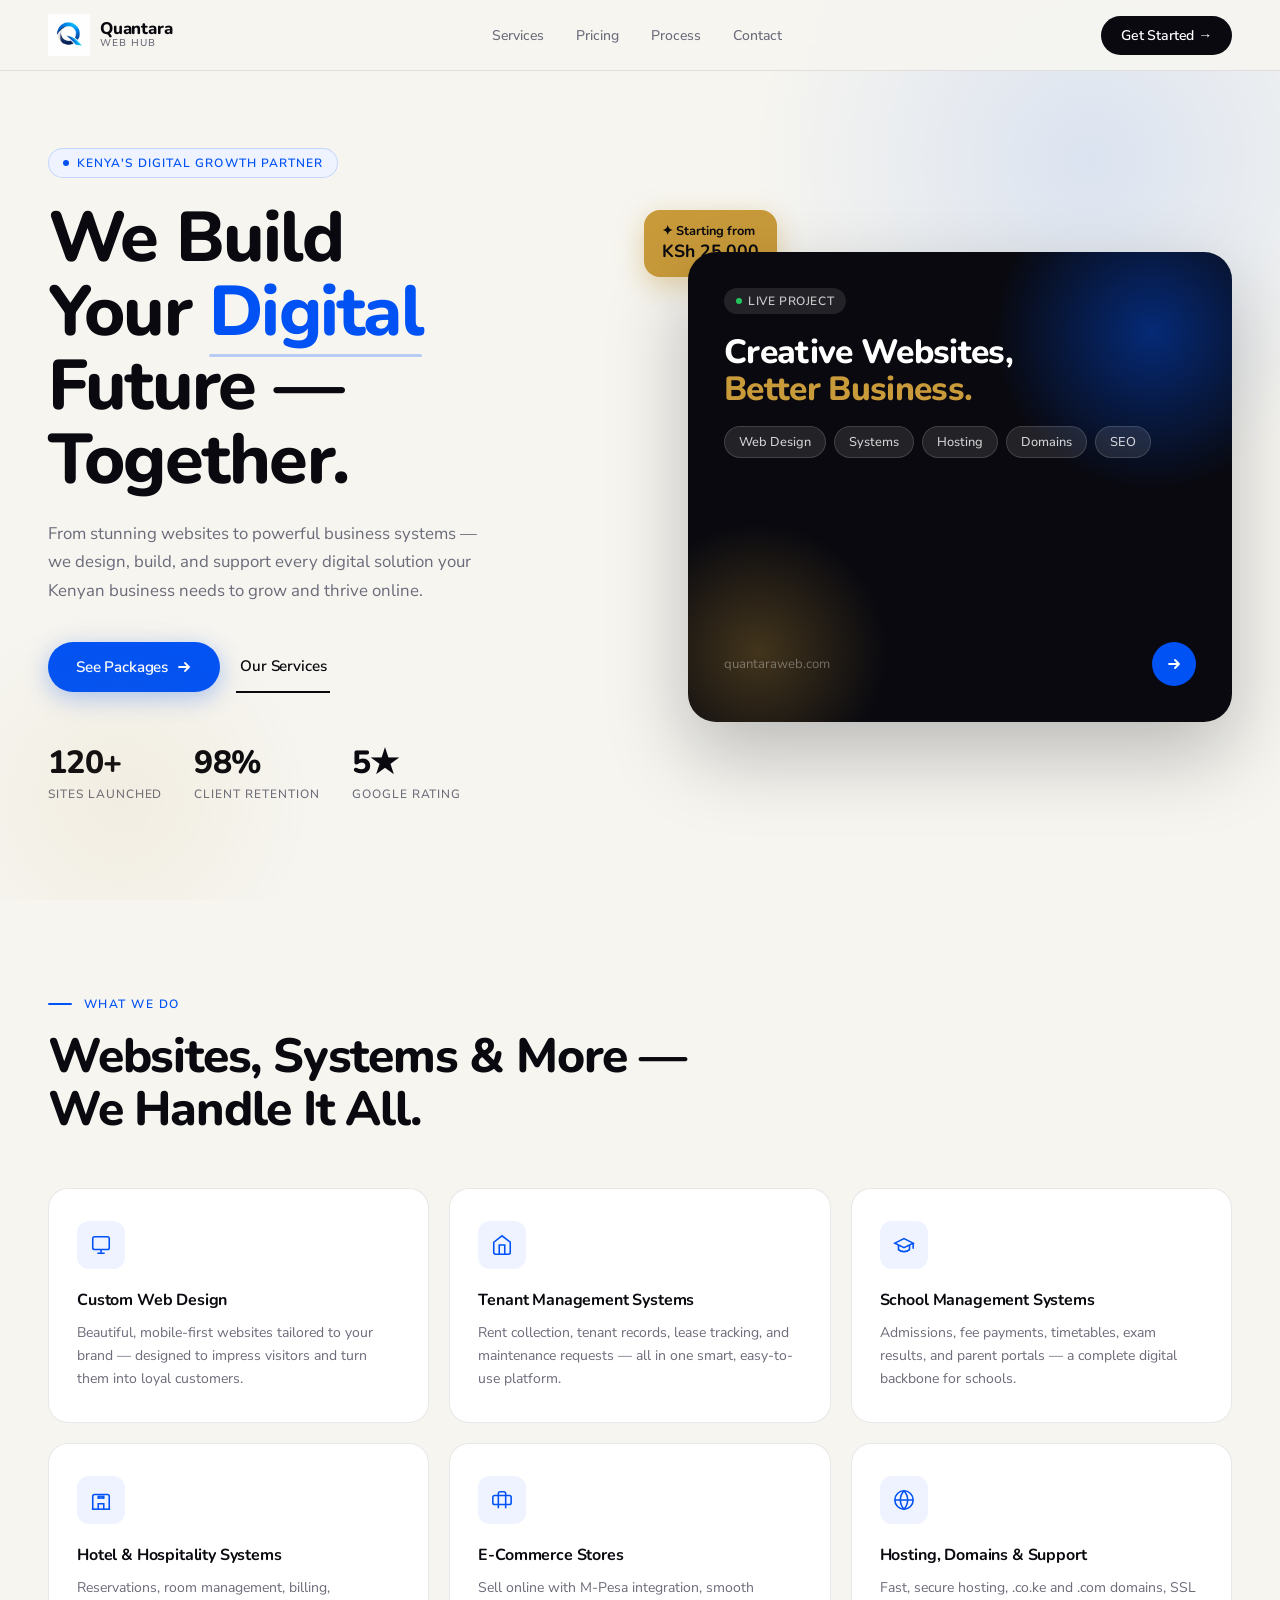
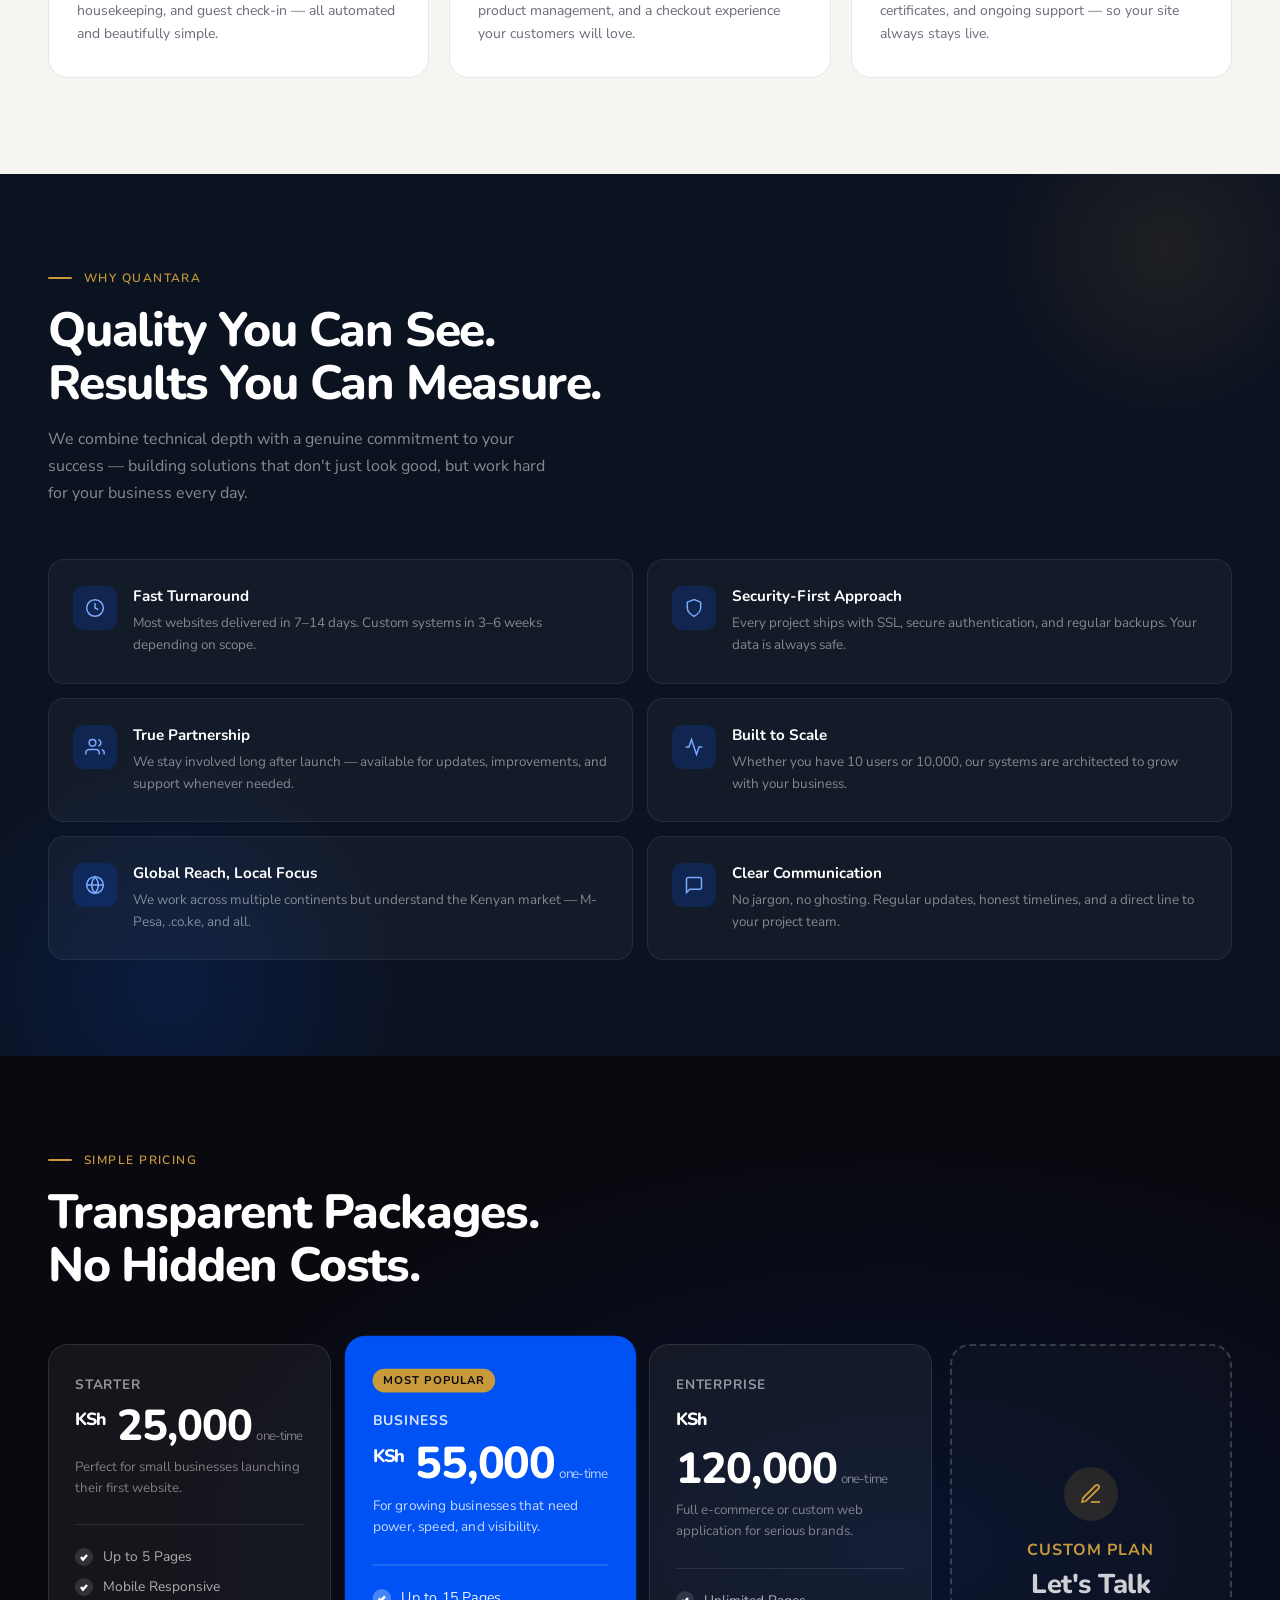
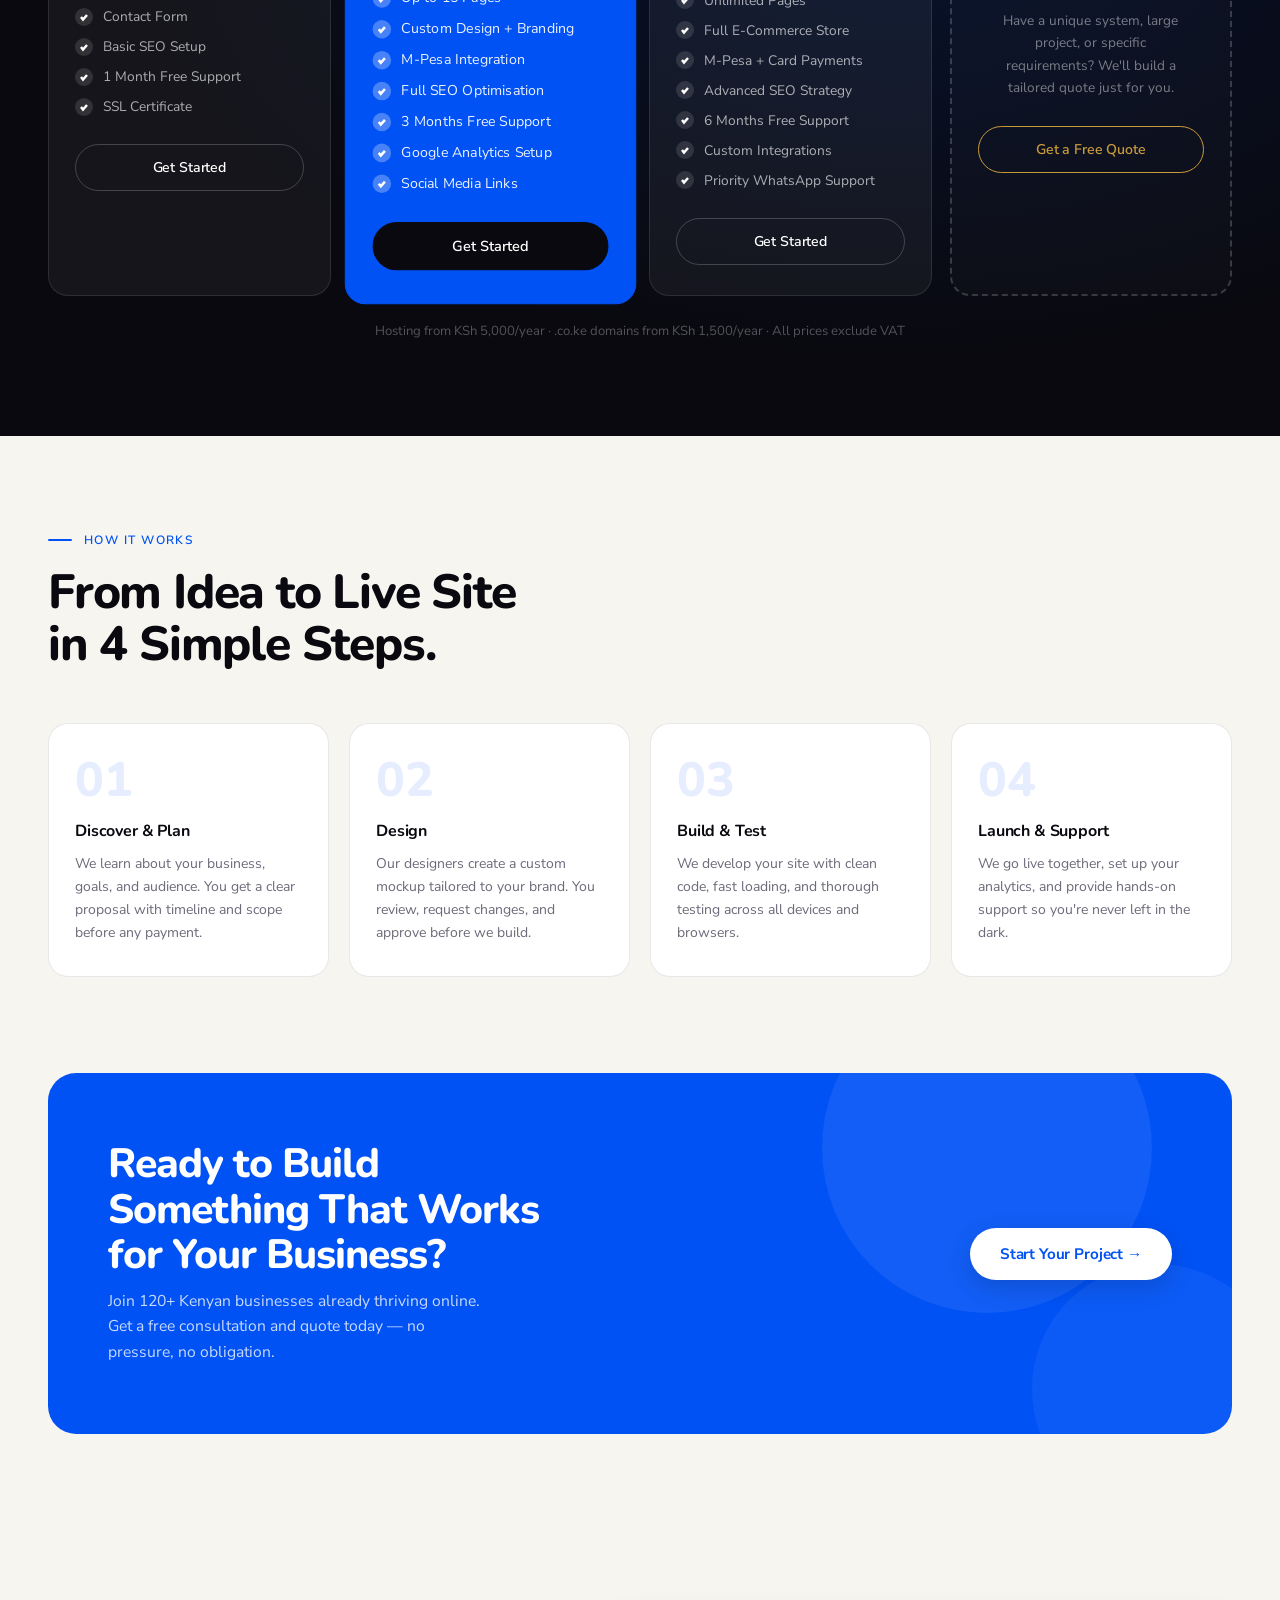
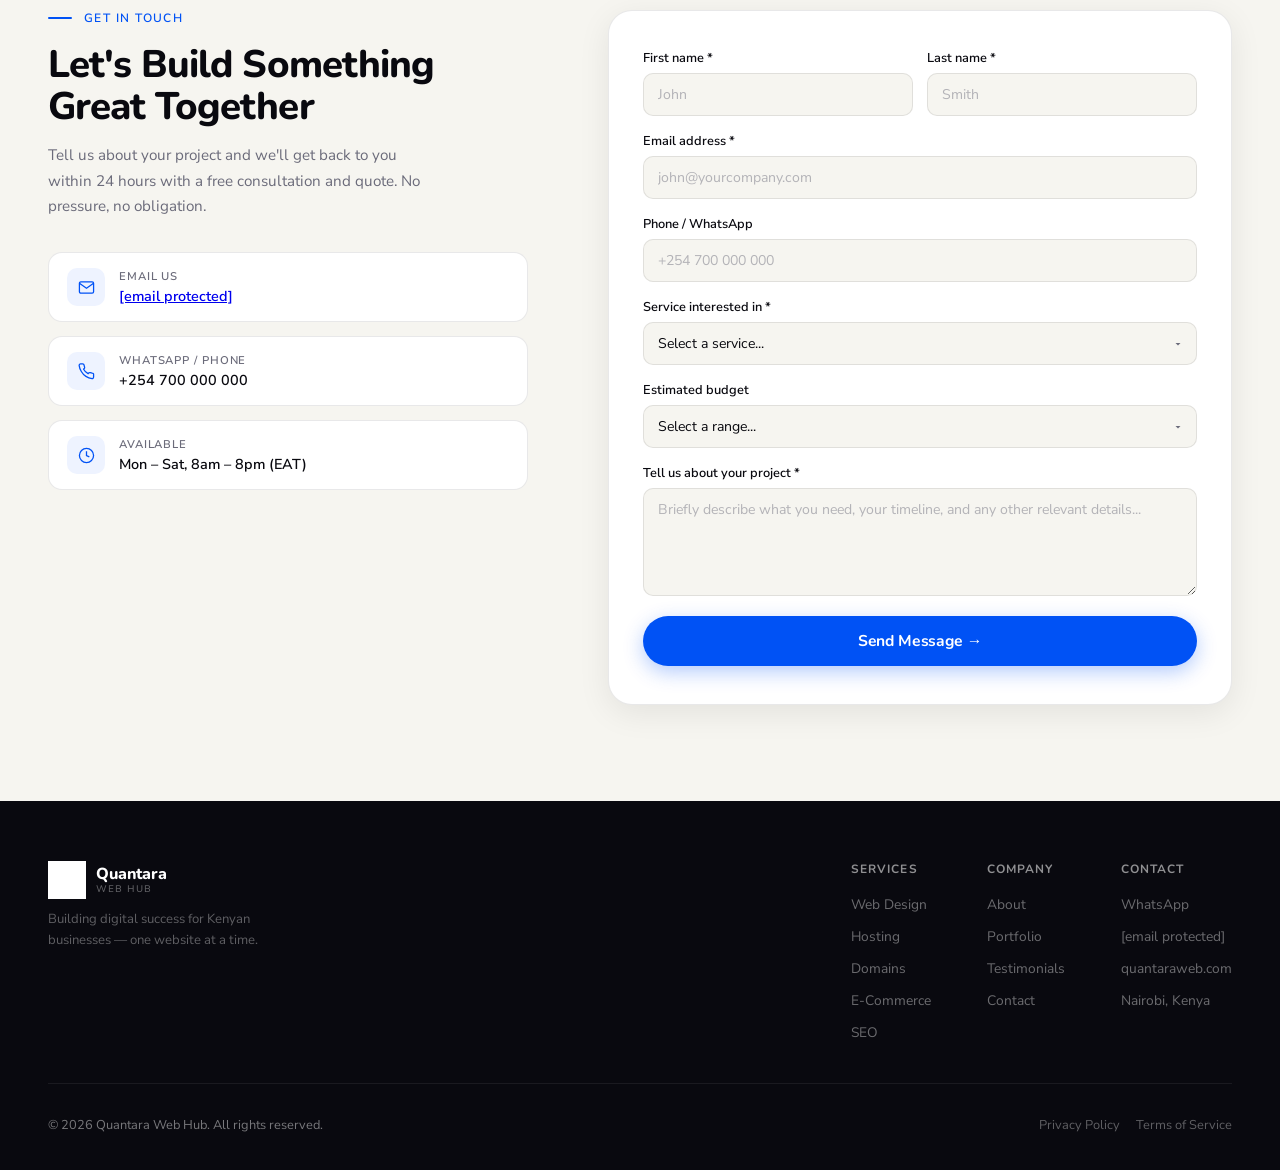
==== index.html @ 7a04f4b0 "Add files via upload" ====
<!DOCTYPE html>
<html lang="en">
<head>
<meta charset="UTF-8">
<meta name="viewport" content="width=device-width, initial-scale=1.0">
<title>Quantara Web Hub — Kenya's Digital Growth Partner</title>
<link rel="preconnect" href="https://fonts.googleapis.com">
<link rel="preconnect" href="https://fonts.gstatic.com" crossorigin>
<link href="https://fonts.googleapis.com/css2?family=Nunito:wght@400;500;600;700;800;900&family=Nunito+Sans:wght@300;400;500;600&display=swap" rel="stylesheet">
<style>
  :root {
    --ink: #09090F;
    --paper: #F6F5F0;
    --electric: #0052F5;
    --electric-dim: #0041C4;
    --electric-light: #EEF3FF;
    --gold: #C89A3A;
    --gold-light: #FDF5E6;
    --muted: #6B6B7A;
    --muted-light: #9898A6;
    --card-bg: #FFFFFF;
    --border: rgba(10,10,15,0.09);
    --border-strong: rgba(10,10,15,0.15);
    --radius: 20px;
    --radius-sm: 12px;
    --shadow-sm: 0 2px 12px rgba(0,0,0,0.06);
    --shadow-md: 0 8px 32px rgba(0,0,0,0.08);
    --shadow-lg: 0 20px 60px rgba(0,0,0,0.1);
  }

  *, *::before, *::after { box-sizing: border-box; margin: 0; padding: 0; }
  html { scroll-behavior: smooth; }
  body {
    font-family: 'Nunito Sans', sans-serif;
    background: var(--paper);
    color: var(--ink);
    overflow-x: hidden;
    -webkit-font-smoothing: antialiased;
  }

  /* ── NAV ── */
  nav {
    position: fixed; top: 0; left: 0; right: 0; z-index: 200;
    display: flex; align-items: center; justify-content: space-between;
    padding: 14px 48px;
    background: rgba(246,245,240,0.92);
    backdrop-filter: blur(18px);
    -webkit-backdrop-filter: blur(18px);
    border-bottom: 1px solid var(--border);
    transition: padding 0.3s ease;
  }

  .logo {
    display: flex; align-items: center; gap: 10px;
    text-decoration: none;
    flex-shrink: 0;
  }
  .logo-img {
    height: 42px; width: auto; object-fit: contain;
    display: block;
  }
  .logo-wordmark {
    display: flex; flex-direction: column; line-height: 1;
  }
  .logo-name {
    font-family: 'Nunito', sans-serif;
    font-size: 1.05rem; font-weight: 800;
    color: var(--ink); letter-spacing: -0.01em;
  }
  .logo-tagline-small {
    font-size: 0.62rem; font-weight: 500;
    color: var(--muted); letter-spacing: 0.1em;
    text-transform: uppercase; margin-top: 1px;
  }

  nav ul { list-style: none; display: flex; gap: 32px; }
  nav ul a {
    text-decoration: none; font-size: 0.875rem; font-weight: 500;
    color: var(--muted); transition: color 0.2s;
    white-space: nowrap;
  }
  nav ul a:hover { color: var(--ink); }

  .nav-right { display: flex; align-items: center; gap: 12px; }

  .nav-cta {
    background: var(--ink); color: #fff;
    padding: 10px 20px; border-radius: 100px;
    font-size: 0.875rem; font-weight: 600;
    text-decoration: none; transition: background 0.2s, transform 0.15s;
    white-space: nowrap; letter-spacing: -0.01em;
  }
  .nav-cta:hover { background: var(--electric); transform: translateY(-1px); }

  /* Hamburger */
  .hamburger {
    display: none; flex-direction: column; gap: 5px; cursor: pointer;
    padding: 4px; background: none; border: none; z-index: 201;
  }
  .hamburger span {
    display: block; width: 24px; height: 2px;
    background: var(--ink); border-radius: 2px;
    transition: all 0.3s ease;
  }
  .hamburger.open span:nth-child(1) { transform: rotate(45deg) translate(5px, 5px); }
  .hamburger.open span:nth-child(2) { opacity: 0; transform: scaleX(0); }
  .hamburger.open span:nth-child(3) { transform: rotate(-45deg) translate(5px, -5px); }

  /* Mobile menu */
  .mobile-menu {
    display: none; position: fixed; top: 0; left: 0; right: 0; bottom: 0;
    background: var(--paper); z-index: 199; padding: 100px 28px 40px;
    flex-direction: column; gap: 8px;
    overflow-y: auto;
  }
  .mobile-menu.open { display: flex; }
  .mobile-menu a {
    text-decoration: none; font-size: 1.3rem; font-weight: 600;
    color: var(--ink); padding: 14px 0; border-bottom: 1px solid var(--border);
    transition: color 0.2s;
  }
  .mobile-menu a:hover { color: var(--electric); }
  .mobile-menu .mobile-cta {
    margin-top: 24px;
    background: var(--electric); color: #fff;
    padding: 16px 24px; border-radius: 14px;
    text-align: center; font-size: 1rem; font-weight: 700;
    border: none;
  }

  /* ── HERO ── */
  .hero {
    min-height: 100vh;
    display: grid;
    grid-template-columns: 1fr 1fr;
    align-items: center;
    padding: 110px 48px 60px;
    gap: 48px;
    position: relative;
    overflow: hidden;
  }
  .hero::before {
    content: '';
    position: absolute; top: -180px; right: -150px;
    width: 680px; height: 680px;
    background: radial-gradient(circle, rgba(0,82,245,0.11) 0%, transparent 70%);
    pointer-events: none;
  }
  .hero::after {
    content: '';
    position: absolute; bottom: -100px; left: -80px;
    width: 400px; height: 400px;
    background: radial-gradient(circle, rgba(200,154,58,0.08) 0%, transparent 70%);
    pointer-events: none;
  }

  .hero-eyebrow {
    display: inline-flex; align-items: center; gap: 8px;
    background: var(--electric-light);
    border: 1px solid rgba(0,82,245,0.18);
    padding: 6px 14px; border-radius: 100px;
    font-size: 0.75rem; font-weight: 600; letter-spacing: 0.09em;
    color: var(--electric); text-transform: uppercase;
    margin-bottom: 24px;
    animation: fadeUp 0.6s ease both;
  }
  .eyebrow-dot { width: 6px; height: 6px; background: var(--electric); border-radius: 50%; animation: pulse 2s infinite; }

  .hero h1 {
    font-family: 'Nunito', sans-serif;
    font-size: clamp(2.8rem, 5.5vw, 5rem);
    font-weight: 800;
    line-height: 1.05;
    letter-spacing: -0.025em;
    color: var(--ink);
    animation: fadeUp 0.6s 0.1s ease both;
  }
  .hero h1 em {
    font-style: normal; color: var(--electric);
    position: relative;
  }
  .hero h1 em::after {
    content: '';
    position: absolute; bottom: 3px; left: 0; right: 0;
    height: 3px; background: var(--electric);
    border-radius: 2px; opacity: 0.25;
  }

  .hero-sub {
    margin-top: 22px;
    font-size: 1.05rem; color: var(--muted);
    line-height: 1.7; max-width: 430px;
    animation: fadeUp 0.6s 0.2s ease both;
    font-weight: 400;
  }

  .hero-actions {
    margin-top: 36px;
    display: flex; align-items: center; gap: 16px; flex-wrap: wrap;
    animation: fadeUp 0.6s 0.3s ease both;
  }

  .btn-primary {
    display: inline-flex; align-items: center; gap: 8px;
    background: var(--electric); color: #fff;
    padding: 15px 28px; border-radius: 100px;
    font-size: 0.95rem; font-weight: 600; letter-spacing: -0.01em;
    text-decoration: none; transition: all 0.2s;
    box-shadow: 0 6px 24px rgba(0,82,245,0.3);
  }
  .btn-primary:hover { background: var(--electric-dim); transform: translateY(-2px); box-shadow: 0 12px 36px rgba(0,82,245,0.38); }
  .btn-primary svg { transition: transform 0.2s; }
  .btn-primary:hover svg { transform: translateX(3px); }

  .btn-ghost {
    display: inline-flex; align-items: center; gap: 8px;
    color: var(--ink); font-size: 0.95rem; font-weight: 600;
    text-decoration: none; padding: 15px 4px;
    border-bottom: 2px solid var(--ink);
    transition: color 0.2s, border-color 0.2s;
    letter-spacing: -0.01em;
  }
  .btn-ghost:hover { color: var(--electric); border-color: var(--electric); }

  .hero-stats {
    margin-top: 48px;
    display: flex; gap: 32px; flex-wrap: wrap;
    animation: fadeUp 0.6s 0.4s ease both;
  }
  .stat-item { }
  .stat-num {
    font-family: 'Nunito', sans-serif;
    font-size: 2rem; font-weight: 800;
    color: var(--ink); letter-spacing: -0.02em;
  }
  .stat-label { font-size: 0.75rem; color: var(--muted); margin-top: 2px; text-transform: uppercase; letter-spacing: 0.08em; font-weight: 500; }

  /* Hero visual panel */
  .hero-visual {
    animation: fadeIn 0.8s 0.2s ease both;
    position: relative;
  }
  .hero-card {
    background: var(--ink);
    border-radius: 28px;
    padding: 36px;
    color: #fff;
    position: relative;
    overflow: hidden;
    min-height: 470px;
    display: flex; flex-direction: column; justify-content: space-between;
    box-shadow: 0 32px 80px rgba(9,9,15,0.25);
  }
  .hero-card::before {
    content: '';
    position: absolute; top: -80px; right: -80px;
    width: 320px; height: 320px;
    background: radial-gradient(circle, rgba(0,82,245,0.45) 0%, transparent 70%);
  }
  .hero-card::after {
    content: '';
    position: absolute; bottom: -60px; left: -60px;
    width: 260px; height: 260px;
    background: radial-gradient(circle, rgba(200,154,58,0.3) 0%, transparent 70%);
  }

  .card-tag {
    display: inline-flex; align-items: center; gap: 6px;
    background: rgba(255,255,255,0.1);
    padding: 5px 12px; border-radius: 100px;
    font-size: 0.75rem; font-weight: 600; letter-spacing: 0.05em;
    color: rgba(255,255,255,0.75); text-transform: uppercase;
    position: relative; z-index: 1;
  }
  .card-live { width: 6px; height: 6px; background: #22C55E; border-radius: 50%; animation: pulse 1.5s infinite; }

  .card-headline {
    font-family: 'Nunito', sans-serif;
    font-size: 2.1rem; font-weight: 800;
    line-height: 1.1; letter-spacing: -0.02em;
    position: relative; z-index: 1;
    margin-top: 20px;
  }
  .card-headline span { color: var(--gold); }

  .service-pills {
    display: flex; flex-wrap: wrap; gap: 8px;
    position: relative; z-index: 1; margin-top: 18px;
  }
  .pill {
    background: rgba(255,255,255,0.1);
    border: 1px solid rgba(255,255,255,0.14);
    padding: 6px 14px; border-radius: 100px;
    font-size: 0.8rem; color: rgba(255,255,255,0.8); font-weight: 500;
  }

  .card-bottom {
    position: relative; z-index: 1;
    display: flex; align-items: center; justify-content: space-between;
  }
  .card-url { font-size: 0.82rem; color: rgba(255,255,255,0.35); font-weight: 400; }
  .card-arrow {
    width: 44px; height: 44px;
    background: var(--electric);
    border-radius: 50%; display: grid; place-items: center;
    cursor: pointer; transition: transform 0.2s;
  }
  .card-arrow:hover { transform: scale(1.1); }

  /* Floating badge */
  .floating-badge {
    position: absolute; top: -18px; left: -20px;
    background: var(--gold); color: var(--ink);
    padding: 13px 18px; border-radius: 16px;
    font-family: 'Nunito', sans-serif;
    font-weight: 700; font-size: 0.8rem; line-height: 1.35;
    box-shadow: 0 8px 28px rgba(200,154,58,0.4);
    animation: float 3s ease-in-out infinite;
  }

  /* ── SECTIONS ── */
  .section { padding: 96px 48px; }
  .section-label {
    display: flex; align-items: center; gap: 12px;
    font-size: 0.75rem; font-weight: 600; letter-spacing: 0.12em;
    text-transform: uppercase; color: var(--electric);
    margin-bottom: 18px;
  }
  .section-label::before {
    content: ''; display: block;
    width: 24px; height: 2px; background: var(--electric); border-radius: 1px;
  }
  .section-title {
    font-family: 'Nunito', sans-serif;
    font-size: clamp(1.9rem, 3.8vw, 3rem);
    font-weight: 800; letter-spacing: -0.025em; color: var(--ink); line-height: 1.1;
  }
  .section-sub {
    margin-top: 16px; font-size: 1rem; color: var(--muted); max-width: 500px; line-height: 1.65;
  }

  /* ── SERVICES ── */
  .services-grid {
    display: grid;
    grid-template-columns: repeat(3, 1fr);
    gap: 20px; margin-top: 52px;
  }
  .service-card {
    background: var(--card-bg);
    border: 1px solid var(--border);
    border-radius: var(--radius);
    padding: 32px 28px;
    transition: transform 0.25s, border-color 0.25s, box-shadow 0.25s;
  }
  .service-card:hover { transform: translateY(-4px); border-color: rgba(0,82,245,0.3); box-shadow: var(--shadow-md); }
  .service-icon {
    width: 48px; height: 48px;
    background: var(--electric-light);
    border-radius: 12px; display: grid; place-items: center;
    margin-bottom: 20px;
  }
  .service-icon svg { width: 22px; height: 22px; stroke: var(--electric); fill: none; stroke-width: 1.7; }
  .service-card h3 { font-family: 'Nunito', sans-serif; font-size: 1rem; font-weight: 700; margin-bottom: 10px; letter-spacing: -0.01em; }
  .service-card p { font-size: 0.875rem; color: var(--muted); line-height: 1.65; }

  /* ── WHY QUANTARA ── */
  .why-section {
    padding: 96px 48px;
    background: #0B1220;
    color: #fff;
    position: relative; overflow: hidden;
  }
  .why-section::before {
    content: ''; position: absolute;
    bottom: -180px; left: -80px;
    width: 500px; height: 500px;
    background: radial-gradient(circle, rgba(0,82,245,0.15) 0%, transparent 70%);
    pointer-events: none;
  }
  .why-section::after {
    content: ''; position: absolute;
    top: -100px; right: -60px;
    width: 350px; height: 350px;
    background: radial-gradient(circle, rgba(200,154,58,0.1) 0%, transparent 70%);
    pointer-events: none;
  }
  .why-section .section-label { color: var(--gold); }
  .why-section .section-label::before { background: var(--gold); }
  .why-section .section-title { color: #fff; max-width: 560px; }
  .why-sub { font-size: 1rem; color: rgba(255,255,255,0.5); line-height: 1.7; max-width: 520px; margin-top: 16px; }
  .why-grid {
    display: grid; grid-template-columns: 1fr 1fr;
    gap: 14px; margin-top: 52px; position: relative; z-index: 1;
  }
  .why-card {
    background: rgba(255,255,255,0.04);
    border: 1px solid rgba(255,255,255,0.07);
    border-radius: 16px; padding: 26px 24px;
    display: flex; gap: 16px; align-items: flex-start;
    transition: background 0.25s, border-color 0.25s, transform 0.25s;
  }
  .why-card:hover { background: rgba(0,82,245,0.1); border-color: rgba(0,82,245,0.3); transform: translateY(-3px); }
  .why-icon {
    width: 44px; height: 44px; flex-shrink: 0;
    background: rgba(0,82,245,0.2); border-radius: 11px; display: grid; place-items: center;
  }
  .why-icon svg { width: 20px; height: 20px; stroke: #7aabff; fill: none; stroke-width: 1.8; }
  .why-card h4 { font-family: 'Nunito', sans-serif; font-size: 0.95rem; font-weight: 700; color: #fff; margin-bottom: 6px; }
  .why-card p { font-size: 0.84rem; color: rgba(255,255,255,0.48); line-height: 1.65; }

  /* ── PRICING ── */
  .pricing-section {
    padding: 96px 48px;
    background: var(--ink);
    position: relative; overflow: hidden;
  }
  .pricing-section::before {
    content: ''; position: absolute; top: 0; left: 0; right: 0; bottom: 0;
    background: radial-gradient(ellipse at 70% 50%, rgba(0,82,245,0.12) 0%, transparent 60%);
    pointer-events: none;
  }
  .pricing-section .section-label { color: var(--gold); }
  .pricing-section .section-label::before { background: var(--gold); }
  .pricing-section .section-title { color: #fff; }

  .pricing-grid {
    display: grid;
    grid-template-columns: repeat(4, 1fr);
    gap: 18px; margin-top: 52px; position: relative; z-index: 1;
  }
  .price-card {
    background: rgba(255,255,255,0.05);
    border: 1px solid rgba(255,255,255,0.1);
    border-radius: 20px; padding: 30px 26px;
    transition: transform 0.25s, border-color 0.25s;
    position: relative;
  }
  .price-card:hover { transform: translateY(-4px); border-color: rgba(0,82,245,0.5); }
  .price-card.featured {
    background: var(--electric);
    border-color: var(--electric);
    transform: scale(1.03);
  }
  .price-card.featured:hover { transform: scale(1.03) translateY(-4px); }
  .price-badge {
    display: inline-block;
    background: var(--gold); color: var(--ink);
    font-size: 0.68rem; font-weight: 700; letter-spacing: 0.08em;
    text-transform: uppercase; padding: 4px 10px; border-radius: 100px;
    margin-bottom: 18px;
  }
  .price-plan {
    font-family: 'Nunito', sans-serif;
    font-size: 0.85rem; font-weight: 700; letter-spacing: 0.06em;
    text-transform: uppercase; margin-bottom: 10px;
    color: rgba(255,255,255,0.55);
  }
  .price-card.featured .price-plan { color: rgba(255,255,255,0.85); }
  .price-amount {
    font-family: 'Nunito', sans-serif;
    font-size: 2.7rem; font-weight: 800;
    letter-spacing: -0.02em; color: #fff; line-height: 1;
  }
  .price-currency { font-size: 1.1rem; vertical-align: super; line-height: 1; }
  .price-period { font-size: 0.82rem; color: rgba(255,255,255,0.45); margin-left: 4px; font-weight: 400; }
  .price-card.featured .price-period { color: rgba(255,255,255,0.7); }
  .price-desc { font-size: 0.83rem; color: rgba(255,255,255,0.45); margin: 10px 0 26px; line-height: 1.55; }
  .price-card.featured .price-desc { color: rgba(255,255,255,0.78); }
  .price-divider { border: none; border-top: 1px solid rgba(255,255,255,0.1); margin-bottom: 22px; }
  .price-card.featured .price-divider { border-color: rgba(255,255,255,0.25); }
  .price-features { list-style: none; display: flex; flex-direction: column; gap: 11px; margin-bottom: 28px; }
  .price-features li { display: flex; align-items: center; gap: 10px; font-size: 0.86rem; color: rgba(255,255,255,0.65); }
  .price-card.featured .price-features li { color: rgba(255,255,255,0.92); }
  .check {
    width: 18px; height: 18px; border-radius: 50%;
    background: rgba(255,255,255,0.12); display: grid; place-items: center; flex-shrink: 0;
  }
  .price-card.featured .check { background: rgba(255,255,255,0.28); }
  .check svg { width: 10px; height: 10px; stroke: #fff; fill: none; stroke-width: 2.5; }
  .price-btn {
    display: block; text-align: center;
    padding: 13px 22px; border-radius: 100px;
    font-size: 0.88rem; font-weight: 600; letter-spacing: -0.01em;
    text-decoration: none; transition: all 0.2s;
    border: 1.5px solid rgba(255,255,255,0.2); color: #fff;
  }
  .price-btn:hover { background: rgba(255,255,255,0.1); }
  .price-card.featured .price-btn { background: var(--ink); border-color: var(--ink); color: #fff; }
  .price-card.featured .price-btn:hover { background: rgba(9,9,15,0.8); }

  /* Custom card */
  .price-card.custom {
    border: 2px dashed rgba(255,255,255,0.18);
    display: flex; flex-direction: column; justify-content: center; align-items: center;
    text-align: center; min-height: 300px;
    background: rgba(255,255,255,0.02);
  }
  .price-card.custom:hover { border-color: var(--gold); background: rgba(200,154,58,0.06); }
  .custom-icon {
    width: 54px; height: 54px; background: rgba(200,154,58,0.15);
    border-radius: 50%; display: grid; place-items: center; margin: 0 auto 18px;
  }
  .custom-icon svg { width: 24px; height: 24px; stroke: var(--gold); fill: none; stroke-width: 1.8; }
  .price-card.custom .price-plan { color: var(--gold); font-size: 1rem; margin-bottom: 10px; }
  .price-card.custom .price-amount { font-size: 1.7rem; color: rgba(255,255,255,0.8); }
  .price-card.custom p { font-size: 0.85rem; color: rgba(255,255,255,0.45); margin: 12px 0 26px; line-height: 1.65; max-width: 190px; }
  .price-card.custom .price-btn { border-color: var(--gold); color: var(--gold); width: 100%; }
  .price-card.custom .price-btn:hover { background: var(--gold); color: var(--ink); }

  .pricing-note {
    text-align: center; margin-top: 26px; font-size: 0.82rem;
    color: rgba(255,255,255,0.3); position: relative; z-index: 1;
  }

  /* ── PROCESS ── */
  .process-section { padding: 96px 48px; }
  .process-steps {
    display: grid; grid-template-columns: repeat(4, 1fr);
    gap: 20px; margin-top: 52px;
  }
  .step {
    padding: 32px 26px;
    border: 1px solid var(--border);
    border-radius: var(--radius);
    position: relative; background: var(--card-bg);
    transition: transform 0.2s, box-shadow 0.2s;
  }
  .step:hover { transform: translateY(-4px); box-shadow: var(--shadow-md); }
  .step-num {
    font-family: 'Nunito', sans-serif;
    font-size: 3rem; font-weight: 800;
    color: rgba(0,82,245,0.1); line-height: 1; margin-bottom: 16px;
    letter-spacing: -0.01em;
  }
  .step h3 { font-family: 'Nunito', sans-serif; font-size: 1rem; font-weight: 700; letter-spacing: -0.01em; margin-bottom: 10px; }
  .step p { font-size: 0.875rem; color: var(--muted); line-height: 1.65; }

  /* ── CTA BAND ── */
  .cta-band {
    margin: 0 48px 80px;
    background: var(--electric);
    border-radius: 28px; padding: 68px 60px;
    display: flex; align-items: center; justify-content: space-between; gap: 40px;
    position: relative; overflow: hidden;
  }
  .cta-band::before {
    content: ''; position: absolute;
    top: -90px; right: 80px;
    width: 330px; height: 330px;
    background: rgba(255,255,255,0.07); border-radius: 50%;
  }
  .cta-band::after {
    content: ''; position: absolute;
    bottom: -80px; right: -50px;
    width: 250px; height: 250px;
    background: rgba(255,255,255,0.05); border-radius: 50%;
  }
  .cta-left { position: relative; z-index: 1; }
  .cta-band h2 {
    font-family: 'Nunito', sans-serif;
    font-size: clamp(1.9rem, 3.2vw, 2.6rem);
    font-weight: 800; letter-spacing: -0.025em;
    color: #fff; line-height: 1.1; max-width: 460px;
  }
  .cta-band p { font-size: 0.98rem; color: rgba(255,255,255,0.78); margin-top: 12px; max-width: 380px; line-height: 1.65; }
  .cta-right { position: relative; z-index: 1; flex-shrink: 0; }
  .btn-white {
    display: inline-flex; align-items: center; gap: 8px;
    background: #fff; color: var(--electric);
    padding: 16px 30px; border-radius: 100px;
    font-size: 0.95rem; font-weight: 700; letter-spacing: -0.01em;
    text-decoration: none; white-space: nowrap;
    transition: all 0.2s; box-shadow: 0 8px 24px rgba(0,0,0,0.15);
  }
  .btn-white:hover { transform: translateY(-2px); box-shadow: 0 14px 36px rgba(0,0,0,0.22); }

  /* ── CONTACT ── */
  .contact-section {
    padding: 96px 48px;
    background: var(--paper);
    display: grid; grid-template-columns: 1fr 1.3fr;
    gap: 80px; align-items: start;
  }
  .contact-left .section-title { font-size: clamp(1.8rem, 3vw, 2.5rem); }
  .contact-left p { font-size: 0.95rem; color: var(--muted); line-height: 1.7; margin-top: 14px; max-width: 380px; }
  .contact-info { display: flex; flex-direction: column; gap: 14px; margin-top: 32px; }
  .contact-item {
    display: flex; align-items: center; gap: 14px;
    padding: 15px 18px;
    background: var(--card-bg); border: 1px solid var(--border);
    border-radius: 14px; transition: border-color 0.2s, transform 0.2s;
  }
  .contact-item:hover { border-color: rgba(0,82,245,0.25); transform: translateX(4px); }
  .contact-item-icon {
    width: 38px; height: 38px; flex-shrink: 0;
    background: var(--electric-light); border-radius: 10px; display: grid; place-items: center;
  }
  .contact-item-icon svg { width: 17px; height: 17px; stroke: var(--electric); fill: none; stroke-width: 1.8; }
  .contact-item-label { font-size: 0.7rem; font-weight: 600; letter-spacing: 0.08em; text-transform: uppercase; color: var(--muted); }
  .contact-item-value { font-size: 0.9rem; font-weight: 600; color: var(--ink); margin-top: 2px; }

  .contact-form {
    background: var(--card-bg);
    border: 1px solid var(--border);
    border-radius: 24px; padding: 38px 34px;
    box-shadow: var(--shadow-md);
  }
  .form-row { display: grid; grid-template-columns: 1fr 1fr; gap: 14px; }
  .form-group { display: flex; flex-direction: column; gap: 6px; margin-bottom: 16px; }
  .form-group label { font-size: 0.8rem; font-weight: 600; color: var(--ink); }
  .form-group input,
  .form-group select,
  .form-group textarea {
    padding: 11px 14px;
    border: 1.5px solid var(--border);
    border-radius: 10px;
    font-family: 'Nunito Sans', sans-serif;
    font-size: 0.88rem; color: var(--ink);
    background: var(--paper); outline: none;
    transition: border-color 0.2s, box-shadow 0.2s;
    -webkit-appearance: none; appearance: none;
  }
  .form-group input::placeholder, .form-group textarea::placeholder { color: rgba(107,107,122,0.48); }
  .form-group input:focus, .form-group select:focus, .form-group textarea:focus {
    border-color: var(--electric);
    box-shadow: 0 0 0 3px rgba(0,82,245,0.1);
    background: #fff;
  }
  .form-group select { cursor: pointer; background-image: url("data:image/svg+xml,%3Csvg xmlns='http://www.w3.org/2000/svg' width='12' height='12' viewBox='0 0 24 24'%3E%3Cpath fill='%236B6B7A' d='M7 10l5 5 5-5z'/%3E%3C/svg%3E"); background-repeat: no-repeat; background-position: right 12px center; padding-right: 34px; }
  .form-group textarea { resize: vertical; min-height: 108px; }
  .form-submit {
    width: 100%; padding: 14px 22px;
    background: var(--electric); color: #fff; border: none; border-radius: 100px;
    font-family: 'Nunito', sans-serif;
    font-size: 0.98rem; font-weight: 700; letter-spacing: -0.01em;
    cursor: pointer; transition: all 0.2s;
    box-shadow: 0 6px 20px rgba(0,82,245,0.3); margin-top: 4px;
  }
  .form-submit:hover { background: var(--electric-dim); transform: translateY(-2px); box-shadow: 0 10px 28px rgba(0,82,245,0.4); }

  /* ── FOOTER ── */
  footer { background: var(--ink); color: rgba(255,255,255,0.45); padding: 60px 48px 36px; }
  .footer-top {
    display: flex; justify-content: space-between; align-items: flex-start;
    padding-bottom: 40px; border-bottom: 1px solid rgba(255,255,255,0.07);
    margin-bottom: 32px;
  }
  .footer-logo { color: #fff; }
  .footer-brand { display: flex; align-items: center; gap: 10px; text-decoration: none; }
  .footer-brand-text { display: flex; flex-direction: column; line-height: 1; }
  .footer-brand-name { font-family: 'Nunito', sans-serif; font-size: 1rem; font-weight: 800; color: #fff; letter-spacing: -0.01em; }
  .footer-brand-sub { font-size: 0.6rem; font-weight: 500; color: rgba(255,255,255,0.35); letter-spacing: 0.1em; text-transform: uppercase; margin-top: 2px; }
  .footer-tagline { font-size: 0.82rem; color: rgba(255,255,255,0.35); margin-top: 10px; max-width: 220px; line-height: 1.55; }
  .footer-links { display: flex; gap: 56px; }
  .footer-col h4 {
    font-family: 'Nunito', sans-serif; font-size: 0.75rem; font-weight: 700;
    letter-spacing: 0.09em; text-transform: uppercase;
    color: rgba(255,255,255,0.55); margin-bottom: 16px;
  }
  .footer-col ul { list-style: none; display: flex; flex-direction: column; gap: 10px; }
  .footer-col a { text-decoration: none; font-size: 0.86rem; color: rgba(255,255,255,0.4); transition: color 0.2s; }
  .footer-col a:hover { color: #fff; }
  .footer-bottom {
    display: flex; justify-content: space-between; align-items: center;
    font-size: 0.8rem;
  }
  .footer-bottom a { color: rgba(255,255,255,0.35); text-decoration: none; }

  /* ── ANIMATIONS ── */
  @keyframes fadeUp {
    from { opacity: 0; transform: translateY(22px); }
    to   { opacity: 1; transform: translateY(0); }
  }
  @keyframes fadeIn {
    from { opacity: 0; } to { opacity: 1; }
  }
  @keyframes float {
    0%, 100% { transform: translateY(0); }
    50%       { transform: translateY(-8px); }
  }
  @keyframes pulse {
    0%, 100% { opacity: 1; }
    50%       { opacity: 0.4; }
  }

  /* ══════════════════════════════════════
     RESPONSIVE BREAKPOINTS
  ══════════════════════════════════════ */

  /* Tablet (≤ 1024px) */
  @media (max-width: 1024px) {
    nav { padding: 14px 28px; }
    .hero { padding: 100px 28px 56px; gap: 32px; }
    .hero h1 { font-size: clamp(2.4rem, 5vw, 3.8rem); }
    .services-grid { grid-template-columns: repeat(2, 1fr); }
    .pricing-grid { grid-template-columns: repeat(2, 1fr); }
    .price-card.featured { transform: none; }
    .process-steps { grid-template-columns: 1fr 1fr; }
    .section { padding: 72px 28px; }
    .why-section { padding: 72px 28px; }
    .pricing-section { padding: 72px 28px; }
    .process-section { padding: 72px 28px; }
    .contact-section { padding: 72px 28px; gap: 48px; }
    .cta-band { margin: 0 28px 60px; padding: 52px 40px; }
    footer { padding: 52px 28px 32px; }
  }

  /* Mobile (≤ 768px) */
  @media (max-width: 768px) {
    nav { padding: 12px 20px; }
    nav ul { display: none; }
    .nav-cta { display: none; }
    .hamburger { display: flex; }

    .hero {
      grid-template-columns: 1fr;
      padding: 90px 20px 52px;
      min-height: auto;
      gap: 0;
    }
    .hero::before, .hero::after { display: none; }
    .hero-visual { display: none; }
    .hero h1 { font-size: clamp(2.2rem, 8vw, 3.2rem); }
    .hero-sub { max-width: 100%; font-size: 0.97rem; }
    .hero-actions { gap: 12px; }
    .btn-primary { padding: 13px 22px; font-size: 0.9rem; }
    .hero-stats { gap: 24px; }
    .stat-num { font-size: 1.7rem; }

    .section { padding: 60px 20px; }
    .services-grid { grid-template-columns: 1fr; gap: 14px; }

    .why-section { padding: 60px 20px; }
    .why-grid { grid-template-columns: 1fr; gap: 12px; }

    .pricing-section { padding: 60px 20px; }
    .pricing-grid { grid-template-columns: 1fr; gap: 14px; }
    .price-card.custom { min-height: 180px; }

    .process-section { padding: 60px 20px; }
    .process-steps { grid-template-columns: 1fr; gap: 14px; }

    .cta-band {
      margin: 0 20px 56px;
      padding: 40px 28px;
      flex-direction: column; align-items: flex-start;
    }
    .cta-band h2 { font-size: clamp(1.7rem, 6vw, 2.2rem); }
    .btn-white { width: 100%; justify-content: center; }

    .contact-section { padding: 60px 20px; grid-template-columns: 1fr; gap: 40px; }
    .form-row { grid-template-columns: 1fr; }

    footer { padding: 48px 20px 28px; }
    .footer-top { flex-direction: column; gap: 36px; }
    .footer-links { flex-direction: column; gap: 28px; }
    .footer-bottom { flex-direction: column; gap: 10px; text-align: center; }
  }

  /* Small phones (≤ 390px) */
  @media (max-width: 390px) {
    .hero h1 { font-size: 2rem; }
    .hero-eyebrow { font-size: 0.68rem; }
    .hero-actions { flex-direction: column; align-items: flex-start; }
    .btn-primary { width: 100%; justify-content: center; }
    .btn-ghost { align-self: flex-start; }
    .hero-stats { flex-wrap: wrap; gap: 16px; }
    .section-title { font-size: 1.75rem; }
  }
</style>
</head>
<body>

<!-- NAV -->
<nav>
  <a href="#" class="logo">
    <img src="[data-uri]" alt="Quantara Web Hub" class="logo-img">
    <div class="logo-wordmark">
      <span class="logo-name">Quantara</span>
      <span class="logo-tagline-small">Web Hub</span>
    </div>
  </a>
  <ul>
    <li><a href="#services">Services</a></li>
    <li><a href="#pricing">Pricing</a></li>
    <li><a href="#process">Process</a></li>
    <li><a href="#contact">Contact</a></li>
  </ul>
  <div class="nav-right">
    <a href="#contact" class="nav-cta">Get Started →</a>
    <button class="hamburger" id="hamburger" aria-label="Menu">
      <span></span><span></span><span></span>
    </button>
  </div>
</nav>

<!-- Mobile Menu -->
<div class="mobile-menu" id="mobileMenu">
  <a href="#services" onclick="closeMobile()">Services</a>
  <a href="#pricing" onclick="closeMobile()">Pricing</a>
  <a href="#process" onclick="closeMobile()">Process</a>
  <a href="#contact" onclick="closeMobile()">Contact</a>
  <a href="#contact" class="mobile-cta" onclick="closeMobile()">Get Started →</a>
</div>

<!-- HERO -->
<section class="hero">
  <div class="hero-left">
    <div class="hero-eyebrow">
      <span class="eyebrow-dot"></span>
      Kenya's Digital Growth Partner
    </div>
    <h1>
      We Build<br>
      Your <em>Digital</em><br>
      Future — Together.
    </h1>
    <p class="hero-sub">From stunning websites to powerful business systems — we design, build, and support every digital solution your Kenyan business needs to grow and thrive online.</p>
    <div class="hero-actions">
      <a href="#pricing" class="btn-primary">
        See Packages
        <svg width="16" height="16" viewBox="0 0 16 16" fill="none" stroke="white" stroke-width="1.8" stroke-linecap="round">
          <path d="M3 8h10M9 4l4 4-4 4"/>
        </svg>
      </a>
      <a href="#services" class="btn-ghost">Our Services</a>
    </div>
    <div class="hero-stats">
      <div class="stat-item">
        <div class="stat-num">120+</div>
        <div class="stat-label">Sites Launched</div>
      </div>
      <div class="stat-item">
        <div class="stat-num">98%</div>
        <div class="stat-label">Client Retention</div>
      </div>
      <div class="stat-item">
        <div class="stat-num">5★</div>
        <div class="stat-label">Google Rating</div>
      </div>
    </div>
  </div>

  <div class="hero-visual">
    <div style="position: relative; padding: 24px 0 0 24px;">
      <div class="floating-badge">
        ✦ Starting from<br>
        <span style="font-size: 1.1rem;">KSh 25,000</span>
      </div>
      <div class="hero-card">
        <div>
          <div class="card-tag">
            <span class="card-live"></span>
            Live Project
          </div>
          <div class="card-headline">
            Creative Websites,<br>
            <span>Better Business.</span>
          </div>
          <div class="service-pills">
            <span class="pill">Web Design</span>
            <span class="pill">Systems</span>
            <span class="pill">Hosting</span>
            <span class="pill">Domains</span>
            <span class="pill">SEO</span>
          </div>
        </div>
        <div class="card-bottom">
          <span class="card-url">quantaraweb.com</span>
          <div class="card-arrow">
            <svg width="18" height="18" viewBox="0 0 18 18" fill="none" stroke="white" stroke-width="1.8" stroke-linecap="round" stroke-linejoin="round">
              <path d="M4 9h10M10 5l4 4-4 4"/>
            </svg>
          </div>
        </div>
      </div>
    </div>
  </div>
</section>

<!-- SERVICES -->
<section class="section" id="services">
  <div class="section-label">What We Do</div>
  <h2 class="section-title">Websites, Systems &amp; More —<br>We Handle It All.</h2>
  <div class="services-grid">
    <div class="service-card">
      <div class="service-icon">
        <svg viewBox="0 0 24 24"><rect x="3" y="3" width="18" height="14" rx="2"/><path d="M8 21h8M12 17v4"/></svg>
      </div>
      <h3>Custom Web Design</h3>
      <p>Beautiful, mobile-first websites tailored to your brand — designed to impress visitors and turn them into loyal customers.</p>
    </div>
    <div class="service-card">
      <div class="service-icon">
        <svg viewBox="0 0 24 24"><path d="M3 9l9-7 9 7v11a2 2 0 0 1-2 2H5a2 2 0 0 1-2-2z"/><polyline points="9 22 9 12 15 12 15 22"/></svg>
      </div>
      <h3>Tenant Management Systems</h3>
      <p>Rent collection, tenant records, lease tracking, and maintenance requests — all in one smart, easy-to-use platform.</p>
    </div>
    <div class="service-card">
      <div class="service-icon">
        <svg viewBox="0 0 24 24"><path d="M22 10v6M2 10l10-5 10 5-10 5z"/><path d="M6 12v5c3 3 9 3 12 0v-5"/></svg>
      </div>
      <h3>School Management Systems</h3>
      <p>Admissions, fee payments, timetables, exam results, and parent portals — a complete digital backbone for schools.</p>
    </div>
    <div class="service-card">
      <div class="service-icon">
        <svg viewBox="0 0 24 24"><path d="M3 22V8a2 2 0 0 1 2-2h14a2 2 0 0 1 2 2v14"/><path d="M2 22h20"/><path d="M9 22v-6h6v6"/><rect x="9" y="8" width="2" height="2"/><rect x="13" y="8" width="2" height="2"/></svg>
      </div>
      <h3>Hotel &amp; Hospitality Systems</h3>
      <p>Reservations, room management, billing, housekeeping, and guest check-in — all automated and beautifully simple.</p>
    </div>
    <div class="service-card">
      <div class="service-icon">
        <svg viewBox="0 0 24 24"><path d="M20 7H4a2 2 0 0 0-2 2v6a2 2 0 0 0 2 2h16a2 2 0 0 0 2-2V9a2 2 0 0 0-2-2z"/><path d="M16 21V5a2 2 0 0 0-2-2h-4a2 2 0 0 0-2 2v16"/></svg>
      </div>
      <h3>E-Commerce Stores</h3>
      <p>Sell online with M-Pesa integration, smooth product management, and a checkout experience your customers will love.</p>
    </div>
    <div class="service-card">
      <div class="service-icon">
        <svg viewBox="0 0 24 24"><path d="M12 2a10 10 0 1 0 0 20 10 10 0 0 0 0-20z"/><path d="M2 12h20M12 2a15.3 15.3 0 0 1 4 10 15.3 15.3 0 0 1-4 10 15.3 15.3 0 0 1-4-10 15.3 15.3 0 0 1 4-10z"/></svg>
      </div>
      <h3>Hosting, Domains &amp; Support</h3>
      <p>Fast, secure hosting, .co.ke and .com domains, SSL certificates, and ongoing support — so your site always stays live.</p>
    </div>
  </div>
</section>

<!-- WHY QUANTARA -->
<section class="why-section">
  <div class="section-label">Why Quantara</div>
  <h2 class="section-title">Quality You Can See.<br>Results You Can Measure.</h2>
  <p class="why-sub">We combine technical depth with a genuine commitment to your success — building solutions that don't just look good, but work hard for your business every day.</p>
  <div class="why-grid">
    <div class="why-card">
      <div class="why-icon"><svg viewBox="0 0 24 24"><circle cx="12" cy="12" r="10"/><polyline points="12 6 12 12 16 14"/></svg></div>
      <div><h4>Fast Turnaround</h4><p>Most websites delivered in 7–14 days. Custom systems in 3–6 weeks depending on scope.</p></div>
    </div>
    <div class="why-card">
      <div class="why-icon"><svg viewBox="0 0 24 24"><path d="M12 22s8-4 8-10V5l-8-3-8 3v7c0 6 8 10 8 10z"/></svg></div>
      <div><h4>Security-First Approach</h4><p>Every project ships with SSL, secure authentication, and regular backups. Your data is always safe.</p></div>
    </div>
    <div class="why-card">
      <div class="why-icon"><svg viewBox="0 0 24 24"><path d="M17 21v-2a4 4 0 0 0-4-4H5a4 4 0 0 0-4 4v2"/><circle cx="9" cy="7" r="4"/><path d="M23 21v-2a4 4 0 0 0-3-3.87M16 3.13a4 4 0 0 1 0 7.75"/></svg></div>
      <div><h4>True Partnership</h4><p>We stay involved long after launch — available for updates, improvements, and support whenever needed.</p></div>
    </div>
    <div class="why-card">
      <div class="why-icon"><svg viewBox="0 0 24 24"><polyline points="22 12 18 12 15 21 9 3 6 12 2 12"/></svg></div>
      <div><h4>Built to Scale</h4><p>Whether you have 10 users or 10,000, our systems are architected to grow with your business.</p></div>
    </div>
    <div class="why-card">
      <div class="why-icon"><svg viewBox="0 0 24 24"><circle cx="12" cy="12" r="10"/><path d="M2 12h20M12 2a15.3 15.3 0 0 1 4 10 15.3 15.3 0 0 1-4 10 15.3 15.3 0 0 1-4-10 15.3 15.3 0 0 1 4-10z"/></svg></div>
      <div><h4>Global Reach, Local Focus</h4><p>We work across multiple continents but understand the Kenyan market — M-Pesa, .co.ke, and all.</p></div>
    </div>
    <div class="why-card">
      <div class="why-icon"><svg viewBox="0 0 24 24"><path d="M21 15a2 2 0 0 1-2 2H7l-4 4V5a2 2 0 0 1 2-2h14a2 2 0 0 1 2 2z"/></svg></div>
      <div><h4>Clear Communication</h4><p>No jargon, no ghosting. Regular updates, honest timelines, and a direct line to your project team.</p></div>
    </div>
  </div>
</section>

<!-- PRICING -->
<section class="pricing-section" id="pricing">
  <div class="section-label">Simple Pricing</div>
  <h2 class="section-title">Transparent Packages.<br>No Hidden Costs.</h2>
  <div class="pricing-grid">
    <div class="price-card">
      <div class="price-plan">Starter</div>
      <div class="price-amount"><span class="price-currency">KSh</span> 25,000<span class="price-period">one-time</span></div>
      <p class="price-desc">Perfect for small businesses launching their first website.</p>
      <hr class="price-divider">
      <ul class="price-features">
        <li><span class="check"><svg viewBox="0 0 10 10"><polyline points="2,5 4,7.5 8,3"/></svg></span> Up to 5 Pages</li>
        <li><span class="check"><svg viewBox="0 0 10 10"><polyline points="2,5 4,7.5 8,3"/></svg></span> Mobile Responsive</li>
        <li><span class="check"><svg viewBox="0 0 10 10"><polyline points="2,5 4,7.5 8,3"/></svg></span> Contact Form</li>
        <li><span class="check"><svg viewBox="0 0 10 10"><polyline points="2,5 4,7.5 8,3"/></svg></span> Basic SEO Setup</li>
        <li><span class="check"><svg viewBox="0 0 10 10"><polyline points="2,5 4,7.5 8,3"/></svg></span> 1 Month Free Support</li>
        <li><span class="check"><svg viewBox="0 0 10 10"><polyline points="2,5 4,7.5 8,3"/></svg></span> SSL Certificate</li>
      </ul>
      <a href="#contact" class="price-btn">Get Started</a>
    </div>
    <div class="price-card featured">
      <div class="price-badge">Most Popular</div>
      <div class="price-plan">Business</div>
      <div class="price-amount"><span class="price-currency">KSh</span> 55,000<span class="price-period">one-time</span></div>
      <p class="price-desc">For growing businesses that need power, speed, and visibility.</p>
      <hr class="price-divider">
      <ul class="price-features">
        <li><span class="check"><svg viewBox="0 0 10 10"><polyline points="2,5 4,7.5 8,3"/></svg></span> Up to 15 Pages</li>
        <li><span class="check"><svg viewBox="0 0 10 10"><polyline points="2,5 4,7.5 8,3"/></svg></span> Custom Design + Branding</li>
        <li><span class="check"><svg viewBox="0 0 10 10"><polyline points="2,5 4,7.5 8,3"/></svg></span> M-Pesa Integration</li>
        <li><span class="check"><svg viewBox="0 0 10 10"><polyline points="2,5 4,7.5 8,3"/></svg></span> Full SEO Optimisation</li>
        <li><span class="check"><svg viewBox="0 0 10 10"><polyline points="2,5 4,7.5 8,3"/></svg></span> 3 Months Free Support</li>
        <li><span class="check"><svg viewBox="0 0 10 10"><polyline points="2,5 4,7.5 8,3"/></svg></span> Google Analytics Setup</li>
        <li><span class="check"><svg viewBox="0 0 10 10"><polyline points="2,5 4,7.5 8,3"/></svg></span> Social Media Links</li>
      </ul>
      <a href="#contact" class="price-btn">Get Started</a>
    </div>
    <div class="price-card">
      <div class="price-plan">Enterprise</div>
      <div class="price-amount"><span class="price-currency">KSh</span> 120,000<span class="price-period">one-time</span></div>
      <p class="price-desc">Full e-commerce or custom web application for serious brands.</p>
      <hr class="price-divider">
      <ul class="price-features">
        <li><span class="check"><svg viewBox="0 0 10 10"><polyline points="2,5 4,7.5 8,3"/></svg></span> Unlimited Pages</li>
        <li><span class="check"><svg viewBox="0 0 10 10"><polyline points="2,5 4,7.5 8,3"/></svg></span> Full E-Commerce Store</li>
        <li><span class="check"><svg viewBox="0 0 10 10"><polyline points="2,5 4,7.5 8,3"/></svg></span> M-Pesa + Card Payments</li>
        <li><span class="check"><svg viewBox="0 0 10 10"><polyline points="2,5 4,7.5 8,3"/></svg></span> Advanced SEO Strategy</li>
        <li><span class="check"><svg viewBox="0 0 10 10"><polyline points="2,5 4,7.5 8,3"/></svg></span> 6 Months Free Support</li>
        <li><span class="check"><svg viewBox="0 0 10 10"><polyline points="2,5 4,7.5 8,3"/></svg></span> Custom Integrations</li>
        <li><span class="check"><svg viewBox="0 0 10 10"><polyline points="2,5 4,7.5 8,3"/></svg></span> Priority WhatsApp Support</li>
      </ul>
      <a href="#contact" class="price-btn">Get Started</a>
    </div>
    <div class="price-card custom">
      <div class="custom-icon">
        <svg viewBox="0 0 24 24"><path d="M12 20h9"/><path d="M16.5 3.5a2.121 2.121 0 0 1 3 3L7 19l-4 1 1-4L16.5 3.5z"/></svg>
      </div>
      <div class="price-plan">Custom Plan</div>
      <div class="price-amount">Let's Talk</div>
      <p>Have a unique system, large project, or specific requirements? We'll build a tailored quote just for you.</p>
      <a href="#contact" class="price-btn">Get a Free Quote</a>
    </div>
  </div>
  <p class="pricing-note">Hosting from KSh 5,000/year · .co.ke domains from KSh 1,500/year · All prices exclude VAT</p>
</section>

<!-- PROCESS -->
<section class="process-section" id="process">
  <div class="section-label">How It Works</div>
  <h2 class="section-title">From Idea to Live Site<br>in 4 Simple Steps.</h2>
  <div class="process-steps">
    <div class="step">
      <div class="step-num">01</div>
      <h3>Discover &amp; Plan</h3>
      <p>We learn about your business, goals, and audience. You get a clear proposal with timeline and scope before any payment.</p>
    </div>
    <div class="step">
      <div class="step-num">02</div>
      <h3>Design</h3>
      <p>Our designers create a custom mockup tailored to your brand. You review, request changes, and approve before we build.</p>
    </div>
    <div class="step">
      <div class="step-num">03</div>
      <h3>Build &amp; Test</h3>
      <p>We develop your site with clean code, fast loading, and thorough testing across all devices and browsers.</p>
    </div>
    <div class="step">
      <div class="step-num">04</div>
      <h3>Launch &amp; Support</h3>
      <p>We go live together, set up your analytics, and provide hands-on support so you're never left in the dark.</p>
    </div>
  </div>
</section>

<!-- CTA BAND -->
<div class="cta-band">
  <div class="cta-left">
    <h2>Ready to Build Something That Works for Your Business?</h2>
    <p>Join 120+ Kenyan businesses already thriving online. Get a free consultation and quote today — no pressure, no obligation.</p>
  </div>
  <div class="cta-right">
    <a href="#contact" class="btn-white">
      Start Your Project →
    </a>
  </div>
</div>

<!-- CONTACT -->
<section class="contact-section" id="contact">
  <div class="contact-left">
    <div class="section-label">Get In Touch</div>
    <h2 class="section-title">Let's Build Something Great Together</h2>
    <p>Tell us about your project and we'll get back to you within 24 hours with a free consultation and quote. No pressure, no obligation.</p>
    <div class="contact-info">
      <div class="contact-item">
        <div class="contact-item-icon"><svg viewBox="0 0 24 24"><path d="M4 4h16c1.1 0 2 .9 2 2v12c0 1.1-.9 2-2 2H4c-1.1 0-2-.9-2-2V6c0-1.1.9-2 2-2z"/><polyline points="22,6 12,13 2,6"/></svg></div>
        <div>
          <div class="contact-item-label">Email Us</div>
          <div class="contact-item-value"><a href="/cdn-cgi/l/email-protection" class="__cf_email__" data-cfemail="3159545d5d5e714044505f455043504654531f525e5c">[email&#160;protected]</a></div>
        </div>
      </div>
      <div class="contact-item">
        <div class="contact-item-icon"><svg viewBox="0 0 24 24"><path d="M22 16.92v3a2 2 0 0 1-2.18 2 19.79 19.79 0 0 1-8.63-3.07A19.5 19.5 0 0 1 4.69 12 19.79 19.79 0 0 1 1.61 3.4 2 2 0 0 1 3.6 1.22h3a2 2 0 0 1 2 1.72c.127.96.361 1.903.7 2.81a2 2 0 0 1-.45 2.11L7.91 8.77a16 16 0 0 0 6.29 6.29l.95-.95a2 2 0 0 1 2.11-.45c.907.339 1.85.573 2.81.7A2 2 0 0 1 22 16.92z"/></svg></div>
        <div>
          <div class="contact-item-label">WhatsApp / Phone</div>
          <div class="contact-item-value">+254 700 000 000</div>
        </div>
      </div>
      <div class="contact-item">
        <div class="contact-item-icon"><svg viewBox="0 0 24 24"><circle cx="12" cy="12" r="10"/><polyline points="12 6 12 12 16 14"/></svg></div>
        <div>
          <div class="contact-item-label">Available</div>
          <div class="contact-item-value">Mon – Sat, 8am – 8pm (EAT)</div>
        </div>
      </div>
    </div>
  </div>

  <div class="contact-form">
    <div class="form-row">
      <div class="form-group">
        <label>First name *</label>
        <input type="text" placeholder="John">
      </div>
      <div class="form-group">
        <label>Last name *</label>
        <input type="text" placeholder="Smith">
      </div>
    </div>
    <div class="form-group">
      <label>Email address *</label>
      <input type="email" placeholder="john@yourcompany.com">
    </div>
    <div class="form-group">
      <label>Phone / WhatsApp</label>
      <input type="tel" placeholder="+254 700 000 000">
    </div>
    <div class="form-group">
      <label>Service interested in *</label>
      <select>
        <option value="" disabled selected>Select a service...</option>
        <option>Custom Web Design</option>
        <option>Tenant Management System</option>
        <option>School Management System</option>
        <option>Hotel &amp; Hospitality System</option>
        <option>E-Commerce Store</option>
        <option>Hosting &amp; Domains</option>
        <option>SEO &amp; Visibility</option>
        <option>Custom / Other</option>
      </select>
    </div>
    <div class="form-group">
      <label>Estimated budget</label>
      <select>
        <option value="" disabled selected>Select a range...</option>
        <option>Under KSh 25,000</option>
        <option>KSh 25,000 – 55,000</option>
        <option>KSh 55,000 – 120,000</option>
        <option>KSh 120,000+</option>
        <option>Not sure yet</option>
      </select>
    </div>
    <div class="form-group">
      <label>Tell us about your project *</label>
      <textarea placeholder="Briefly describe what you need, your timeline, and any other relevant details..."></textarea>
    </div>
    <button class="form-submit">Send Message →</button>
  </div>
</section>

<!-- FOOTER -->
<footer>
  <div class="footer-top">
    <div class="footer-logo">
      <a href="#" class="footer-brand">
        <img src="[data-uri]" alt="Quantara Web Hub" style="height:38px;width:auto;object-fit:contain;filter:brightness(0) invert(1);">
        <div class="footer-brand-text">
          <span class="footer-brand-name">Quantara</span>
          <span class="footer-brand-sub">Web Hub</span>
        </div>
      </a>
      <p class="footer-tagline">Building digital success for Kenyan businesses — one website at a time.</p>
    </div>
    <div class="footer-links">
      <div class="footer-col">
        <h4>Services</h4>
        <ul>
          <li><a href="#">Web Design</a></li>
          <li><a href="#">Hosting</a></li>
          <li><a href="#">Domains</a></li>
          <li><a href="#">E-Commerce</a></li>
          <li><a href="#">SEO</a></li>
        </ul>
      </div>
      <div class="footer-col">
        <h4>Company</h4>
        <ul>
          <li><a href="#">About</a></li>
          <li><a href="#">Portfolio</a></li>
          <li><a href="#">Testimonials</a></li>
          <li><a href="#">Contact</a></li>
        </ul>
      </div>
      <div class="footer-col">
        <h4>Contact</h4>
        <ul>
          <li><a href="https://wa.me/254700000000">WhatsApp</a></li>
          <li><a href="/cdn-cgi/l/email-protection#90f8f5fcfcffd0e1e5f1fee4f1e2f1e7f5f2bef3fffd"><span class="__cf_email__" data-cfemail="a1c9c4cdcdcee1d0d4c0cfd5c0d3c0d6c4c38fc2cecc">[email&#160;protected]</span></a></li>
          <li><a href="#">quantaraweb.com</a></li>
          <li><a href="#">Nairobi, Kenya</a></li>
        </ul>
      </div>
    </div>
  </div>
  <div class="footer-bottom">
    <span>© 2026 Quantara Web Hub. All rights reserved.</span>
    <div style="display:flex;gap:16px;">
      <a href="#">Privacy Policy</a>
      <a href="#">Terms of Service</a>
    </div>
  </div>
</footer>

<script data-cfasync="false" src="/cdn-cgi/scripts/5c5dd728/cloudflare-static/email-decode.min.js"></script><script>
  // Hamburger menu toggle
  const hamburger = document.getElementById('hamburger');
  const mobileMenu = document.getElementById('mobileMenu');

  hamburger.addEventListener('click', () => {
    hamburger.classList.toggle('open');
    mobileMenu.classList.toggle('open');
    document.body.style.overflow = mobileMenu.
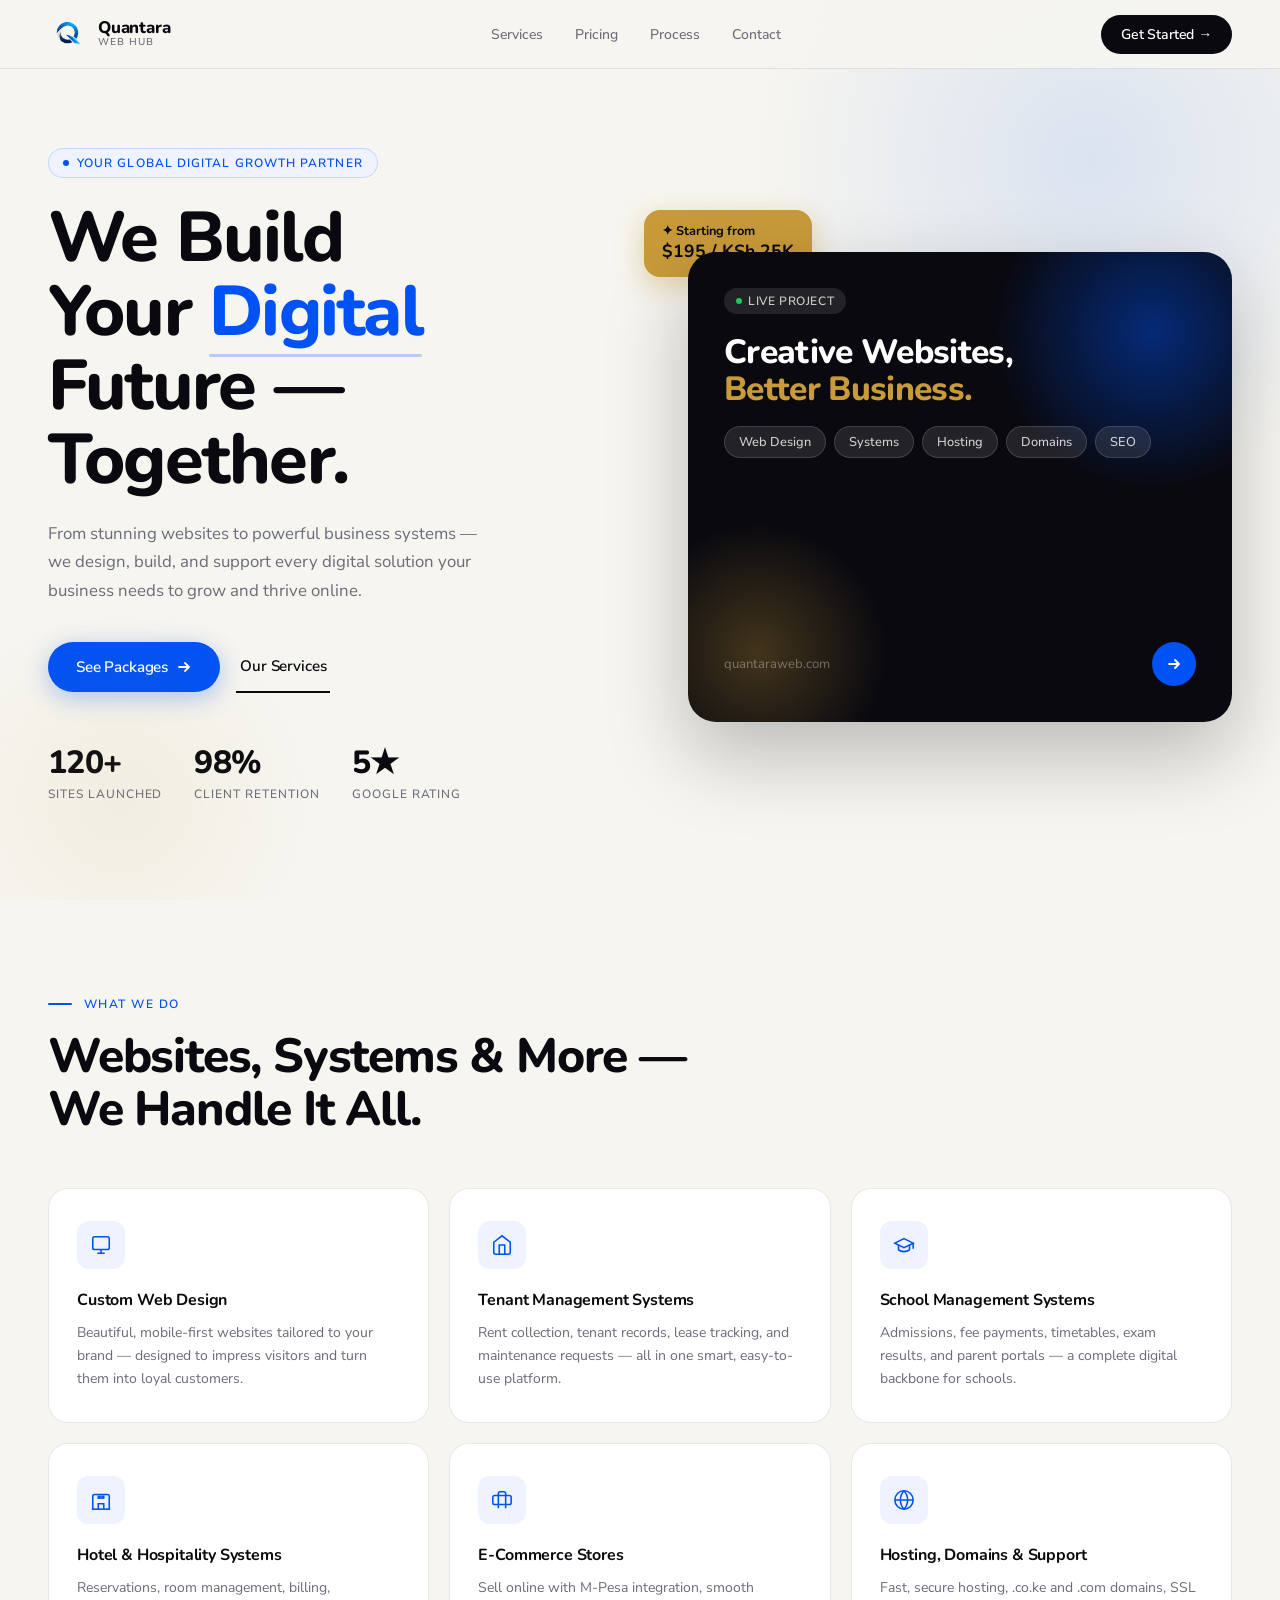
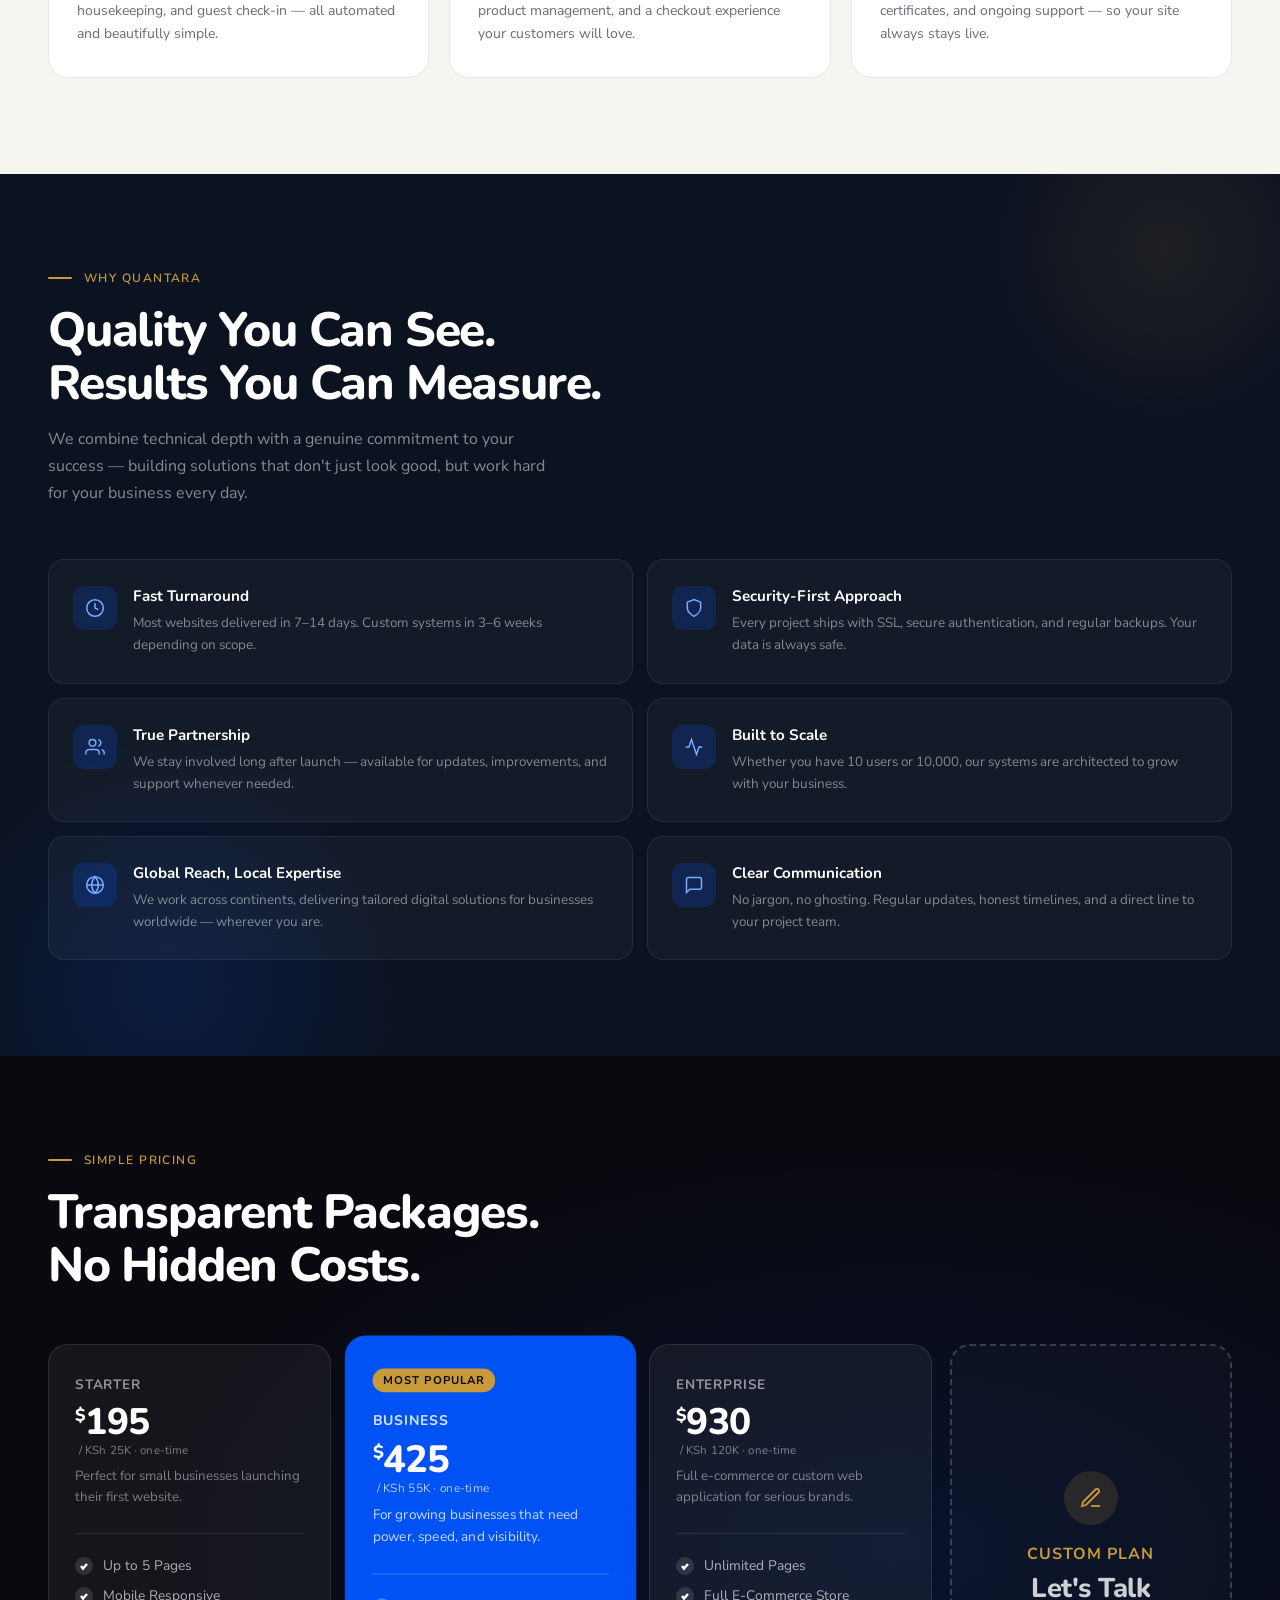
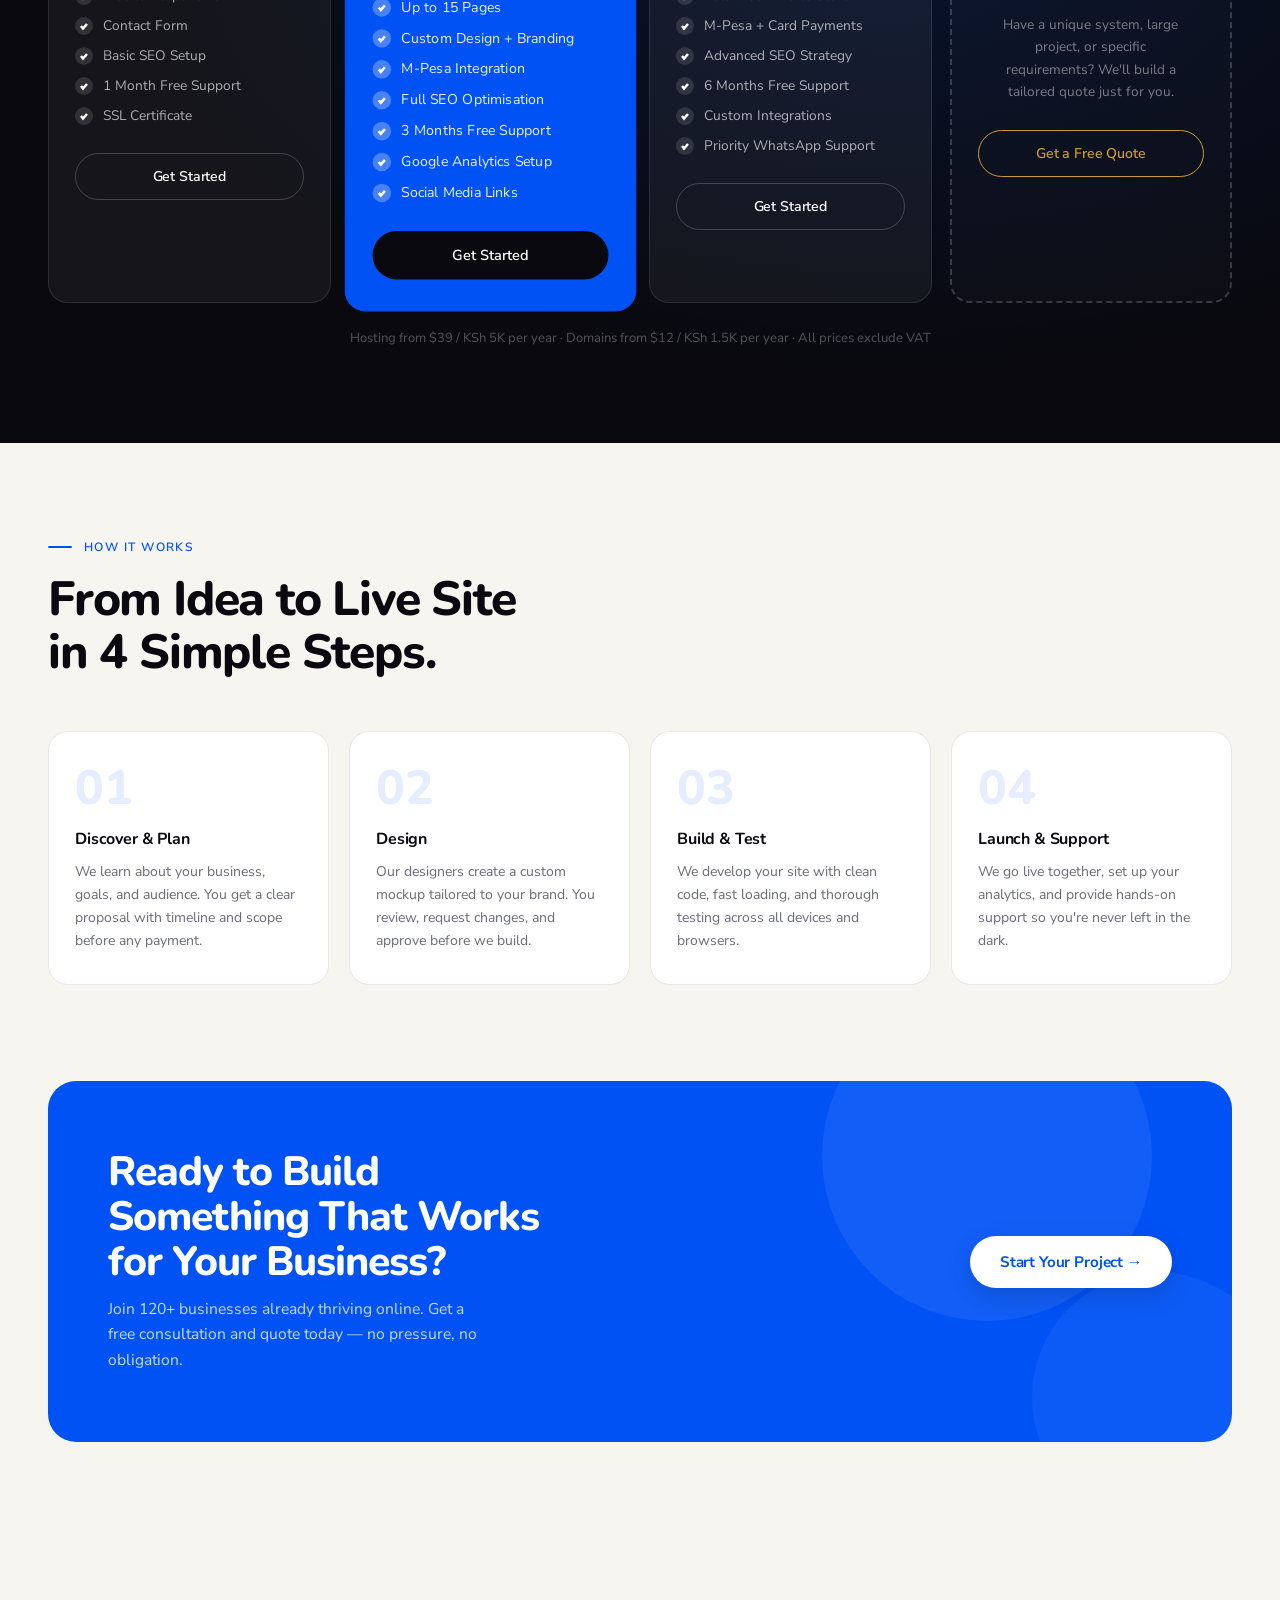
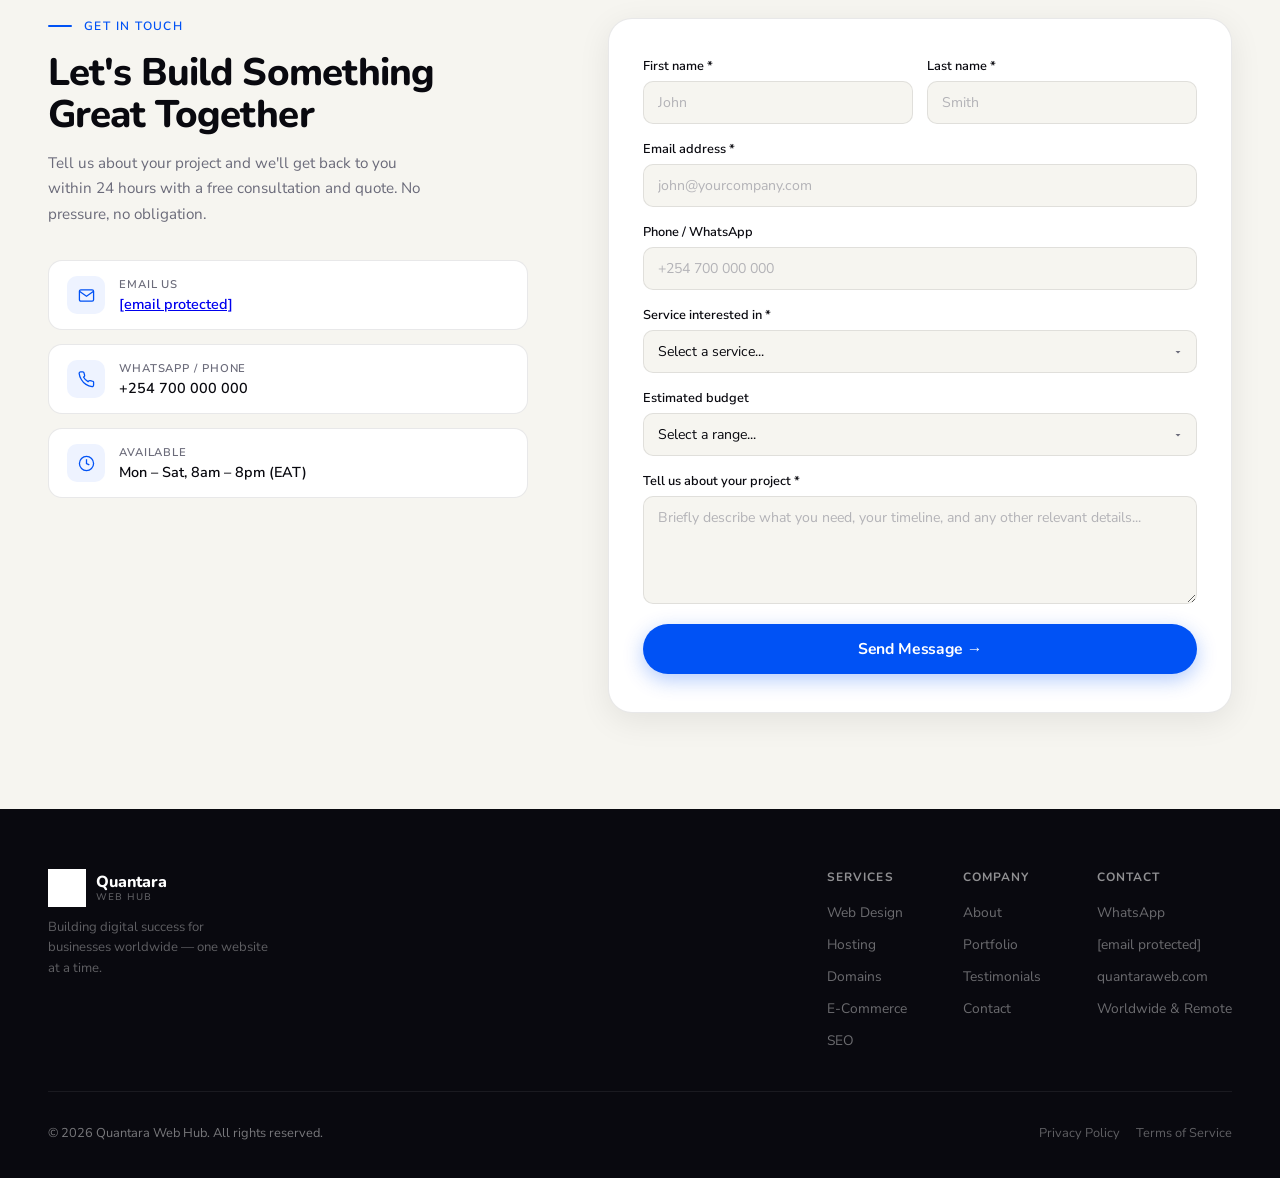
==== commit 2669f5c3: "Add files via upload" ====
--- a/index.html
+++ b/index.html
@@ -3,7 +3,7 @@
 <head>
 <meta charset="UTF-8">
 <meta name="viewport" content="width=device-width, initial-scale=1.0">
-<title>Quantara Web Hub — Kenya's Digital Growth Partner</title>
+<title>Quantara Web Hub — Your Global Digital Growth Partner</title>
 <link rel="preconnect" href="https://fonts.googleapis.com">
 <link rel="preconnect" href="https://fonts.gstatic.com" crossorigin>
 <link href="https://fonts.googleapis.com/css2?family=Nunito:wght@400;500;600;700;800;900&family=Nunito+Sans:wght@300;400;500;600&display=swap" rel="stylesheet">
@@ -56,8 +56,17 @@
     flex-shrink: 0;
   }
   .logo-img {
-    height: 42px; width: auto; object-fit: contain;
+    height: 40px; width: 40px; object-fit: contain;
     display: block;
+    border-radius: 10px;
+    mix-blend-mode: multiply;
+    filter: contrast(1.05) saturate(0.95);
+    background: transparent;
+    transition: transform 0.2s ease, filter 0.2s ease;
+  }
+  .logo:hover .logo-img {
+    transform: scale(1.05);
+    filter: contrast(1.1) saturate(1.1);
   }
   .logo-wordmark {
     display: flex; flex-direction: column; line-height: 1;
@@ -458,12 +467,12 @@
   .price-card.featured .price-plan { color: rgba(255,255,255,0.85); }
   .price-amount {
     font-family: 'Nunito', sans-serif;
-    font-size: 2.7rem; font-weight: 800;
+    font-size: 2.3rem; font-weight: 800;
     letter-spacing: -0.02em; color: #fff; line-height: 1;
   }
   .price-currency { font-size: 1.1rem; vertical-align: super; line-height: 1; }
-  .price-period { font-size: 0.82rem; color: rgba(255,255,255,0.45); margin-left: 4px; font-weight: 400; }
-  .price-card.featured .price-period { color: rgba(255,255,255,0.7); }
+  .price-period { font-size: 0.72rem; color: rgba(255,255,255,0.45); margin-left: 4px; font-weight: 400; display: block; margin-top: 4px; letter-spacing: 0.01em; }
+  .price-card.featured .price-period { color: rgba(255,255,255,0.7); display: block; }
   .price-desc { font-size: 0.83rem; color: rgba(255,255,255,0.45); margin: 10px 0 26px; line-height: 1.55; }
   .price-card.featured .price-desc { color: rgba(255,255,255,0.78); }
   .price-divider { border: none; border-top: 1px solid rgba(255,255,255,0.1); margin-bottom: 22px; }
@@ -808,14 +817,14 @@
   <div class="hero-left">
     <div class="hero-eyebrow">
       <span class="eyebrow-dot"></span>
-      Kenya's Digital Growth Partner
+      Your Global Digital Growth Partner
     </div>
     <h1>
       We Build<br>
       Your <em>Digital</em><br>
       Future — Together.
     </h1>
-    <p class="hero-sub">From stunning websites to powerful business systems — we design, build, and support every digital solution your Kenyan business needs to grow and thrive online.</p>
+    <p class="hero-sub">From stunning websites to powerful business systems — we design, build, and support every digital solution your business needs to grow and thrive online.</p>
     <div class="hero-actions">
       <a href="#pricing" class="btn-primary">
         See Packages
@@ -845,7 +854,7 @@
     <div style="position: relative; padding: 24px 0 0 24px;">
       <div class="floating-badge">
         ✦ Starting from<br>
-        <span style="font-size: 1.1rem;">KSh 25,000</span>
+        <span style="font-size: 1.1rem;">$195 / KSh 25K</span>
       </div>
       <div class="hero-card">
         <div>
@@ -952,7 +961,7 @@
     </div>
     <div class="why-card">
       <div class="why-icon"><svg viewBox="0 0 24 24"><circle cx="12" cy="12" r="10"/><path d="M2 12h20M12 2a15.3 15.3 0 0 1 4 10 15.3 15.3 0 0 1-4 10 15.3 15.3 0 0 1-4-10 15.3 15.3 0 0 1 4-10z"/></svg></div>
-      <div><h4>Global Reach, Local Focus</h4><p>We work across multiple continents but understand the Kenyan market — M-Pesa, .co.ke, and all.</p></div>
+      <div><h4>Global Reach, Local Expertise</h4><p>We work across continents, delivering tailored digital solutions for businesses worldwide — wherever you are.</p></div>
     </div>
     <div class="why-card">
       <div class="why-icon"><svg viewBox="0 0 24 24"><path d="M21 15a2 2 0 0 1-2 2H7l-4 4V5a2 2 0 0 1 2-2h14a2 2 0 0 1 2 2z"/></svg></div>
@@ -968,7 +977,7 @@
   <div class="pricing-grid">
     <div class="price-card">
       <div class="price-plan">Starter</div>
-      <div class="price-amount"><span class="price-currency">KSh</span> 25,000<span class="price-period">one-time</span></div>
+      <div class="price-amount"><span class="price-currency">$</span>195<span class="price-period"> / KSh 25K · one-time</span></div>
       <p class="price-desc">Perfect for small businesses launching their first website.</p>
       <hr class="price-divider">
       <ul class="price-features">
@@ -984,7 +993,7 @@
     <div class="price-card featured">
       <div class="price-badge">Most Popular</div>
       <div class="price-plan">Business</div>
-      <div class="price-amount"><span class="price-currency">KSh</span> 55,000<span class="price-period">one-time</span></div>
+      <div class="price-amount"><span class="price-currency">$</span>425<span class="price-period"> / KSh 55K · one-time</span></div>
       <p class="price-desc">For growing businesses that need power, speed, and visibility.</p>
       <hr class="price-divider">
       <ul class="price-features">
@@ -1000,7 +1009,7 @@
     </div>
     <div class="price-card">
       <div class="price-plan">Enterprise</div>
-      <div class="price-amount"><span class="price-currency">KSh</span> 120,000<span class="price-period">one-time</span></div>
+      <div class="price-amount"><span class="price-currency">$</span>930<span class="price-period"> / KSh 120K · one-time</span></div>
       <p class="price-desc">Full e-commerce or custom web application for serious brands.</p>
       <hr class="price-divider">
       <ul class="price-features">
@@ -1024,7 +1033,7 @@
       <a href="#contact" class="price-btn">Get a Free Quote</a>
     </div>
   </div>
-  <p class="pricing-note">Hosting from KSh 5,000/year · .co.ke domains from KSh 1,500/year · All prices exclude VAT</p>
+  <p class="pricing-note">Hosting from $39 / KSh 5K per year · Domains from $12 / KSh 1.5K per year · All prices exclude VAT</p>
 </section>
 
 <!-- PROCESS -->
@@ -1059,7 +1068,7 @@
 <div class="cta-band">
   <div class="cta-left">
     <h2>Ready to Build Something That Works for Your Business?</h2>
-    <p>Join 120+ Kenyan businesses already thriving online. Get a free consultation and quote today — no pressure, no obligation.</p>
+    <p>Join 120+ businesses already thriving online. Get a free consultation and quote today — no pressure, no obligation.</p>
   </div>
   <div class="cta-right">
     <a href="#contact" class="btn-white">
@@ -1136,10 +1145,10 @@
       <label>Estimated budget</label>
       <select>
         <option value="" disabled selected>Select a range...</option>
-        <option>Under KSh 25,000</option>
-        <option>KSh 25,000 – 55,000</option>
-        <option>KSh 55,000 – 120,000</option>
-        <option>KSh 120,000+</option>
+        <option>Under $200 / KSh 25K</option>
+        <option>$200 – $430 / KSh 25K – 55K</option>
+        <option>$430 – $930 / KSh 55K – 120K</option>
+        <option>$930+ / KSh 120K+</option>
         <option>Not sure yet</option>
       </select>
     </div>
@@ -1162,7 +1171,7 @@
           <span class="footer-brand-sub">Web Hub</span>
         </div>
       </a>
-      <p class="footer-tagline">Building digital success for Kenyan businesses — one website at a time.</p>
+      <p class="footer-tagline">Building digital success for businesses worldwide — one website at a time.</p>
     </div>
     <div class="footer-links">
       <div class="footer-col">
@@ -1190,7 +1199,7 @@
           <li><a href="https://wa.me/254700000000">WhatsApp</a></li>
           <li><a href="/cdn-cgi/l/email-protection#90f8f5fcfcffd0e1e5f1fee4f1e2f1e7f5f2bef3fffd"><span class="__cf_email__" data-cfemail="a1c9c4cdcdcee1d0d4c0cfd5c0d3c0d6c4c38fc2cecc">[email&#160;protected]</span></a></li>
           <li><a href="#">quantaraweb.com</a></li>
-          <li><a href="#">Nairobi, Kenya</a></li>
+          <li><a href="#">Worldwide &amp; Remote</a></li>
         </ul>
       </div>
     </div>
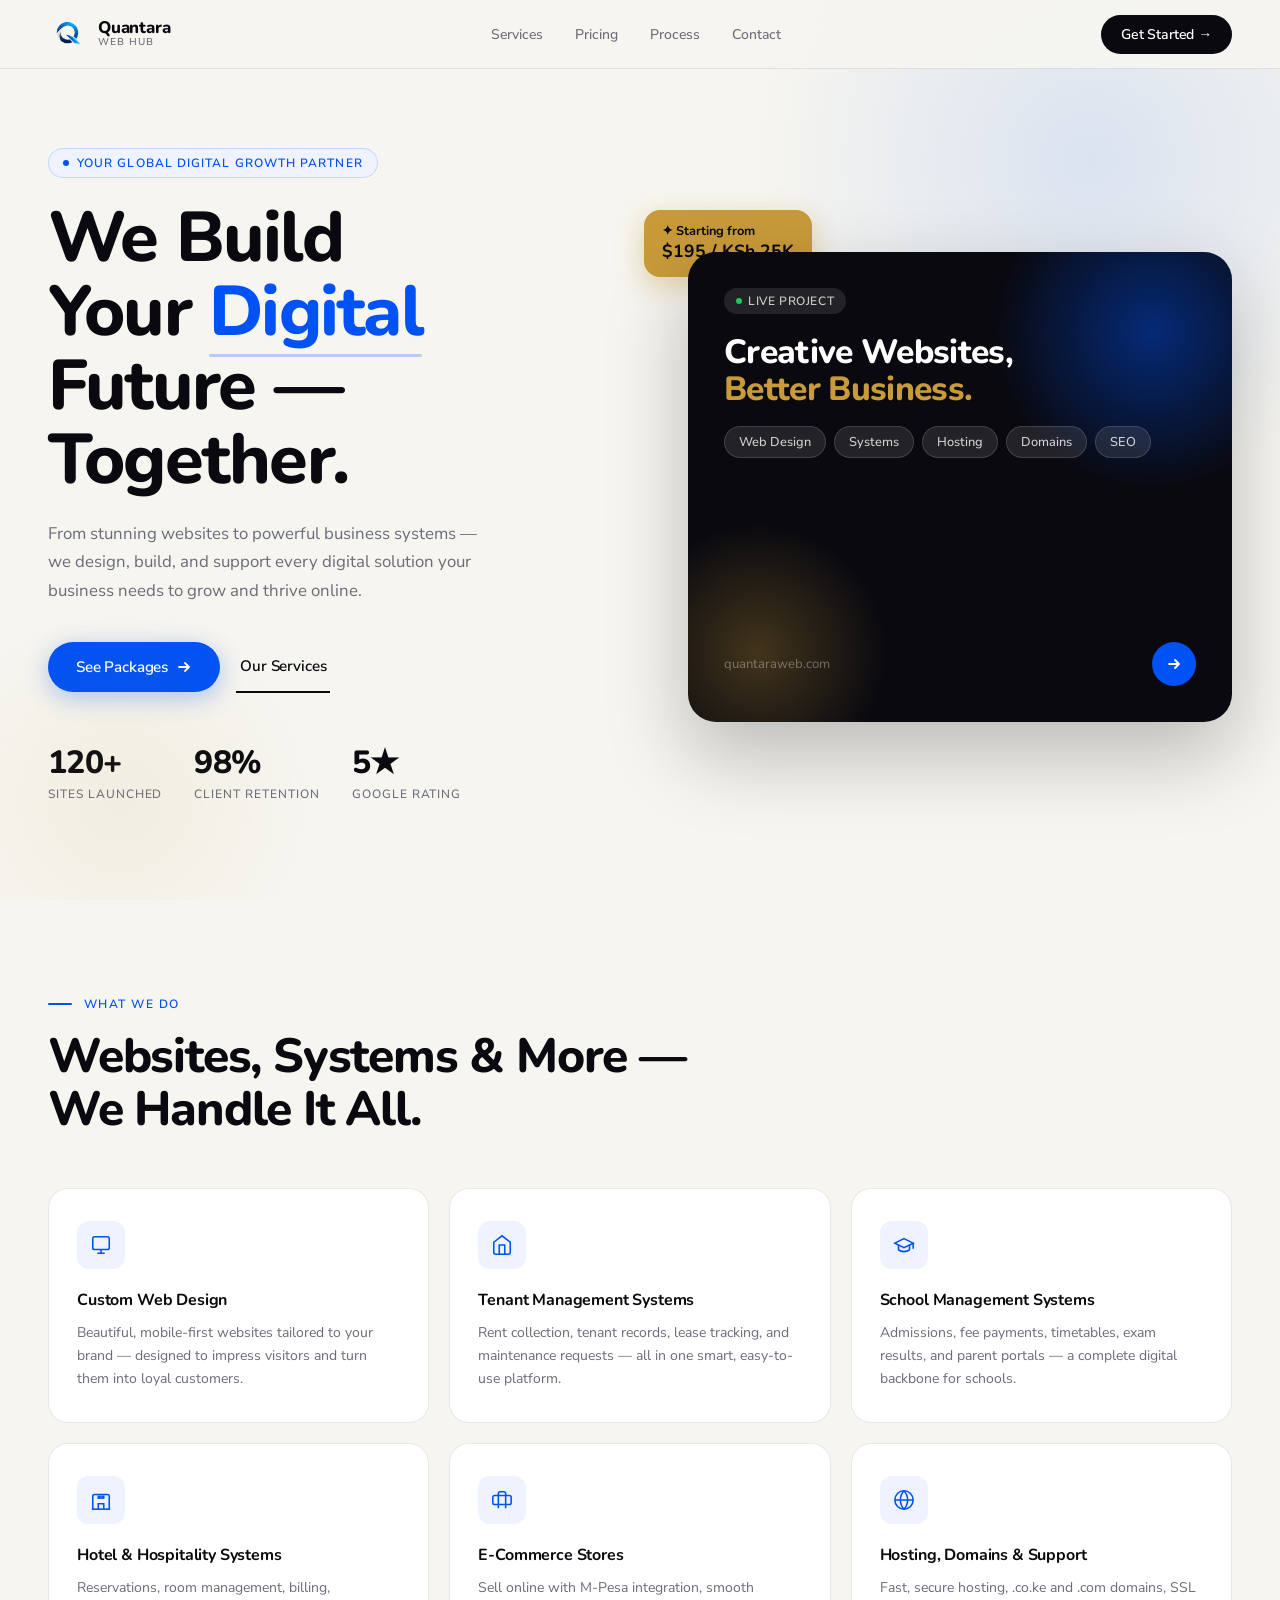
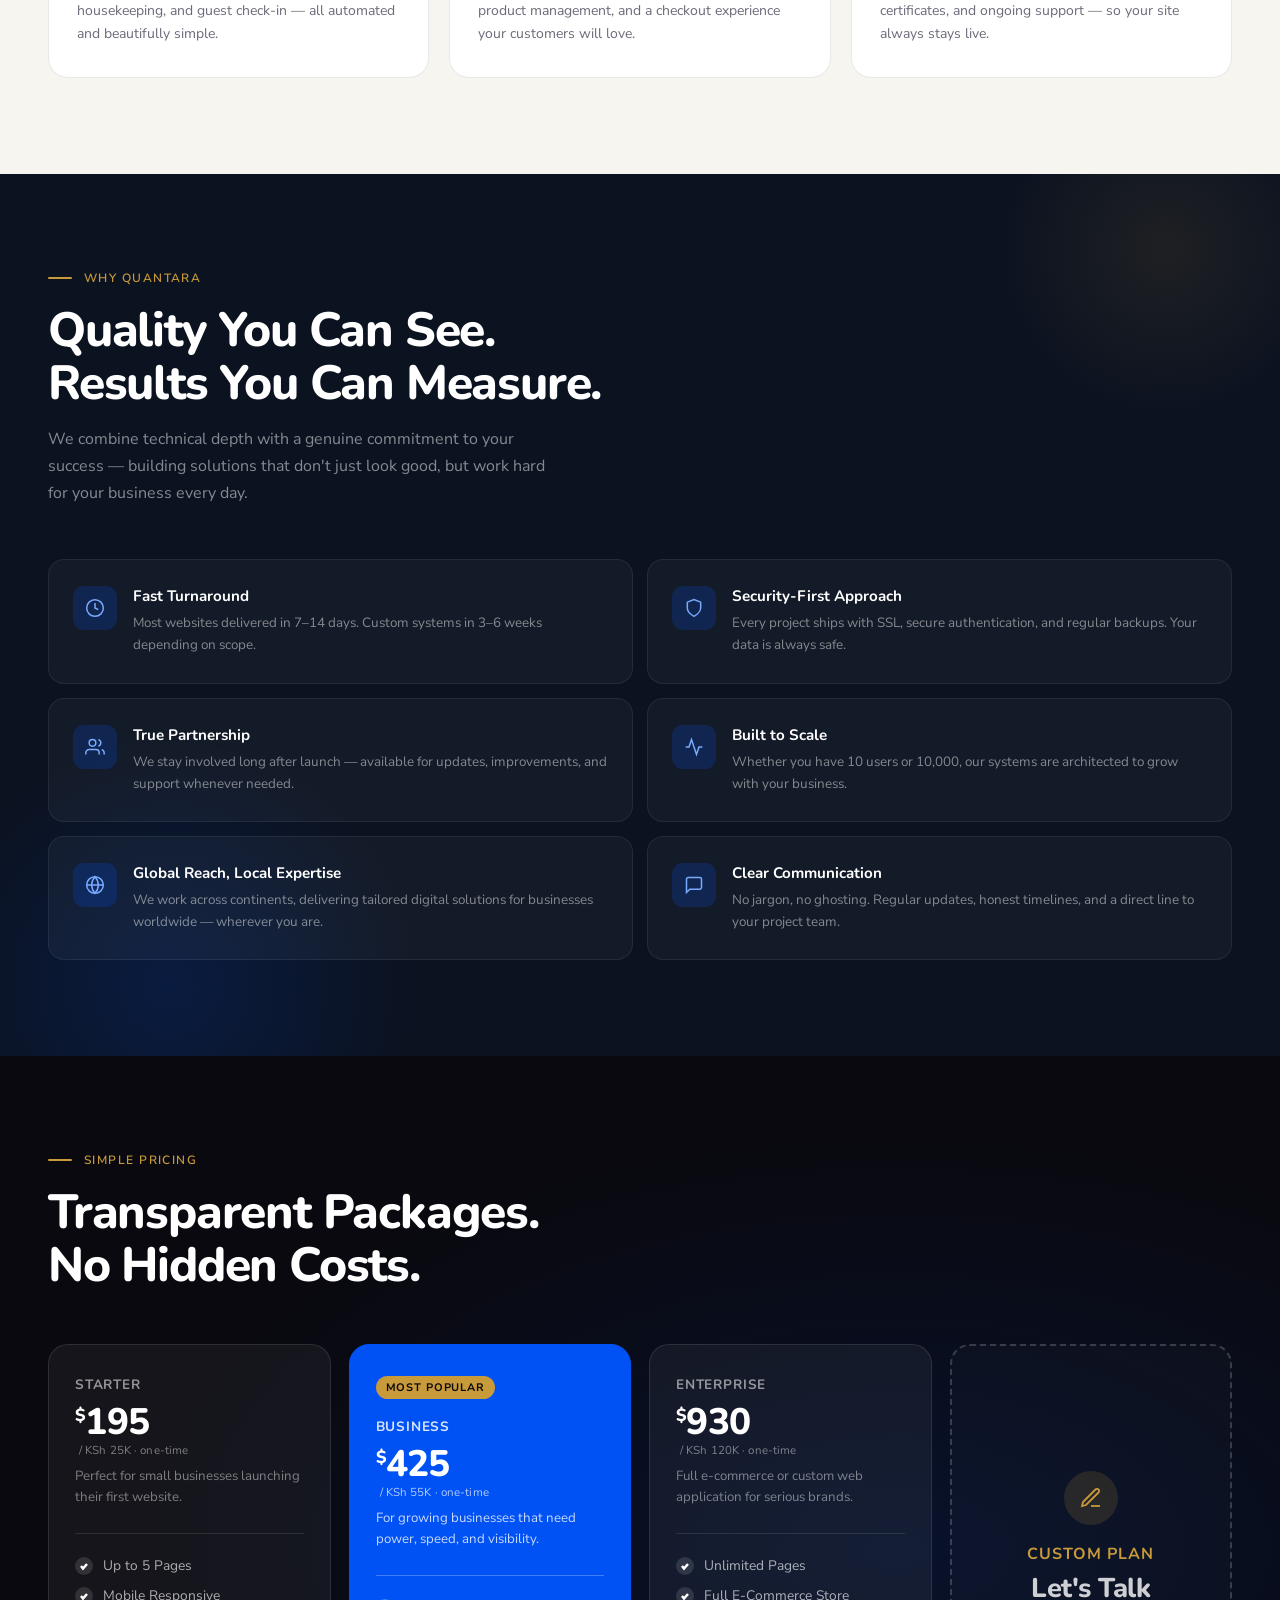
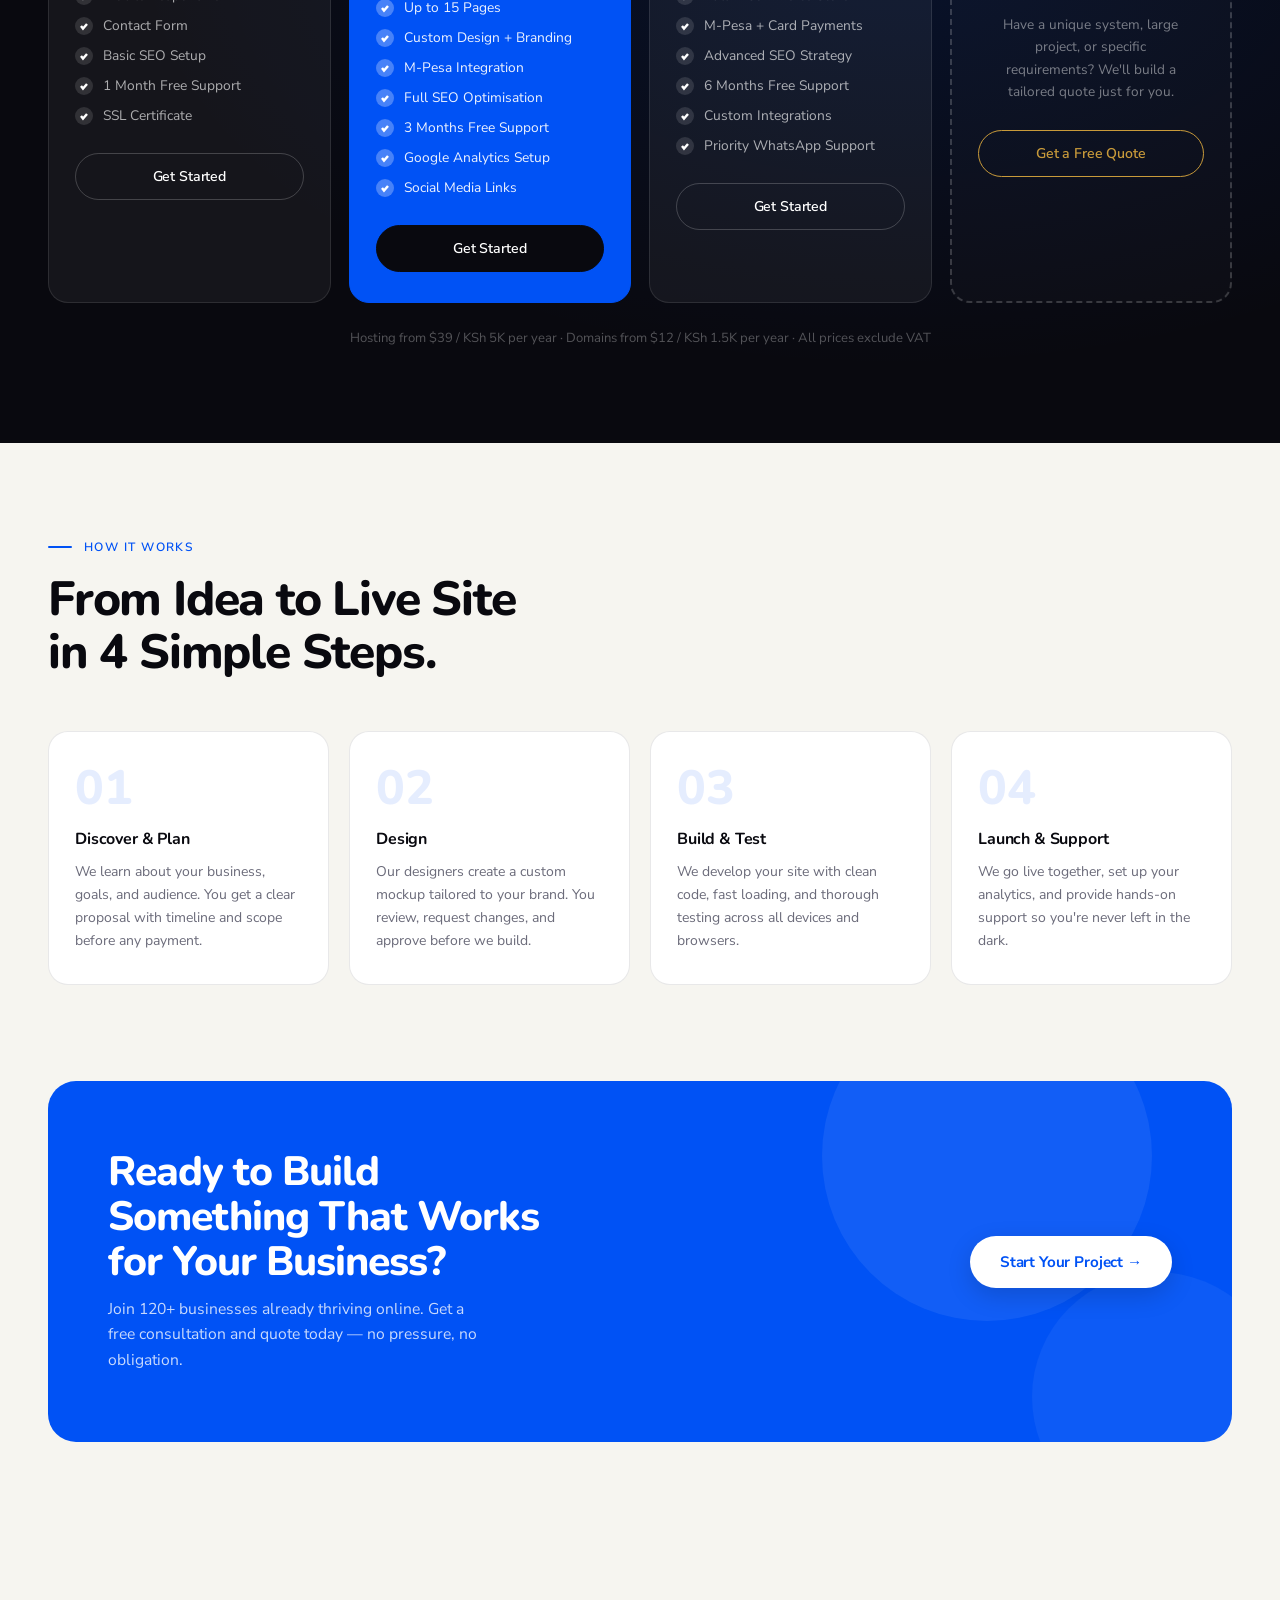
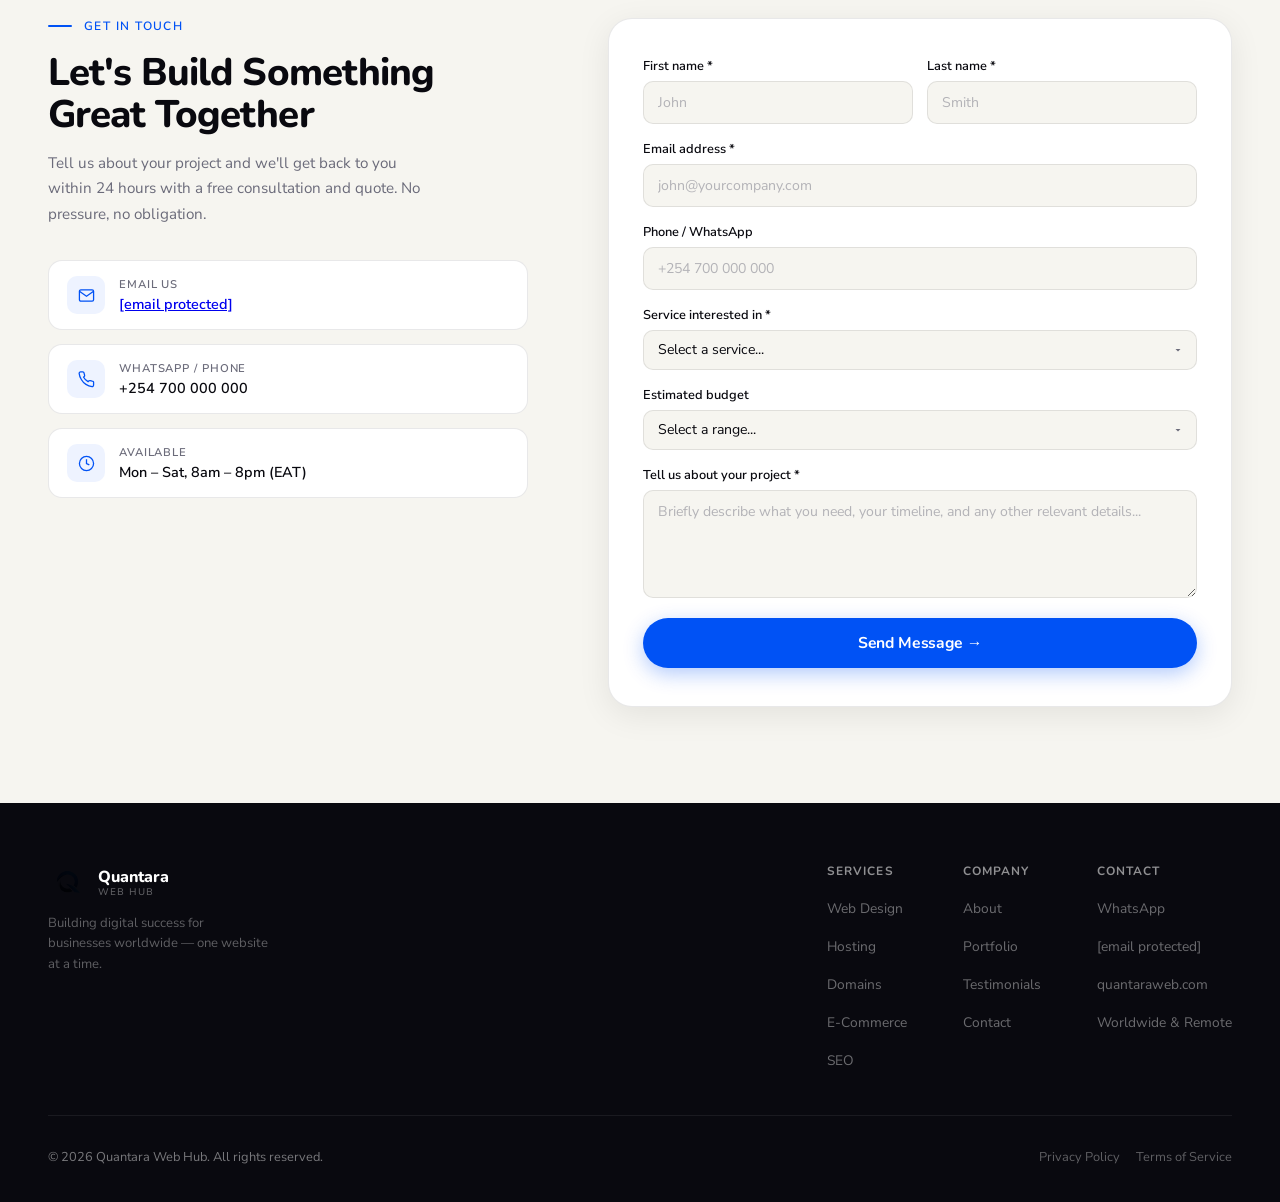
==== commit 37df905c: "Add files via upload" ====
--- a/index.html
+++ b/index.html
@@ -4,9 +4,11 @@
 <meta charset="UTF-8">
 <meta name="viewport" content="width=device-width, initial-scale=1.0">
 <title>Quantara Web Hub — Your Global Digital Growth Partner</title>
+<meta name="theme-color" content="#09090F">
 <link rel="preconnect" href="https://fonts.googleapis.com">
 <link rel="preconnect" href="https://fonts.gstatic.com" crossorigin>
-<link href="https://fonts.googleapis.com/css2?family=Nunito:wght@400;500;600;700;800;900&family=Nunito+Sans:wght@300;400;500;600&display=swap" rel="stylesheet">
+<link href="https://fonts.googleapis.com/css2?family=Nunito:wght@400;500;600;700;800;900&family=Nunito+Sans:wght@300;400;500;600&display=swap" rel="stylesheet" media="print" onload="this.media='all'">
+<noscript><link href="https://fonts.googleapis.com/css2?family=Nunito:wght@400;500;600;700;800;900&family=Nunito+Sans:wght@300;400;500;600&display=swap" rel="stylesheet"></noscript>
 <style>
   :root {
     --ink: #09090F;
@@ -30,6 +32,25 @@
 
   *, *::before, *::after { box-sizing: border-box; margin: 0; padding: 0; }
   html { scroll-behavior: smooth; }
+
+  /* Skip link for keyboard/screen reader users */
+  .skip-link {
+    position: absolute; top: -100px; left: 16px; z-index: 9999;
+    background: var(--electric); color: #fff;
+    padding: 10px 20px; border-radius: 8px;
+    font-size: 0.875rem; font-weight: 600;
+    text-decoration: none; transition: top 0.2s;
+  }
+  .skip-link:focus { top: 16px; }
+
+  /* Global focus ring */
+  :focus-visible {
+    outline: 2px solid var(--electric);
+    outline-offset: 3px;
+    border-radius: 4px;
+  }
+  a:focus-visible, button:focus-visible { outline: 2px solid var(--electric); outline-offset: 3px; border-radius: 6px; }
+
   body {
     font-family: 'Nunito Sans', sans-serif;
     background: var(--paper);
@@ -656,6 +677,14 @@
   }
   .footer-logo { color: #fff; }
   .footer-brand { display: flex; align-items: center; gap: 10px; text-decoration: none; }
+  .footer-logo-img {
+    height: 40px; width: 40px; object-fit: contain;
+    display: block;
+    border-radius: 10px;
+    mix-blend-mode: multiply;
+    filter: contrast(1.05) saturate(0.95);
+    background: #fff;
+  }
   .footer-brand-text { display: flex; flex-direction: column; line-height: 1; }
   .footer-brand-name { font-family: 'Nunito', sans-serif; font-size: 1rem; font-weight: 800; color: #fff; letter-spacing: -0.01em; }
   .footer-brand-sub { font-size: 0.6rem; font-weight: 500; color: rgba(255,255,255,0.35); letter-spacing: 0.1em; text-transform: uppercase; margin-top: 2px; }
@@ -667,7 +696,7 @@
     color: rgba(255,255,255,0.55); margin-bottom: 16px;
   }
   .footer-col ul { list-style: none; display: flex; flex-direction: column; gap: 10px; }
-  .footer-col a { text-decoration: none; font-size: 0.86rem; color: rgba(255,255,255,0.4); transition: color 0.2s; }
+  .footer-col a { text-decoration: none; font-size: 0.86rem; color: rgba(255,255,255,0.4); transition: color 0.2s; display: inline-block; min-height: 28px; line-height: 28px; }
   .footer-col a:hover { color: #fff; }
   .footer-bottom {
     display: flex; justify-content: space-between; align-items: center;
@@ -725,10 +754,13 @@
       grid-template-columns: 1fr;
       padding: 90px 20px 52px;
       min-height: auto;
-      gap: 0;
+      gap: 36px;
     }
     .hero::before, .hero::after { display: none; }
-    .hero-visual { display: none; }
+    .hero-visual { display: block; }
+    .hero-card { min-height: 220px; padding: 24px; }
+    .card-headline { font-size: 1.3rem; }
+    .floating-badge { font-size: 0.75rem; padding: 10px 14px; top: 0; left: 0; }
     .hero h1 { font-size: clamp(2.2rem, 8vw, 3.2rem); }
     .hero-sub { max-width: 100%; font-size: 0.97rem; }
     .hero-actions { gap: 12px; }
@@ -737,7 +769,9 @@
     .stat-num { font-size: 1.7rem; }
 
     .section { padding: 60px 20px; }
-    .services-grid { grid-template-columns: 1fr; gap: 14px; }
+    .services-grid { grid-template-columns: 1fr; gap: 12px; }
+    .service-card { padding: 24px 20px; }
+    .service-icon { width: 44px; height: 44px; }
 
     .why-section { padding: 60px 20px; }
     .why-grid { grid-template-columns: 1fr; gap: 12px; }
@@ -762,8 +796,11 @@
 
     footer { padding: 48px 20px 28px; }
     .footer-top { flex-direction: column; gap: 36px; }
-    .footer-links { flex-direction: column; gap: 28px; }
-    .footer-bottom { flex-direction: column; gap: 10px; text-align: center; }
+    .footer-links { flex-direction: column; gap: 24px; }
+    .footer-col ul { gap: 14px; }
+    .footer-col a { font-size: 0.95rem; padding: 4px 0; display: inline-block; }
+    .footer-bottom { flex-direction: column; gap: 12px; text-align: center; }
+    .footer-tagline { max-width: 100%; font-size: 0.9rem; }
   }
 
   /* Small phones (≤ 390px) */
@@ -776,12 +813,24 @@
     .hero-stats { flex-wrap: wrap; gap: 16px; }
     .section-title { font-size: 1.75rem; }
   }
+
+  /* Reduced motion */
+  @media (prefers-reduced-motion: reduce) {
+    *, *::before, *::after {
+      animation-duration: 0.01ms !important;
+      animation-iteration-count: 1 !important;
+      transition-duration: 0.01ms !important;
+    }
+    html { scroll-behavior: auto; }
+  }
 </style>
 </head>
 <body>
 
+<a href="#main-content" class="skip-link">Skip to main content</a>
+
 <!-- NAV -->
-<nav>
+<nav role="navigation" aria-label="Main navigation">
   <a href="#" class="logo">
     <img src="[data-uri]" alt="Quantara Web Hub" class="logo-img">
     <div class="logo-wordmark">
@@ -797,14 +846,14 @@
   </ul>
   <div class="nav-right">
     <a href="#contact" class="nav-cta">Get Started →</a>
-    <button class="hamburger" id="hamburger" aria-label="Menu">
+    <button class="hamburger" id="hamburger" aria-label="Open menu" aria-expanded="false" aria-controls="mobileMenu">
       <span></span><span></span><span></span>
     </button>
   </div>
 </nav>
 
 <!-- Mobile Menu -->
-<div class="mobile-menu" id="mobileMenu">
+<div class="mobile-menu" id="mobileMenu" role="dialog" aria-modal="true" aria-label="Navigation menu">
   <a href="#services" onclick="closeMobile()">Services</a>
   <a href="#pricing" onclick="closeMobile()">Pricing</a>
   <a href="#process" onclick="closeMobile()">Process</a>
@@ -813,7 +862,8 @@
 </div>
 
 <!-- HERO -->
-<section class="hero">
+<main id="main-content">
+<section class="hero" aria-label="Hero">
   <div class="hero-left">
     <div class="hero-eyebrow">
       <span class="eyebrow-dot"></span>
@@ -1161,11 +1211,13 @@
 </section>
 
 <!-- FOOTER -->
-<footer>
+</main>
+
+<footer role="contentinfo" aria-label="Site footer">
   <div class="footer-top">
     <div class="footer-logo">
       <a href="#" class="footer-brand">
-        <img src="[data-uri]" alt="Quantara Web Hub" style="height:38px;width:auto;object-fit:contain;filter:brightness(0) invert(1);">
+        <img src="[data-uri]" alt="Quantara Web Hub" class="footer-logo-img">
         <div class="footer-brand-text">
           <span class="footer-brand-name">Quantara</span>
           <span class="footer-brand-sub">Web Hub</span>
@@ -1212,13 +1264,72 @@
     </div>
   </div>
 </footer>
-
-<script data-cfasync="false" src="/cdn-cgi/scripts/5c5dd728/cloudflare-static/email-decode.min.js"></script><script>
-  // Hamburger menu toggle
+</main>
+
+<script>
   const hamburger = document.getElementById('hamburger');
   const mobileMenu = document.getElementById('mobileMenu');
 
+  function openMobile() {
+    hamburger.classList.add('open');
+    mobileMenu.classList.add('open');
+    document.body.style.overflow = 'hidden';
+    hamburger.setAttribute('aria-expanded', 'true');
+    hamburger.setAttribute('aria-label', 'Close menu');
+  }
+
+  function closeMobile() {
+    hamburger.classList.remove('open');
+    mobileMenu.classList.remove('open');
+    document.body.style.overflow = '';
+    hamburger.setAttribute('aria-expanded', 'false');
+    hamburger.setAttribute('aria-label', 'Open menu');
+  }
+
   hamburger.addEventListener('click', () => {
-    hamburger.classList.toggle('open');
-    mobileMenu.classList.toggle('open');
-    document.body.style.overflow = mobileMenu.+    if (mobileMenu.classList.contains('open')) {
+      closeMobile();
+    } else {
+      openMobile();
+    }
+  });
+
+  // Close on Escape key
+  document.addEventListener('keydown', (e) => {
+    if (e.key === 'Escape' && mobileMenu.classList.contains('open')) {
+      closeMobile();
+      hamburger.focus();
+    }
+  });
+
+  // Close when clicking outside
+  mobileMenu.addEventListener('click', (e) => {
+    if (e.target === mobileMenu) closeMobile();
+  });
+
+  // Scroll-based nav shrink
+  const nav = document.querySelector('nav');
+  window.addEventListener('scroll', () => {
+    nav.style.padding = window.scrollY > 60
+      ? (window.innerWidth > 768 ? '10px 48px' : '10px 20px')
+      : '';
+  }, { passive: true });
+
+  // Lazy-load intersection observer for service cards
+  const observer = new IntersectionObserver((entries) => {
+    entries.forEach(e => {
+      if (e.isIntersecting) {
+        e.target.style.opacity = '1';
+        e.target.style.transform = 'translateY(0)';
+        observer.unobserve(e.target);
+      }
+    });
+  }, { threshold: 0.1, rootMargin: '0px 0px -40px 0px' });
+
+  document.querySelectorAll('.service-card, .why-card, .step, .price-card').forEach(el => {
+    el.style.opacity = '0';
+    el.style.transform = 'translateY(16px)';
+    el.style.transition = 'opacity 0.45s ease, transform 0.45s ease';
+    observer.observe(el);
+  });
+</script>
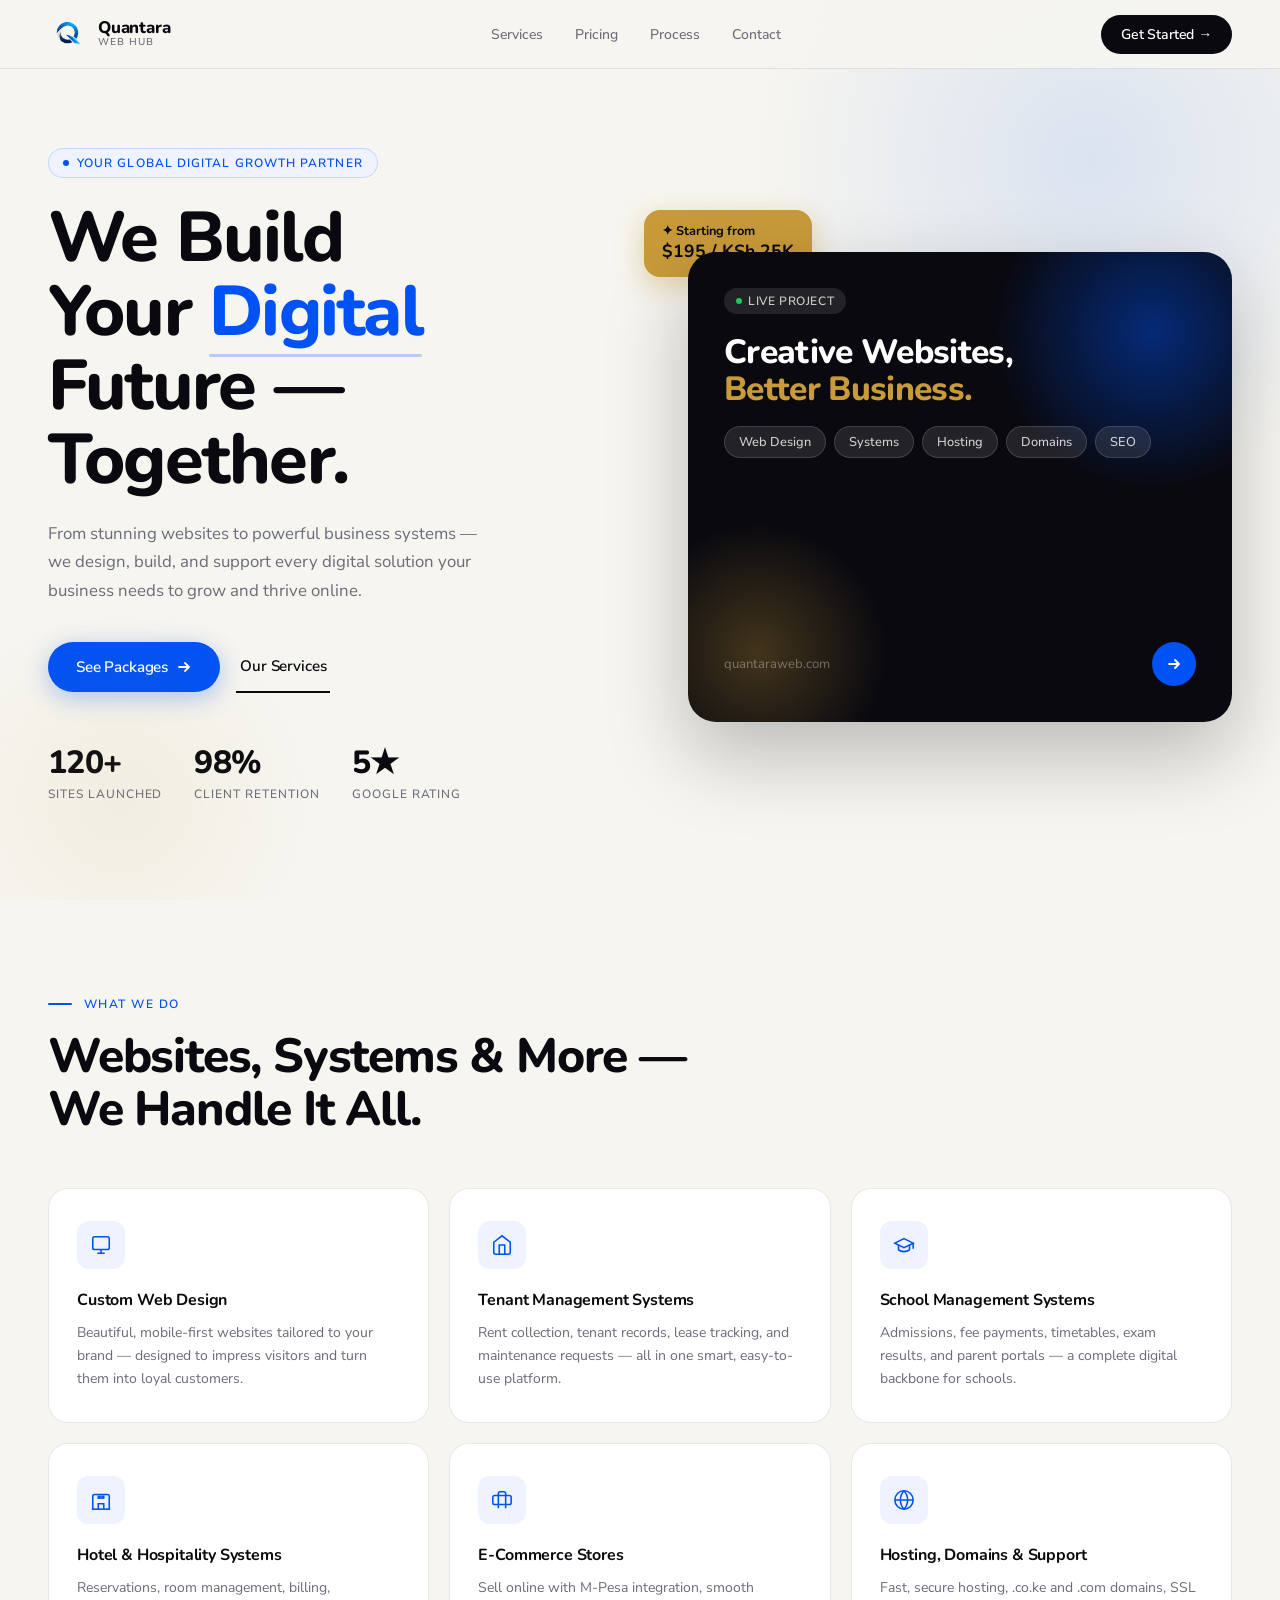
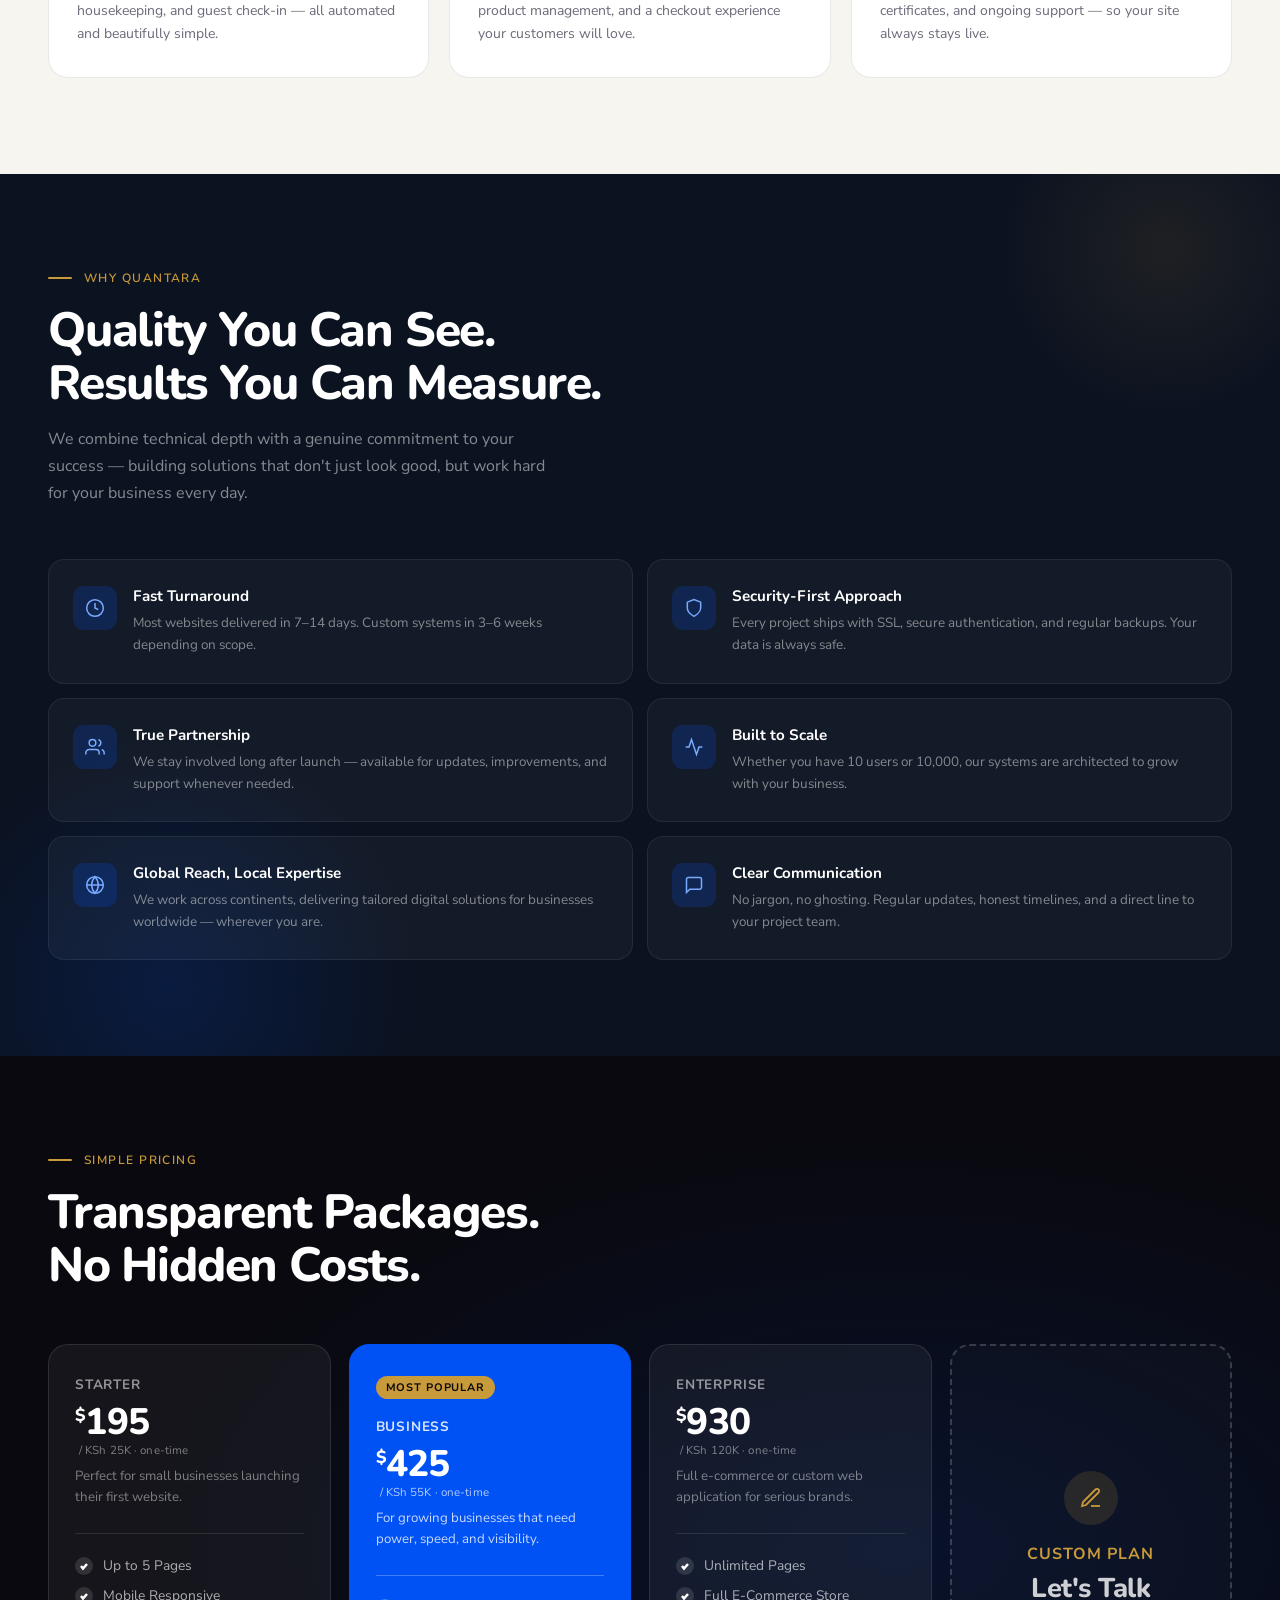
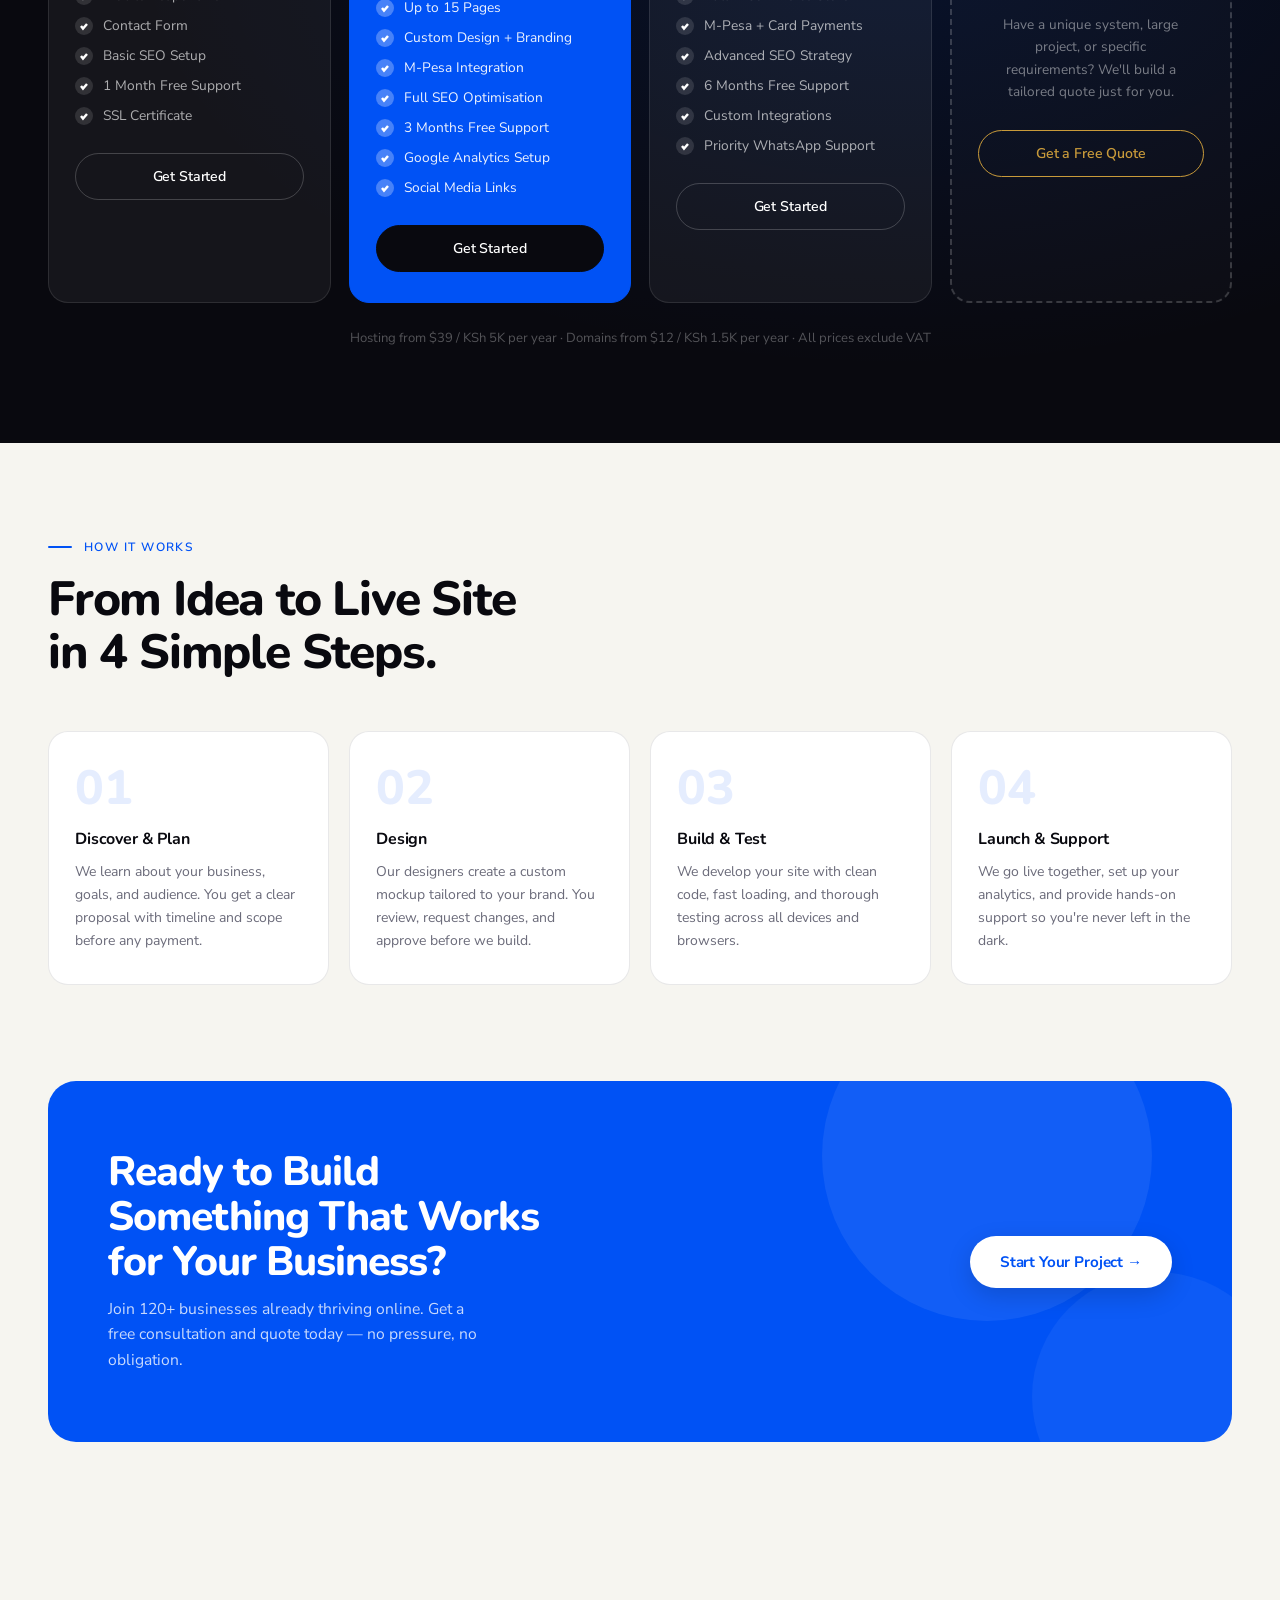
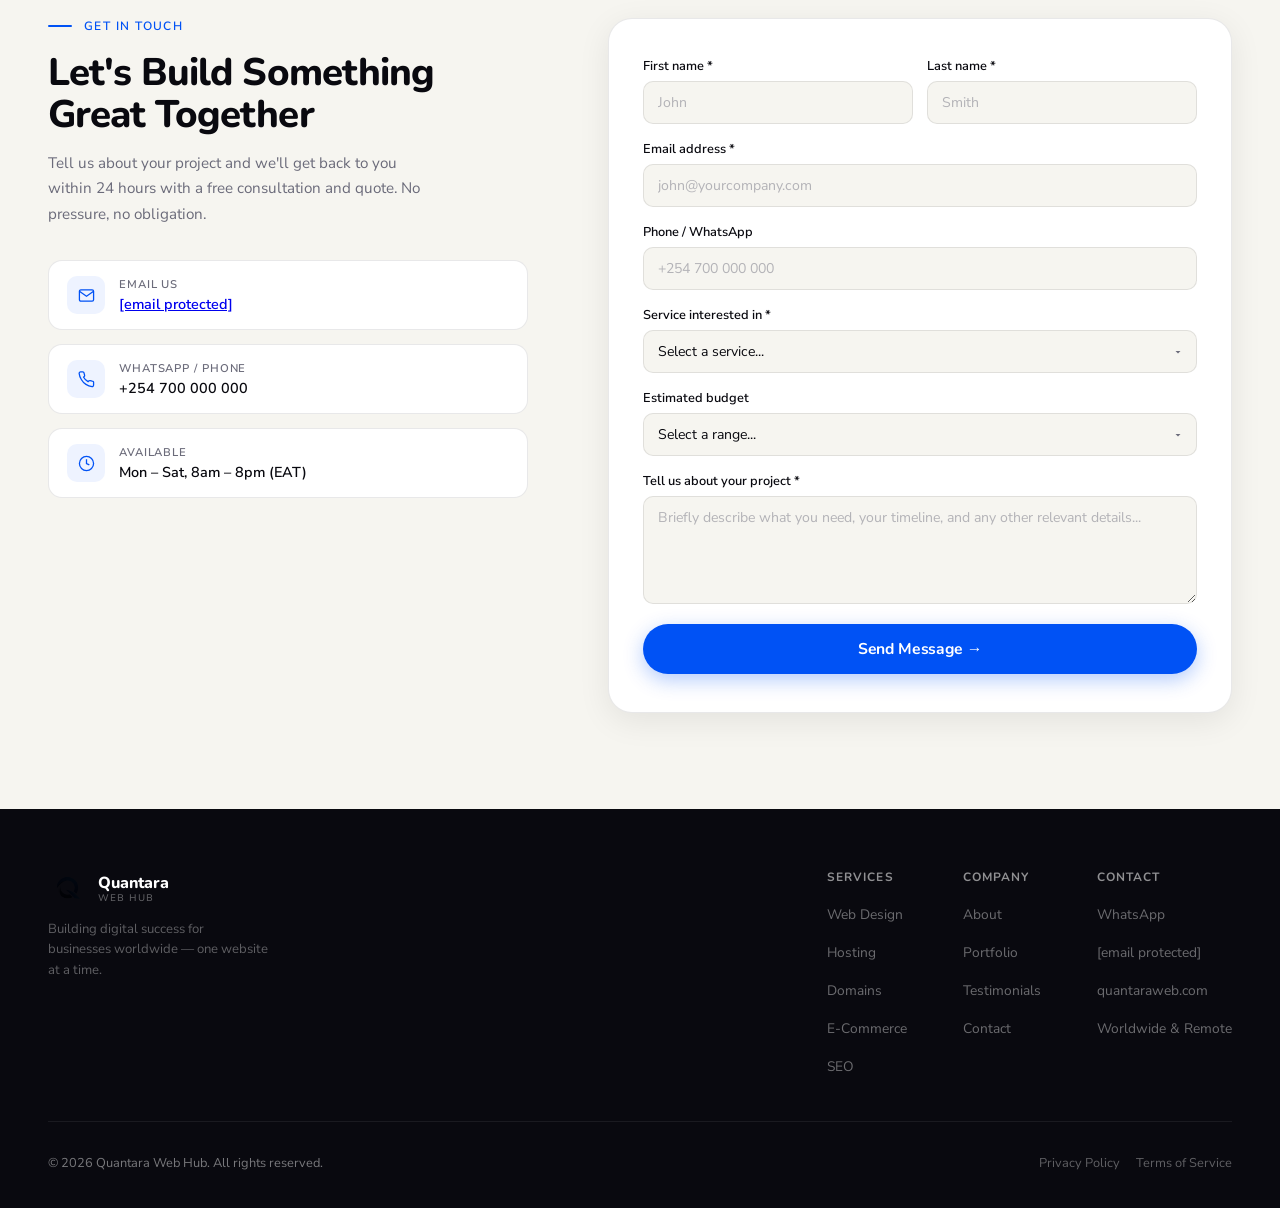
==== commit b67b5ba2: "Add files via upload" ====
--- a/index.html
+++ b/index.html
@@ -33,6 +33,96 @@
   *, *::before, *::after { box-sizing: border-box; margin: 0; padding: 0; }
   html { scroll-behavior: smooth; }
 
+  /* ── SPLASH SCREEN ── */
+  #splash {
+    position: fixed;
+    inset: 0;
+    z-index: 9999;
+    background: var(--ink);
+    display: flex;
+    align-items: center;
+    justify-content: center;
+    flex-direction: column;
+    gap: 32px;
+    pointer-events: all;
+    transition: opacity 0.55s ease, visibility 0.55s ease;
+  }
+  #splash.hidden {
+    opacity: 0;
+    visibility: hidden;
+    pointer-events: none;
+  }
+
+  .splash-logo {
+    display: flex;
+    align-items: center;
+    gap: 14px;
+    opacity: 0;
+    transform: translateY(14px);
+    animation: splashLogoIn 0.7s cubic-bezier(0.22,1,0.36,1) 0.2s forwards;
+  }
+  .splash-logo-icon {
+    width: 52px; height: 52px;
+    background: var(--electric);
+    border-radius: 14px;
+    display: flex; align-items: center; justify-content: center;
+    box-shadow: 0 0 0 0 rgba(0,82,245,0.5);
+    animation: splashPulse 2s ease 0.9s infinite;
+  }
+  .splash-logo-icon svg { width: 28px; height: 28px; }
+  .splash-wordmark { display: flex; flex-direction: column; line-height: 1; }
+  .splash-name {
+    font-family: 'Nunito', sans-serif;
+    font-size: 1.6rem; font-weight: 800;
+    color: #fff; letter-spacing: -0.02em;
+  }
+  .splash-sub {
+    font-size: 0.65rem; font-weight: 500;
+    color: rgba(255,255,255,0.4); letter-spacing: 0.14em;
+    text-transform: uppercase; margin-top: 3px;
+  }
+
+  .splash-bar-wrap {
+    width: 180px; height: 2px;
+    background: rgba(255,255,255,0.1);
+    border-radius: 2px;
+    overflow: hidden;
+    opacity: 0;
+    animation: splashFadeIn 0.4s ease 0.7s forwards;
+  }
+  .splash-bar {
+    height: 100%; width: 0%;
+    background: linear-gradient(90deg, var(--electric), #6EA8FF);
+    border-radius: 2px;
+    animation: splashProgress 1.6s cubic-bezier(0.4,0,0.2,1) 0.85s forwards;
+  }
+  .splash-tagline {
+    font-size: 0.72rem; font-weight: 500;
+    color: rgba(255,255,255,0.3); letter-spacing: 0.08em;
+    text-transform: uppercase;
+    opacity: 0;
+    animation: splashFadeIn 0.4s ease 0.9s forwards;
+  }
+
+  @keyframes splashLogoIn {
+    to { opacity: 1; transform: translateY(0); }
+  }
+  @keyframes splashFadeIn {
+    to { opacity: 1; }
+  }
+  @keyframes splashProgress {
+    0%   { width: 0%; }
+    60%  { width: 75%; }
+    100% { width: 100%; }
+  }
+  @keyframes splashPulse {
+    0%, 100% { box-shadow: 0 0 0 0 rgba(0,82,245,0.45); }
+    50%       { box-shadow: 0 0 0 10px rgba(0,82,245,0); }
+  }
+
+  /* Lock scroll while splash is visible */
+  body.splash-active { overflow: hidden; }
+
   /* Skip link for keyboard/screen reader users */
   .skip-link {
     position: absolute; top: -100px; left: 16px; z-index: 9999;
@@ -825,7 +915,27 @@
   }
 </style>
 </head>
-<body>
+<body class="splash-active">
+
+<!-- ── SPLASH SCREEN ── -->
+<div id="splash" role="status" aria-label="Loading Quantara Web Hub">
+  <div class="splash-logo">
+    <div class="splash-logo-icon">
+      <svg viewBox="0 0 28 28" fill="none" xmlns="http://www.w3.org/2000/svg">
+        <path d="M4 14C4 8.477 8.477 4 14 4s10 4.477 10 10-4.477 10-10 10" stroke="#fff" stroke-width="2.5" stroke-linecap="round"/>
+        <path d="M14 9v5l3.5 3.5" stroke="#fff" stroke-width="2.5" stroke-linecap="round" stroke-linejoin="round"/>
+      </svg>
+    </div>
+    <div class="splash-wordmark">
+      <span class="splash-name">Quantara</span>
+      <span class="splash-sub">Web Hub</span>
+    </div>
+  </div>
+  <div class="splash-bar-wrap">
+    <div class="splash-bar"></div>
+  </div>
+  <span class="splash-tagline">Your Global Digital Growth Partner</span>
+</div>
 
 <a href="#main-content" class="skip-link">Skip to main content</a>
 
@@ -1267,6 +1377,41 @@
 </main>
 
 <script>
+  // ── Splash screen dismiss ──
+  (function() {
+    const splash = document.getElementById('splash');
+    // Total animation duration: logo (0.2s delay + 0.7s) + progress (0.85s delay + 1.6s) ≈ 2.6s
+    // Dismiss at 2.7s to let the bar fully fill before fading out
+    function dismissSplash() {
+      splash.classList.add('hidden');
+      document.body.classList.remove('splash-active');
+      splash.addEventListener('transitionend', () => {
+        splash.remove();
+      }, { once: true });
+    }
+
+    // Dismiss after animations complete (or sooner if page already loaded)
+    const TARGET_MS = 2700;
+    const start = performance.now();
+
+    function tryDismiss() {
+      const elapsed = performance.now() - start;
+      if (elapsed >= TARGET_MS) {
+        dismissSplash();
+      } else {
+        setTimeout(dismissSplash, TARGET_MS - elapsed);
+      }
+    }
+
+    if (document.readyState === 'complete') {
+      tryDismiss();
+    } else {
+      window.addEventListener('load', tryDismiss);
+      // Failsafe: never show longer than 5s
+      setTimeout(dismissSplash, 5000);
+    }
+  })();
+
   const hamburger = document.getElementById('hamburger');
   const mobileMenu = document.getElementById('mobileMenu');
 
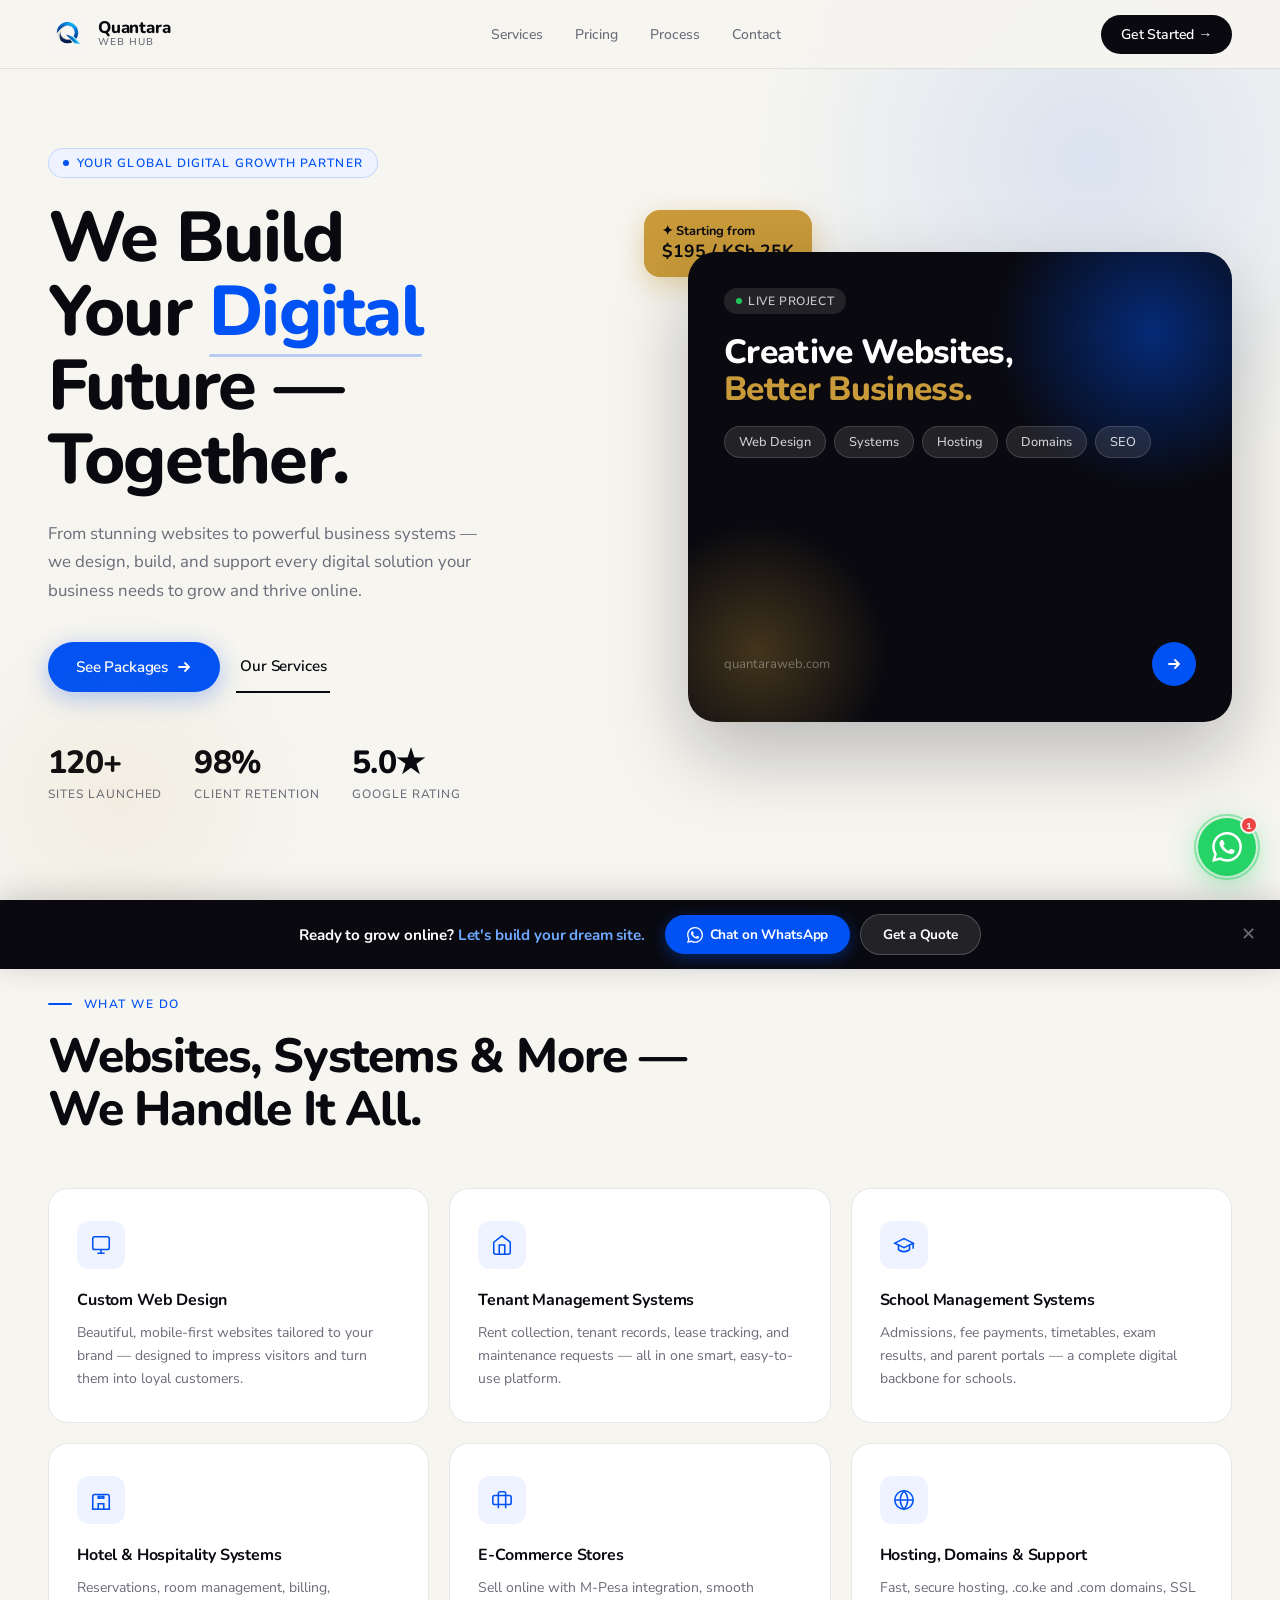
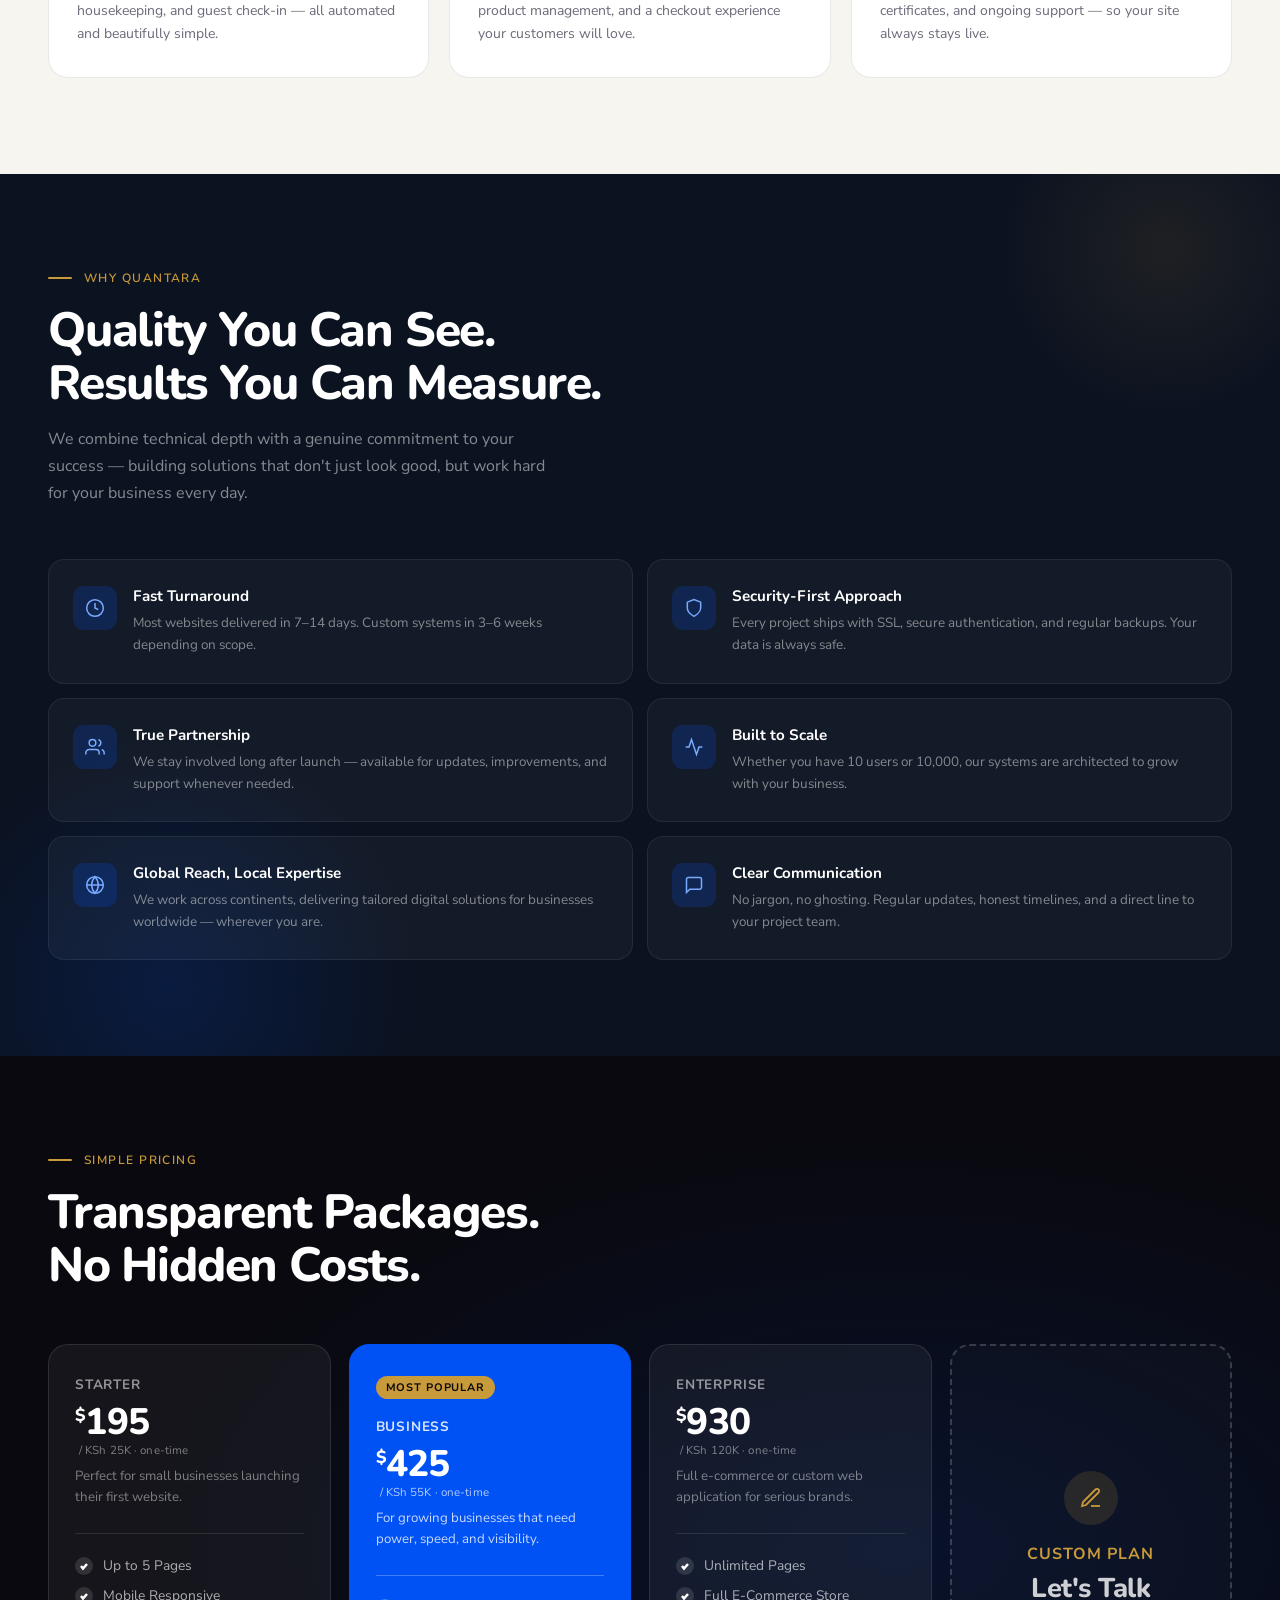
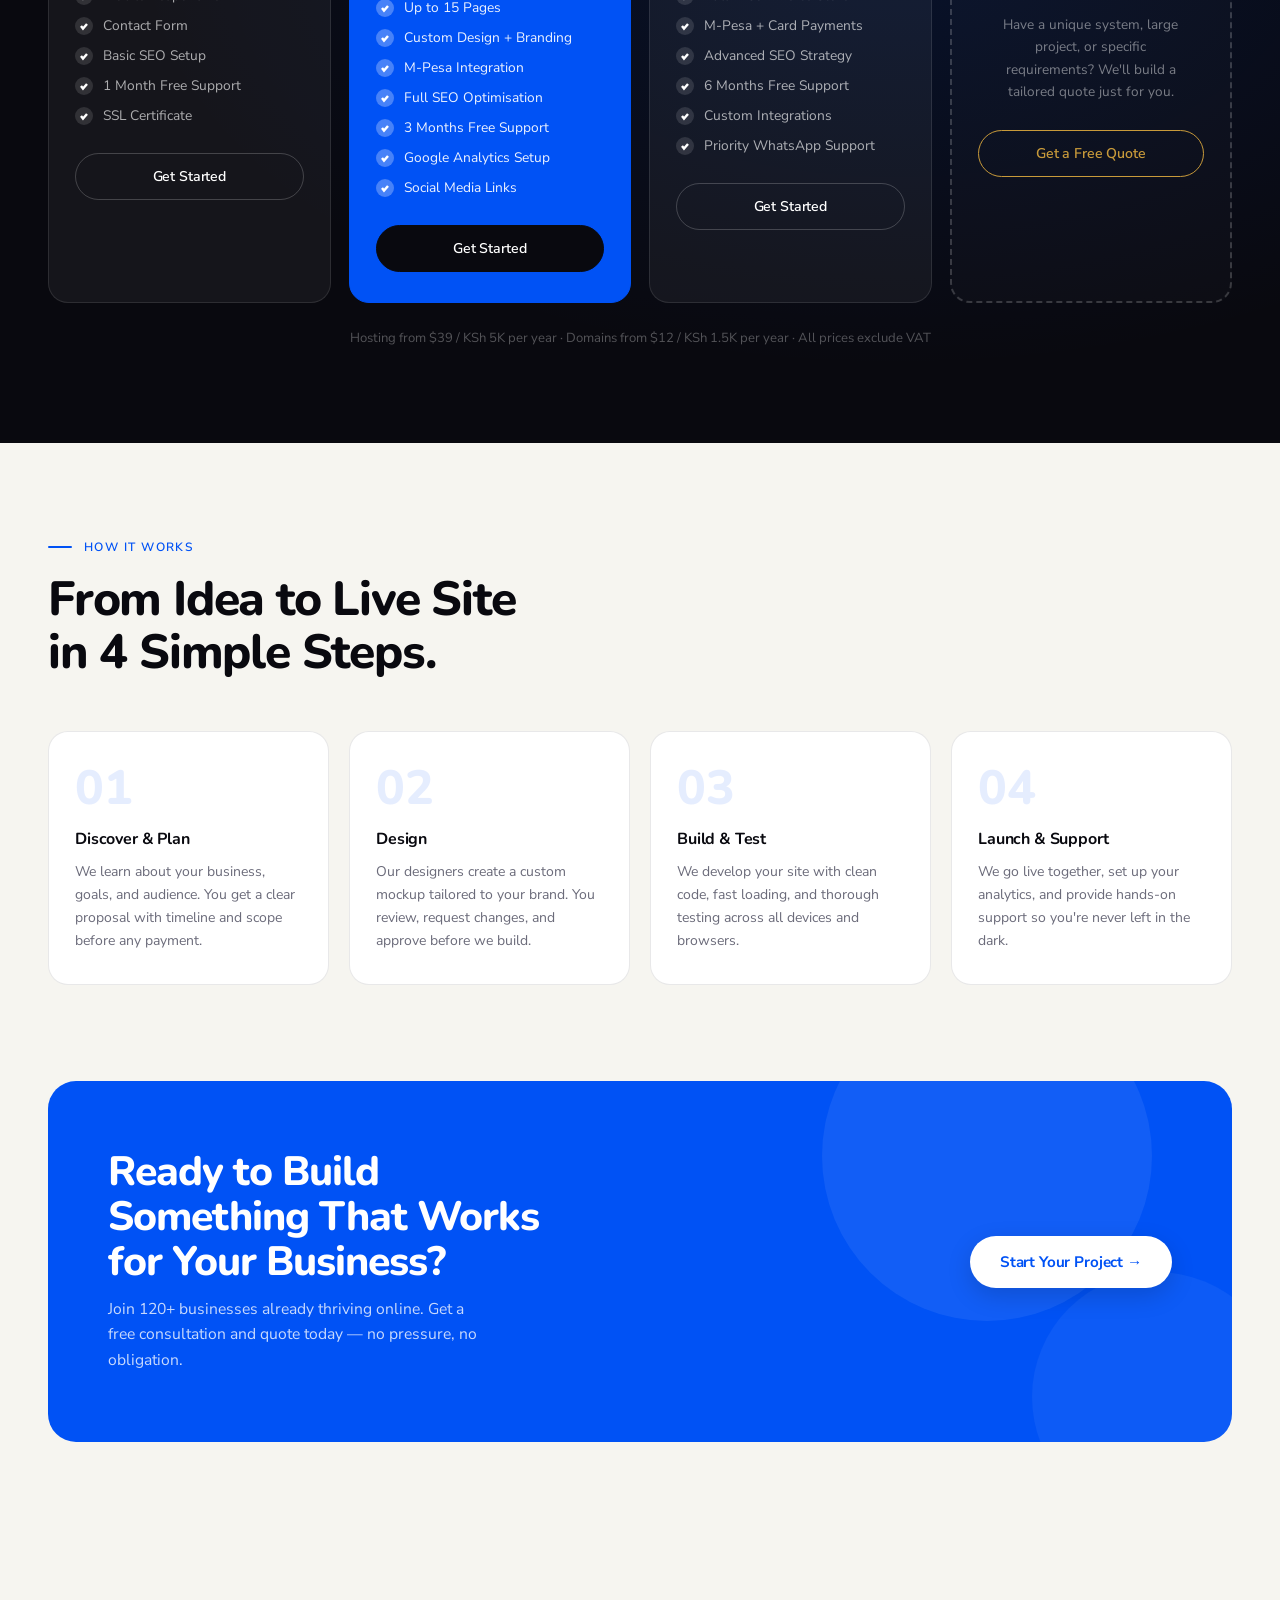
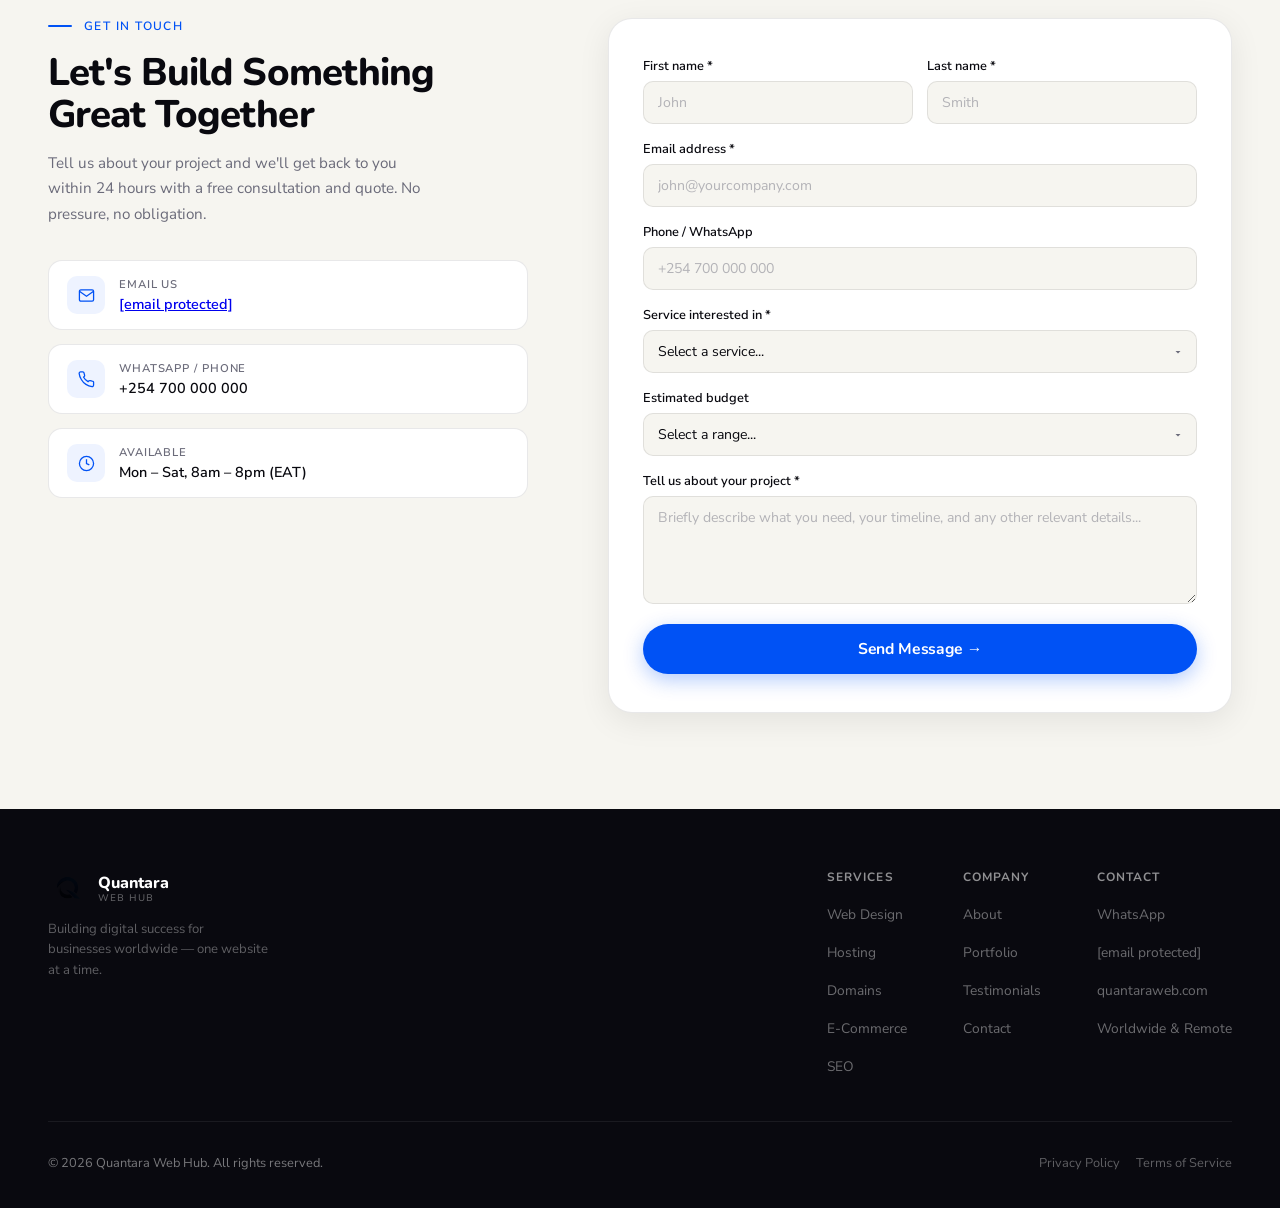
==== commit 4bf1d10e: "Add files via upload" ====
--- a/index.html
+++ b/index.html
@@ -123,6 +123,215 @@
   /* Lock scroll while splash is visible */
   body.splash-active { overflow: hidden; }
 
+  /* ── STICKY CTA BAR ── */
+  #sticky-cta {
+    position: fixed;
+    bottom: 0; left: 0; right: 0;
+    z-index: 180;
+    background: var(--ink);
+    color: #fff;
+    padding: 14px 24px;
+    display: flex;
+    align-items: center;
+    justify-content: center;
+    gap: 20px;
+    box-shadow: 0 -4px 32px rgba(0,0,0,0.18);
+    transform: translateY(100%);
+    transition: transform 0.4s cubic-bezier(0.22,1,0.36,1);
+    flex-wrap: wrap;
+  }
+  #sticky-cta.visible { transform: translateY(0); }
+  .scta-text {
+    font-family: 'Nunito', sans-serif;
+    font-size: 0.95rem; font-weight: 700;
+    letter-spacing: -0.01em;
+    white-space: nowrap;
+  }
+  .scta-text span { color: #6EA8FF; }
+  .scta-actions { display: flex; align-items: center; gap: 10px; }
+  .scta-btn {
+    display: inline-flex; align-items: center; gap: 7px;
+    background: var(--electric); color: #fff;
+    padding: 10px 22px; border-radius: 100px;
+    font-size: 0.85rem; font-weight: 700;
+    text-decoration: none; letter-spacing: -0.01em;
+    transition: background 0.2s, transform 0.15s;
+    white-space: nowrap;
+    box-shadow: 0 4px 16px rgba(0,82,245,0.4);
+  }
+  .scta-btn:hover { background: var(--electric-dim); transform: translateY(-1px); }
+  .scta-btn.ghost-btn {
+    background: rgba(255,255,255,0.1);
+    box-shadow: none;
+    border: 1px solid rgba(255,255,255,0.2);
+  }
+  .scta-btn.ghost-btn:hover { background: rgba(255,255,255,0.18); }
+  .scta-dismiss {
+    position: absolute; right: 16px; top: 50%; transform: translateY(-50%);
+    background: none; border: none; cursor: pointer;
+    color: rgba(255,255,255,0.4); font-size: 1.1rem; line-height: 1;
+    padding: 4px 8px;
+    transition: color 0.2s;
+  }
+  .scta-dismiss:hover { color: #fff; }
+  @media (max-width: 600px) {
+    #sticky-cta { padding: 12px 40px 12px 16px; gap: 10px; }
+    .scta-text { font-size: 0.82rem; }
+    .scta-btn { padding: 9px 16px; font-size: 0.8rem; }
+    .scta-btn.ghost-btn { display: none; }
+  }
+
+  /* ── WHATSAPP CHAT WIDGET ── */
+  #wa-widget {
+    position: fixed;
+    bottom: 24px; right: 24px;
+    z-index: 170;
+    display: flex; flex-direction: column; align-items: flex-end;
+    gap: 12px;
+    transition: bottom 0.4s cubic-bezier(0.22,1,0.36,1);
+  }
+  #wa-widget.scta-offset { bottom: 82px; }
+
+  .wa-bubble {
+    width: 58px; height: 58px; border-radius: 50%;
+    background: #25D366;
+    display: flex; align-items: center; justify-content: center;
+    cursor: pointer;
+    box-shadow: 0 6px 28px rgba(37,211,102,0.45);
+    transition: transform 0.2s, box-shadow 0.2s;
+    position: relative;
+    border: none;
+    flex-shrink: 0;
+  }
+  .wa-bubble:hover { transform: scale(1.08); box-shadow: 0 10px 36px rgba(37,211,102,0.55); }
+  .wa-bubble svg { width: 30px; height: 30px; }
+  .wa-pulse {
+    position: absolute; inset: -4px;
+    border-radius: 50%;
+    border: 2px solid rgba(37,211,102,0.45);
+    animation: waPulse 2s ease-out infinite;
+  }
+  @keyframes waPulse {
+    0% { transform: scale(1); opacity: 1; }
+    100% { transform: scale(1.6); opacity: 0; }
+  }
+  .wa-notification {
+    position: absolute; top: -2px; right: -2px;
+    width: 18px; height: 18px; border-radius: 50%;
+    background: #EF4444; border: 2px solid var(--paper);
+    font-size: 0.6rem; font-weight: 700; color: #fff;
+    display: flex; align-items: center; justify-content: center;
+  }
+
+  .wa-popup {
+    background: #fff;
+    border-radius: 18px;
+    box-shadow: 0 12px 48px rgba(0,0,0,0.14);
+    width: 300px;
+    overflow: hidden;
+    opacity: 0; pointer-events: none;
+    transform: translateY(12px) scale(0.97);
+    transform-origin: bottom right;
+    transition: opacity 0.25s ease, transform 0.25s cubic-bezier(0.22,1,0.36,1);
+  }
+  .wa-popup.open { opacity: 1; pointer-events: all; transform: translateY(0) scale(1); }
+
+  .wa-popup-header {
+    background: #075E54;
+    padding: 16px 18px;
+    display: flex; align-items: center; gap: 12px;
+  }
+  .wa-avatar {
+    width: 44px; height: 44px; border-radius: 50%;
+    background: rgba(255,255,255,0.15);
+    display: flex; align-items: center; justify-content: center;
+    flex-shrink: 0;
+    font-size: 1.4rem;
+  }
+  .wa-header-info { flex: 1; }
+  .wa-header-name {
+    font-family: 'Nunito', sans-serif;
+    font-size: 0.95rem; font-weight: 700; color: #fff;
+  }
+  .wa-header-status {
+    font-size: 0.75rem; color: rgba(255,255,255,0.7);
+    display: flex; align-items: center; gap: 5px; margin-top: 2px;
+  }
+  .wa-status-dot {
+    width: 7px; height: 7px; border-radius: 50%;
+    background: #25D366;
+    animation: pulse 2s infinite;
+  }
+  .wa-popup-close {
+    background: none; border: none; cursor: pointer;
+    color: rgba(255,255,255,0.6); font-size: 1.1rem;
+    line-height: 1; padding: 2px;
+    transition: color 0.2s;
+  }
+  .wa-popup-close:hover { color: #fff; }
+
+  .wa-popup-body {
+    padding: 16px 18px;
+    background: #ECE5DD;
+    min-height: 80px;
+    display: flex;
+  }
+  .wa-message-bubble {
+    background: #fff;
+    border-radius: 12px 12px 12px 0;
+    padding: 10px 14px;
+    box-shadow: 0 1px 4px rgba(0,0,0,0.1);
+    max-width: 220px;
+  }
+  .wa-message-text {
+    font-size: 0.85rem; color: #111; line-height: 1.5;
+  }
+  .wa-message-time {
+    font-size: 0.68rem; color: #999;
+    text-align: right; margin-top: 4px;
+  }
+
+  .wa-popup-footer {
+    padding: 14px 18px;
+    background: #fff;
+  }
+  .wa-start-btn {
+    display: flex; align-items: center; justify-content: center; gap: 8px;
+    background: #25D366; color: #fff;
+    padding: 13px 20px; border-radius: 100px;
+    font-size: 0.9rem; font-weight: 700;
+    text-decoration: none; width: 100%;
+    transition: background 0.2s, transform 0.15s;
+    box-shadow: 0 4px 16px rgba(37,211,102,0.35);
+  }
+  .wa-start-btn:hover { background: #1ebe5d; transform: translateY(-1px); }
+  .wa-tooltip {
+    position: absolute;
+    right: 68px; bottom: 14px;
+    background: var(--ink); color: #fff;
+    font-size: 0.78rem; font-weight: 600;
+    padding: 6px 12px; border-radius: 8px;
+    white-space: nowrap;
+    opacity: 0; pointer-events: none;
+    transform: translateX(4px);
+    transition: opacity 0.2s, transform 0.2s;
+  }
+  .wa-tooltip::after {
+    content: '';
+    position: absolute; right: -5px; top: 50%;
+    transform: translateY(-50%);
+    border: 5px solid transparent;
+    border-right: 0;
+    border-left-color: var(--ink);
+  }
+  #wa-widget:hover .wa-tooltip { opacity: 1; transform: translateX(0); }
+  .wa-popup.open ~ .wa-tooltip { opacity: 0 !important; }
+  @media (max-width: 480px) {
+    .wa-popup { width: 270px; }
+    #wa-widget { bottom: 20px; right: 16px; }
+    #wa-widget.scta-offset { bottom: 86px; }
+  }
+
   /* Skip link for keyboard/screen reader users */
   .skip-link {
     position: absolute; top: -100px; left: 16px; z-index: 9999;
@@ -354,6 +563,23 @@
     color: var(--ink); letter-spacing: -0.02em;
   }
   .stat-label { font-size: 0.75rem; color: var(--muted); margin-top: 2px; text-transform: uppercase; letter-spacing: 0.08em; font-weight: 500; }
+
+  /* ── ANIMATED COUNTERS ── */
+  .counter {
+    transition: color 0.3s ease;
+  }
+  .counter.counting {
+    color: var(--electric);
+  }
+  @keyframes counterPop {
+    0%   { transform: scale(1); }
+    50%  { transform: scale(1.12); }
+    100% { transform: scale(1); }
+  }
+  .counter.done {
+    animation: counterPop 0.35s cubic-bezier(0.22,1,0.36,1);
+    color: var(--ink);
+  }
 
   /* Hero visual panel */
   .hero-visual {
@@ -996,15 +1222,15 @@
     </div>
     <div class="hero-stats">
       <div class="stat-item">
-        <div class="stat-num">120+</div>
+        <div class="stat-num counter" data-target="120" data-suffix="+">0+</div>
         <div class="stat-label">Sites Launched</div>
       </div>
       <div class="stat-item">
-        <div class="stat-num">98%</div>
+        <div class="stat-num counter" data-target="98" data-suffix="%">0%</div>
         <div class="stat-label">Client Retention</div>
       </div>
       <div class="stat-item">
-        <div class="stat-num">5★</div>
+        <div class="stat-num counter" data-target="5" data-suffix="★" data-decimals="1">0★</div>
         <div class="stat-label">Google Rating</div>
       </div>
     </div>
@@ -1376,6 +1602,55 @@
 </footer>
 </main>
 
+<!-- ── STICKY CTA BAR ── -->
+<div id="sticky-cta" role="banner" aria-label="Contact prompt">
+  <p class="scta-text">Ready to grow online? <span>Let's build your dream site.</span></p>
+  <div class="scta-actions">
+    <a href="https://wa.me/254700000000?text=Hi%20Quantara%2C%20I%27d%20like%20to%20discuss%20a%20project" class="scta-btn" target="_blank" rel="noopener">
+      <svg width="16" height="16" viewBox="0 0 24 24" fill="currentColor"><path d="M17.472 14.382c-.297-.149-1.758-.867-2.03-.967-.273-.099-.471-.148-.67.15-.197.297-.767.966-.94 1.164-.173.199-.347.223-.644.075-.297-.15-1.255-.463-2.39-1.475-.883-.788-1.48-1.761-1.653-2.059-.173-.297-.018-.458.13-.606.134-.133.298-.347.446-.52.149-.174.198-.298.298-.497.099-.198.05-.371-.025-.52-.075-.149-.669-1.612-.916-2.207-.242-.579-.487-.5-.669-.51-.173-.008-.371-.01-.57-.01-.198 0-.52.074-.792.372-.272.297-1.04 1.016-1.04 2.479 0 1.462 1.065 2.875 1.213 3.074.149.198 2.096 3.2 5.077 4.487.709.306 1.262.489 1.694.625.712.227 1.36.195 1.871.118.571-.085 1.758-.719 2.006-1.413.248-.694.248-1.289.173-1.413-.074-.124-.272-.198-.57-.347m-5.421 7.403h-.004a9.87 9.87 0 01-5.031-1.378l-.361-.214-3.741.982.998-3.648-.235-.374a9.86 9.86 0 01-1.51-5.26c.001-5.45 4.436-9.884 9.888-9.884 2.64 0 5.122 1.03 6.988 2.898a9.825 9.825 0 012.893 6.994c-.003 5.45-4.437 9.884-9.885 9.884m8.413-18.297A11.815 11.815 0 0012.05 0C5.495 0 .16 5.335.157 11.892c0 2.096.547 4.142 1.588 5.945L.057 24l6.305-1.654a11.882 11.882 0 005.683 1.448h.005c6.554 0 11.89-5.335 11.893-11.893a11.821 11.821 0 00-3.48-8.413z"/></svg>
+      Chat on WhatsApp
+    </a>
+    <a href="#contact" class="scta-btn ghost-btn">Get a Quote</a>
+  </div>
+  <button class="scta-dismiss" aria-label="Dismiss banner" title="Dismiss">✕</button>
+</div>
+
+<!-- ── WHATSAPP CHAT WIDGET ── -->
+<div id="wa-widget">
+  <div class="wa-popup" id="waPopup" role="dialog" aria-label="WhatsApp chat" aria-modal="true">
+    <div class="wa-popup-header">
+      <div class="wa-avatar">🌐</div>
+      <div class="wa-header-info">
+        <div class="wa-header-name">Quantara Web Hub</div>
+        <div class="wa-header-status">
+          <span class="wa-status-dot"></span> Typically replies instantly
+        </div>
+      </div>
+      <button class="wa-popup-close" id="waClose" aria-label="Close chat">✕</button>
+    </div>
+    <div class="wa-popup-body">
+      <div class="wa-message-bubble">
+        <p class="wa-message-text">👋 Hi there! Ready to take your business online? Send us a message and we'll get back to you right away.</p>
+        <p class="wa-message-time">now</p>
+      </div>
+    </div>
+    <div class="wa-popup-footer">
+      <a href="https://wa.me/254700000000?text=Hi%20Quantara%2C%20I%27d%20like%20to%20discuss%20a%20project" target="_blank" rel="noopener" class="wa-start-btn">
+        <svg width="18" height="18" viewBox="0 0 24 24" fill="currentColor"><path d="M17.472 14.382c-.297-.149-1.758-.867-2.03-.967-.273-.099-.471-.148-.67.15-.197.297-.767.966-.94 1.164-.173.199-.347.223-.644.075-.297-.15-1.255-.463-2.39-1.475-.883-.788-1.48-1.761-1.653-2.059-.173-.297-.018-.458.13-.606.134-.133.298-.347.446-.52.149-.174.198-.298.298-.497.099-.198.05-.371-.025-.52-.075-.149-.669-1.612-.916-2.207-.242-.579-.487-.5-.669-.51-.173-.008-.371-.01-.57-.01-.198 0-.52.074-.792.372-.272.297-1.04 1.016-1.04 2.479 0 1.462 1.065 2.875 1.213 3.074.149.198 2.096 3.2 5.077 4.487.709.306 1.262.489 1.694.625.712.227 1.36.195 1.871.118.571-.085 1.758-.719 2.006-1.413.248-.694.248-1.289.173-1.413-.074-.124-.272-.198-.57-.347m-5.421 7.403h-.004a9.87 9.87 0 01-5.031-1.378l-.361-.214-3.741.982.998-3.648-.235-.374a9.86 9.86 0 01-1.51-5.26c.001-5.45 4.436-9.884 9.888-9.884 2.64 0 5.122 1.03 6.988 2.898a9.825 9.825 0 012.893 6.994c-.003 5.45-4.437 9.884-9.885 9.884m8.413-18.297A11.815 11.815 0 0012.05 0C5.495 0 .16 5.335.157 11.892c0 2.096.547 4.142 1.588 5.945L.057 24l6.305-1.654a11.882 11.882 0 005.683 1.448h.005c6.554 0 11.89-5.335 11.893-11.893a11.821 11.821 0 00-3.48-8.413z"/></svg>
+        Start Chat
+      </a>
+    </div>
+  </div>
+  <div class="wa-tooltip">Chat with us!</div>
+  <button class="wa-bubble" id="waBubble" aria-label="Open WhatsApp chat" aria-expanded="false">
+    <span class="wa-pulse"></span>
+    <span class="wa-notification">1</span>
+    <svg viewBox="0 0 24 24" fill="white" xmlns="http://www.w3.org/2000/svg">
+      <path d="M17.472 14.382c-.297-.149-1.758-.867-2.03-.967-.273-.099-.471-.148-.67.15-.197.297-.767.966-.94 1.164-.173.199-.347.223-.644.075-.297-.15-1.255-.463-2.39-1.475-.883-.788-1.48-1.761-1.653-2.059-.173-.297-.018-.458.13-.606.134-.133.298-.347.446-.52.149-.174.198-.298.298-.497.099-.198.05-.371-.025-.52-.075-.149-.669-1.612-.916-2.207-.242-.579-.487-.5-.669-.51-.173-.008-.371-.01-.57-.01-.198 0-.52.074-.792.372-.272.297-1.04 1.016-1.04 2.479 0 1.462 1.065 2.875 1.213 3.074.149.198 2.096 3.2 5.077 4.487.709.306 1.262.489 1.694.625.712.227 1.36.195 1.871.118.571-.085 1.758-.719 2.006-1.413.248-.694.248-1.289.173-1.413-.074-.124-.272-.198-.57-.347m-5.421 7.403h-.004a9.87 9.87 0 01-5.031-1.378l-.361-.214-3.741.982.998-3.648-.235-.374a9.86 9.86 0 01-1.51-5.26c.001-5.45 4.436-9.884 9.888-9.884 2.64 0 5.122 1.03 6.988 2.898a9.825 9.825 0 012.893 6.994c-.003 5.45-4.437 9.884-9.885 9.884m8.413-18.297A11.815 11.815 0 0012.05 0C5.495 0 .16 5.335.157 11.892c0 2.096.547 4.142 1.588 5.945L.057 24l6.305-1.654a11.882 11.882 0 005.683 1.448h.005c6.554 0 11.89-5.335 11.893-11.893a11.821 11.821 0 00-3.48-8.413z"/>
+    </svg>
+  </button>
+</div>
+
 <script>
   // ── Splash screen dismiss ──
   (function() {
@@ -1477,4 +1752,129 @@
     el.style.transition = 'opacity 0.45s ease, transform 0.45s ease';
     observer.observe(el);
   });
+
+  // ── STICKY CTA BAR ──
+  (function() {
+    const bar = document.getElementById('sticky-cta');
+    const dismiss = bar.querySelector('.scta-dismiss');
+    const waWidget = document.getElementById('wa-widget');
+    let dismissed = false;
+
+    // Show after user scrolls past the hero (~100vh)
+    const heroHeight = window.innerHeight;
+
+    function updateBar() {
+      if (dismissed) return;
+      if (window.scrollY > heroHeight * 0.8) {
+        bar.classList.add('visible');
+        waWidget.classList.add('scta-offset');
+      } else {
+        bar.classList.remove('visible');
+        waWidget.classList.remove('scta-offset');
+      }
+    }
+
+    window.addEventListener('scroll', updateBar, { passive: true });
+
+    dismiss.addEventListener('click', () => {
+      dismissed = true;
+      bar.classList.remove('visible');
+      waWidget.classList.remove('scta-offset');
+      // Restore after 30s in case user wants it again
+      setTimeout(() => { dismissed = false; }, 30000);
+    });
+  })();
+
+  // ── WHATSAPP CHAT WIDGET ──
+  (function() {
+    const bubble = document.getElementById('waBubble');
+    const popup  = document.getElementById('waPopup');
+    const close  = document.getElementById('waClose');
+
+    // Show notification badge briefly, then hide after open
+    function openPopup() {
+      popup.classList.add('open');
+      bubble.setAttribute('aria-expanded', 'true');
+      // Hide notification dot once seen
+      const dot = bubble.querySelector('.wa-notification');
+      if (dot) { dot.style.display = 'none'; }
+    }
+
+    function closePopup() {
+      popup.classList.remove('open');
+      bubble.setAttribute('aria-expanded', 'false');
+    }
+
+    bubble.addEventListener('click', () => {
+      popup.classList.contains('open') ? closePopup() : openPopup();
+    });
+
+    close.addEventListener('click', closePopup);
+
+    // Close when clicking outside widget
+    document.addEventListener('click', (e) => {
+      if (!document.getElementById('wa-widget').contains(e.target)) {
+        closePopup();
+      }
+    });
+
+    // Auto-open popup after 8s (first visit feel), then stop
+    const autoOpen = setTimeout(() => {
+      if (!popup.classList.contains('open')) openPopup();
+    }, 8000);
+
+    // Cancel auto-open if user interacts first
+    bubble.addEventListener('click', () => clearTimeout(autoOpen), { once: true });
+  })();
+
+  // ── ANIMATED COUNTERS ──
+  (function() {
+    const counters = document.querySelectorAll('.counter');
+    if (!counters.length) return;
+
+    function easeOutCubic(t) {
+      return 1 - Math.pow(1 - t, 3);
+    }
+
+    function animateCounter(el) {
+      const target   = parseFloat(el.dataset.target);
+      const suffix   = el.dataset.suffix || '';
+      const decimals = parseInt(el.dataset.decimals || '0', 10);
+      const duration = 1800;
+      const start    = performance.now();
+
+      el.classList.add('counting');
+
+      function tick(now) {
+        const elapsed  = now - start;
+        const progress = Math.min(elapsed / duration, 1);
+        const eased    = easeOutCubic(progress);
+        const current  = eased * target;
+
+        el.textContent = current.toFixed(decimals) + suffix;
+
+        if (progress < 1) {
+          requestAnimationFrame(tick);
+        } else {
+          el.textContent = target.toFixed(decimals) + suffix;
+          el.classList.remove('counting');
+          el.classList.add('done');
+          el.addEventListener('animationend', () => el.classList.remove('done'), { once: true });
+        }
+      }
+
+      requestAnimationFrame(tick);
+    }
+
+    const counterObserver = new IntersectionObserver((entries) => {
+      entries.forEach(entry => {
+        if (entry.isIntersecting) {
+          animateCounter(entry.target);
+          counterObserver.unobserve(entry.target);
+        }
+      });
+    }, { threshold: 0.5 });
+
+    counters.forEach(el => counterObserver.observe(el));
+  })();
 </script>
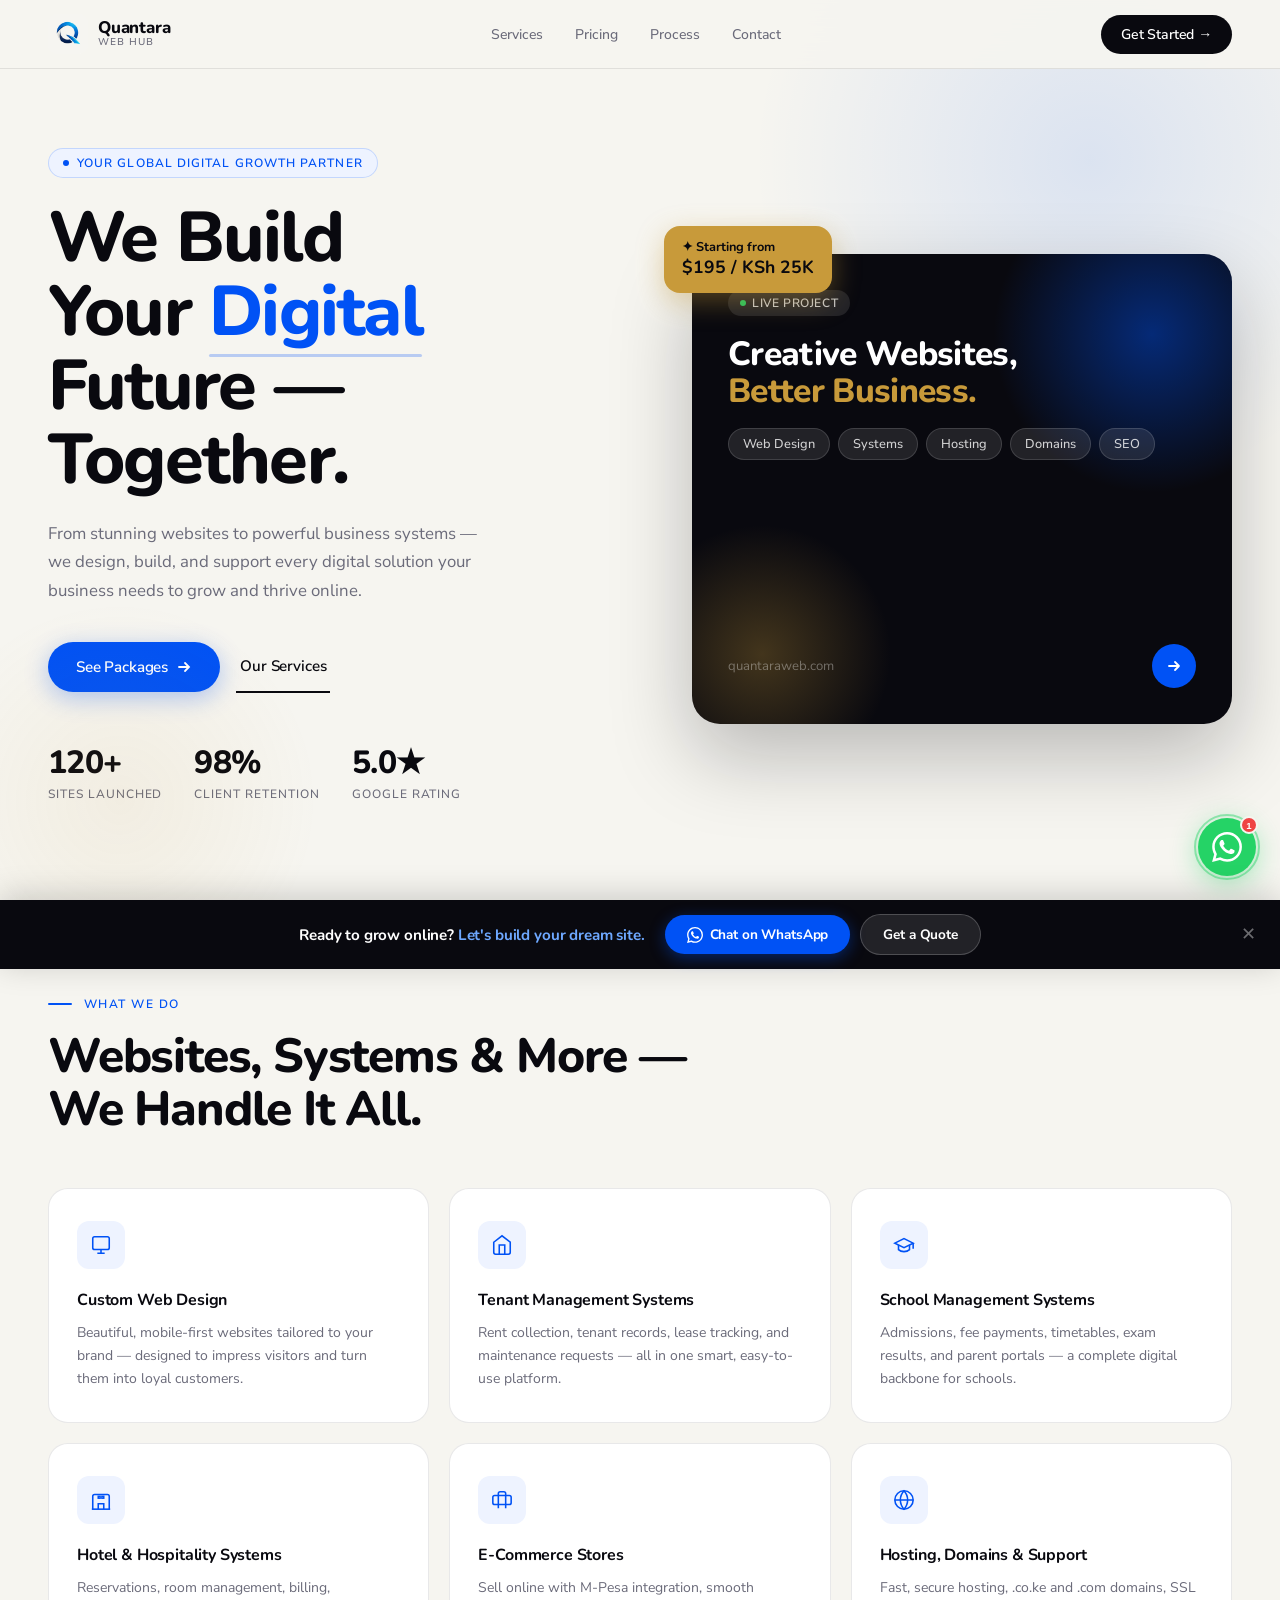
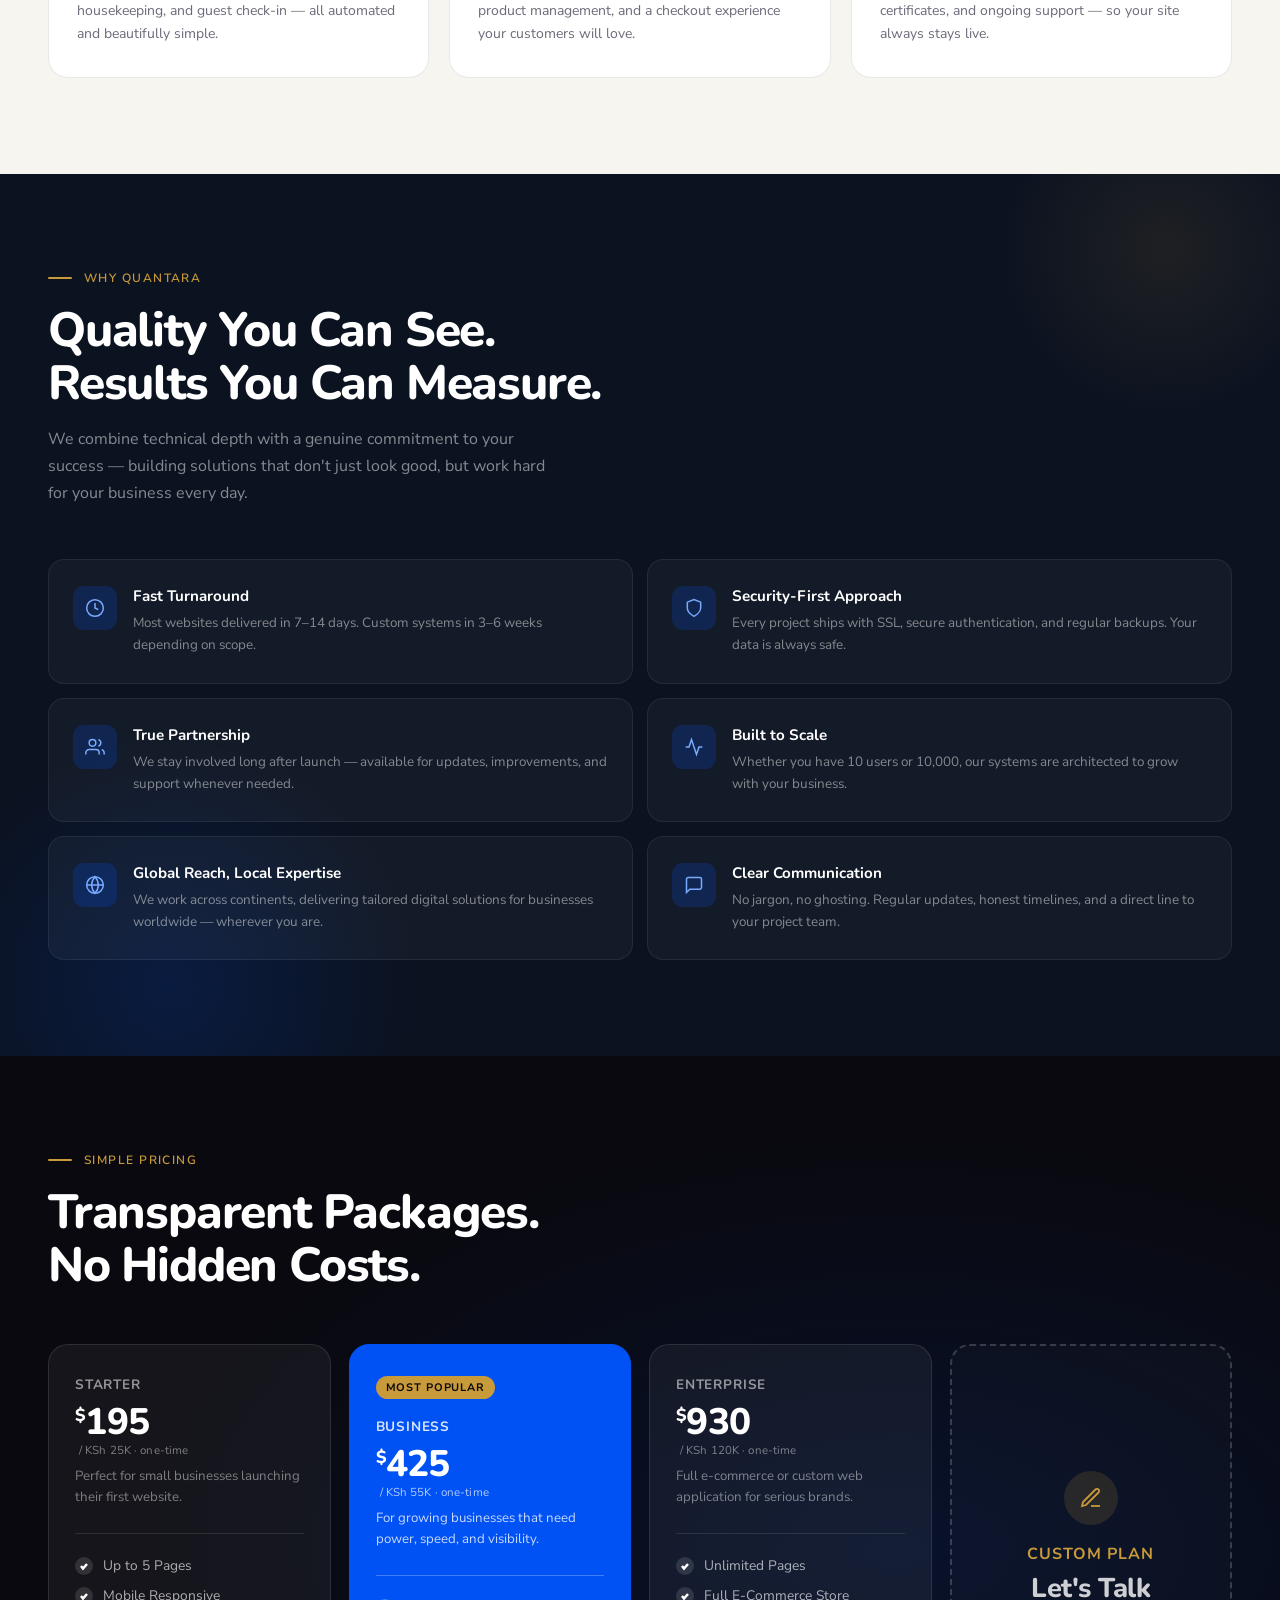
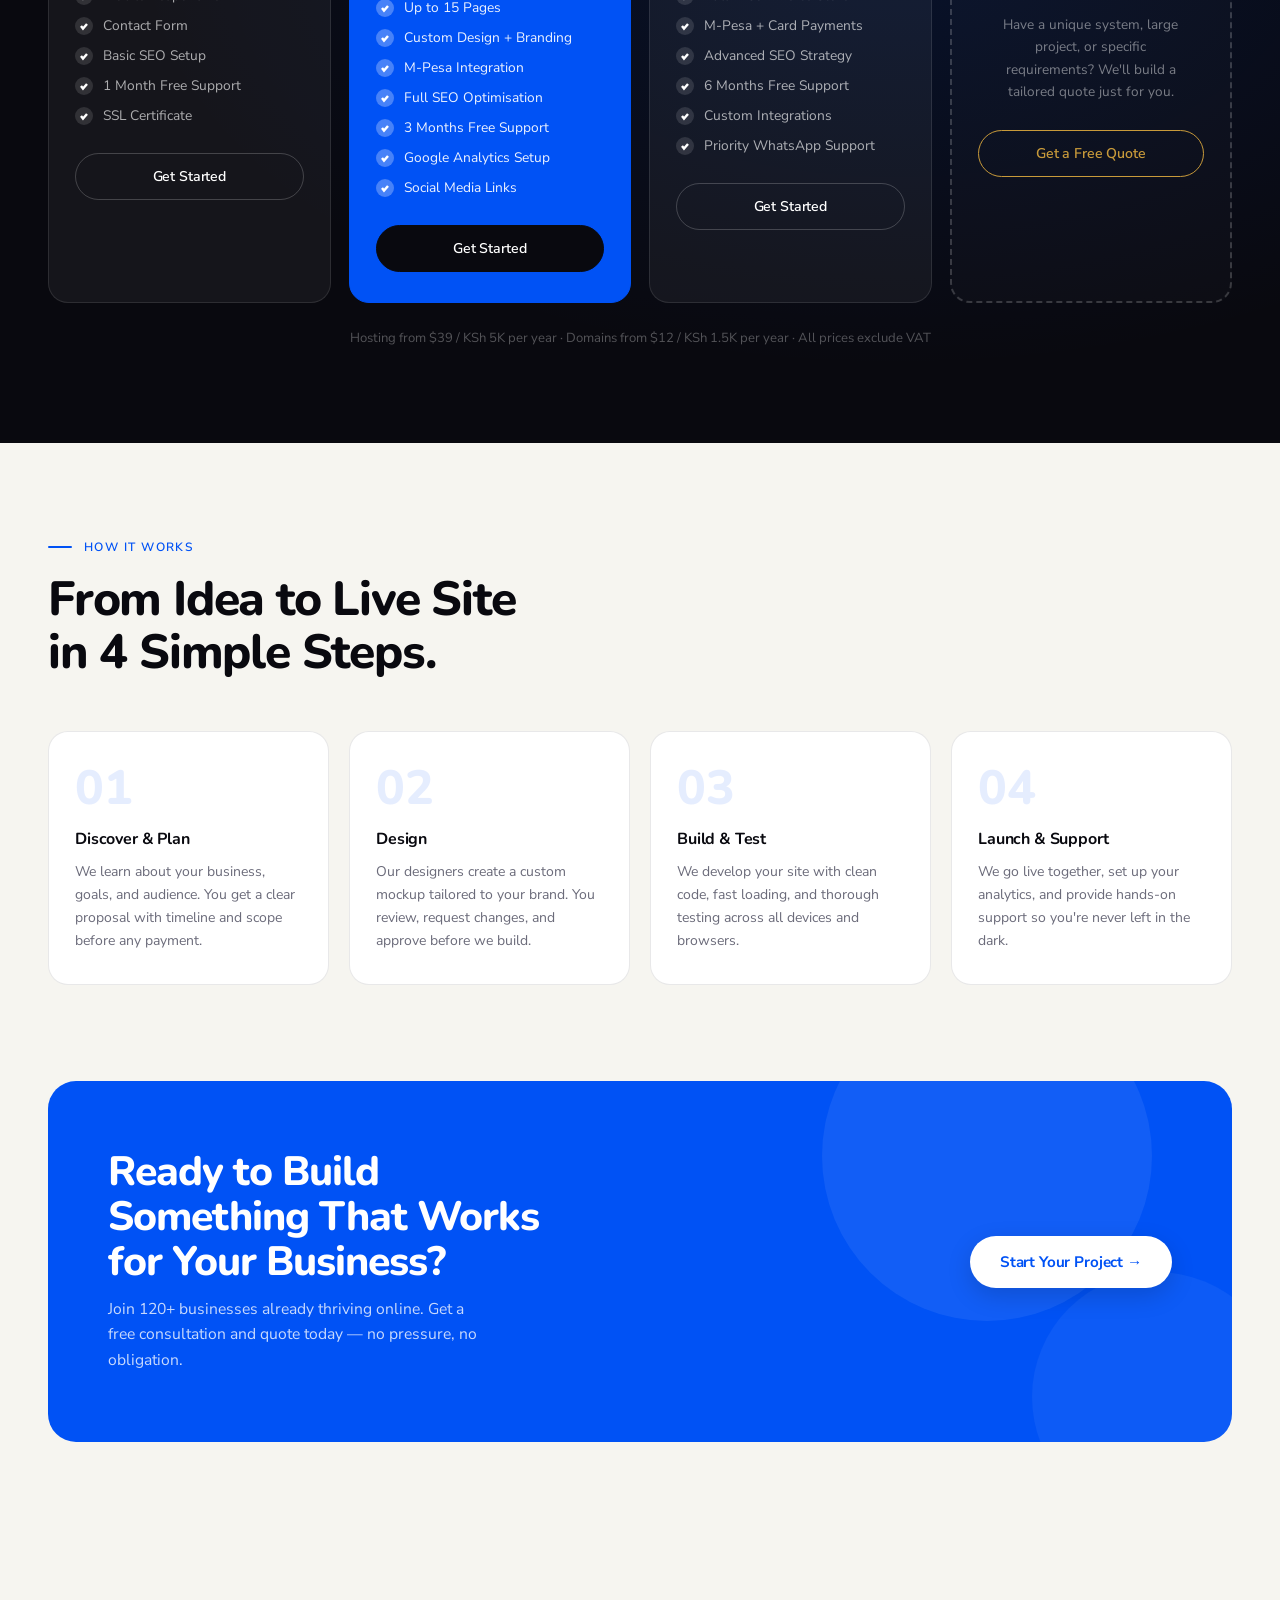
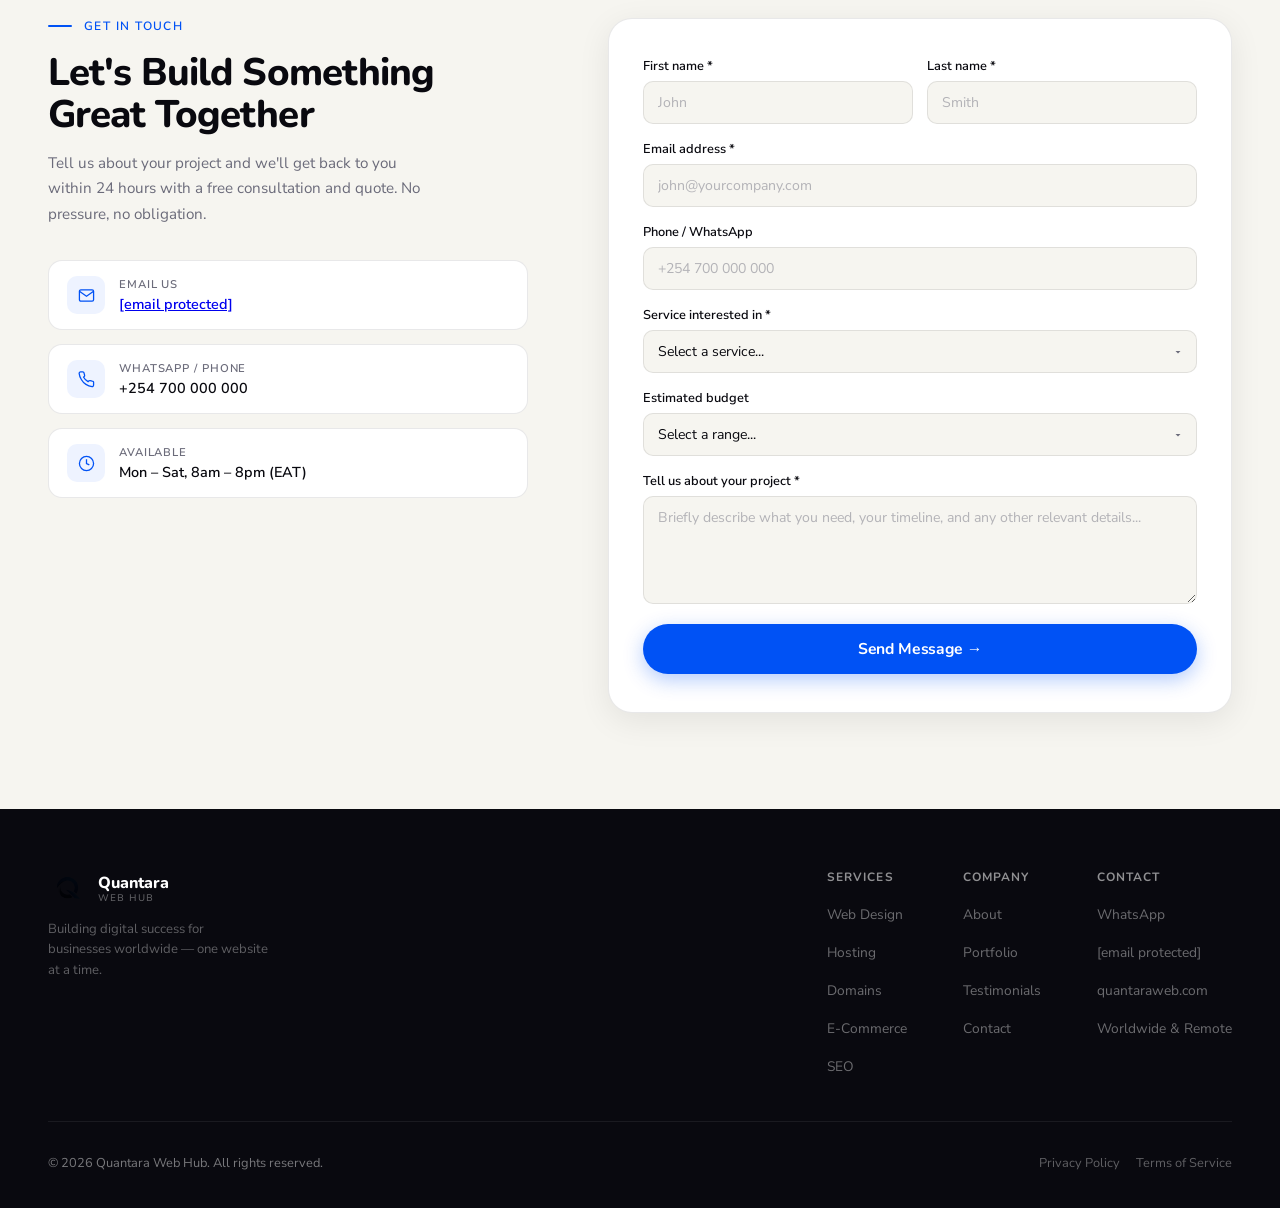
==== commit ce5419f0: "Add files via upload" ====
--- a/index.html
+++ b/index.html
@@ -585,6 +585,8 @@
   .hero-visual {
     animation: fadeIn 0.8s 0.2s ease both;
     position: relative;
+    overflow: visible;
+    padding: 28px 0 0 28px; /* room for the floating badge */
   }
   .hero-card {
     background: var(--ink);
@@ -655,13 +657,15 @@
 
   /* Floating badge */
   .floating-badge {
-    position: absolute; top: -18px; left: -20px;
+    position: absolute; top: 0; left: 0;
     background: var(--gold); color: var(--ink);
     padding: 13px 18px; border-radius: 16px;
     font-family: 'Nunito', sans-serif;
     font-weight: 700; font-size: 0.8rem; line-height: 1.35;
     box-shadow: 0 8px 28px rgba(200,154,58,0.4);
     animation: float 3s ease-in-out infinite;
+    z-index: 10;
+    pointer-events: none;
   }
 
   /* ── SECTIONS ── */
@@ -1076,7 +1080,8 @@
     .hero-visual { display: block; }
     .hero-card { min-height: 220px; padding: 24px; }
     .card-headline { font-size: 1.3rem; }
-    .floating-badge { font-size: 0.75rem; padding: 10px 14px; top: 0; left: 0; }
+    .floating-badge { font-size: 0.75rem; padding: 10px 14px; top: 0; left: 0; z-index: 10; }
+    .hero-visual { padding: 24px 0 0 24px; }
     .hero h1 { font-size: clamp(2.2rem, 8vw, 3.2rem); }
     .hero-sub { max-width: 100%; font-size: 0.97rem; }
     .hero-actions { gap: 12px; }
@@ -1237,12 +1242,11 @@
   </div>
 
   <div class="hero-visual">
-    <div style="position: relative; padding: 24px 0 0 24px;">
-      <div class="floating-badge">
-        ✦ Starting from<br>
-        <span style="font-size: 1.1rem;">$195 / KSh 25K</span>
-      </div>
-      <div class="hero-card">
+    <div class="floating-badge">
+      ✦ Starting from<br>
+      <span style="font-size: 1.1rem;">$195 / KSh 25K</span>
+    </div>
+    <div class="hero-card">
         <div>
           <div class="card-tag">
             <span class="card-live"></span>
@@ -1268,7 +1272,6 @@
             </svg>
           </div>
         </div>
-      </div>
     </div>
   </div>
 </section>
@@ -1837,6 +1840,10 @@
     }
 
     function animateCounter(el) {
+      if (el.dataset.animated) return; // guard: never fire twice
+      el.dataset.animated = '1';
+      counterObserver.unobserve(el);
+
       const target   = parseFloat(el.dataset.target);
       const suffix   = el.dataset.suffix || '';
       const decimals = parseInt(el.dataset.decimals || '0', 10);
@@ -1849,10 +1856,7 @@
         const elapsed  = now - start;
         const progress = Math.min(elapsed / duration, 1);
         const eased    = easeOutCubic(progress);
-        const current  = eased * target;
-
-        el.textContent = current.toFixed(decimals) + suffix;
-
+        el.textContent = (eased * target).toFixed(decimals) + suffix;
         if (progress < 1) {
           requestAnimationFrame(tick);
         } else {
@@ -1862,19 +1866,57 @@
           el.addEventListener('animationend', () => el.classList.remove('done'), { once: true });
         }
       }
-
       requestAnimationFrame(tick);
     }
 
+    function isInViewport(el) {
+      const r = el.getBoundingClientRect();
+      return r.top < window.innerHeight && r.bottom > 0;
+    }
+
+    // Check all un-animated counters that are currently visible
+    function checkVisible() {
+      counters.forEach(el => {
+        if (!el.dataset.animated && isInViewport(el)) animateCounter(el);
+      });
+    }
+
+    // IntersectionObserver catches counters that start below the fold
     const counterObserver = new IntersectionObserver((entries) => {
       entries.forEach(entry => {
-        if (entry.isIntersecting) {
-          animateCounter(entry.target);
-          counterObserver.unobserve(entry.target);
-        }
+        if (entry.isIntersecting) animateCounter(entry.target);
       });
-    }, { threshold: 0.5 });
+    }, { threshold: 0.1 });
 
     counters.forEach(el => counterObserver.observe(el));
+
+    // ── THE KEY FIX FOR MOBILE ──
+    // On mobile the hero stats sit inside the viewport on load, but the
+    // splash screen (z-index 9999) covers everything until ~2700ms.
+    // The IntersectionObserver fires immediately (element IS in viewport)
+    // but by then animateCounter may have already run during the splash,
+    // meaning users never see the animation after the splash fades out.
+    //
+    // Solution: re-check visibility RIGHT AFTER the splash is dismissed,
+    // and also listen for scroll so below-fold counters still work.
+
+    function startCountersAfterSplash() {
+      checkVisible(); // catch any already-visible counters
+      window.addEventListener('scroll', checkVisible, { passive: true });
+    }
+
+    const splash = document.getElementById('splash');
+    if (!splash) {
+      // Splash already gone (cached page, fast connection)
+      setTimeout(startCountersAfterSplash, 50);
+    } else {
+      // Wait for the splash fade-out transition to end, then run
+      splash.addEventListener('transitionend', () => {
+        setTimeout(startCountersAfterSplash, 50);
+      }, { once: true });
+
+      // Hard fallback at 3.1s (just after the 2700ms dismiss + 400ms transition)
+      setTimeout(startCountersAfterSplash, 3100);
+    }
   })();
 </script>
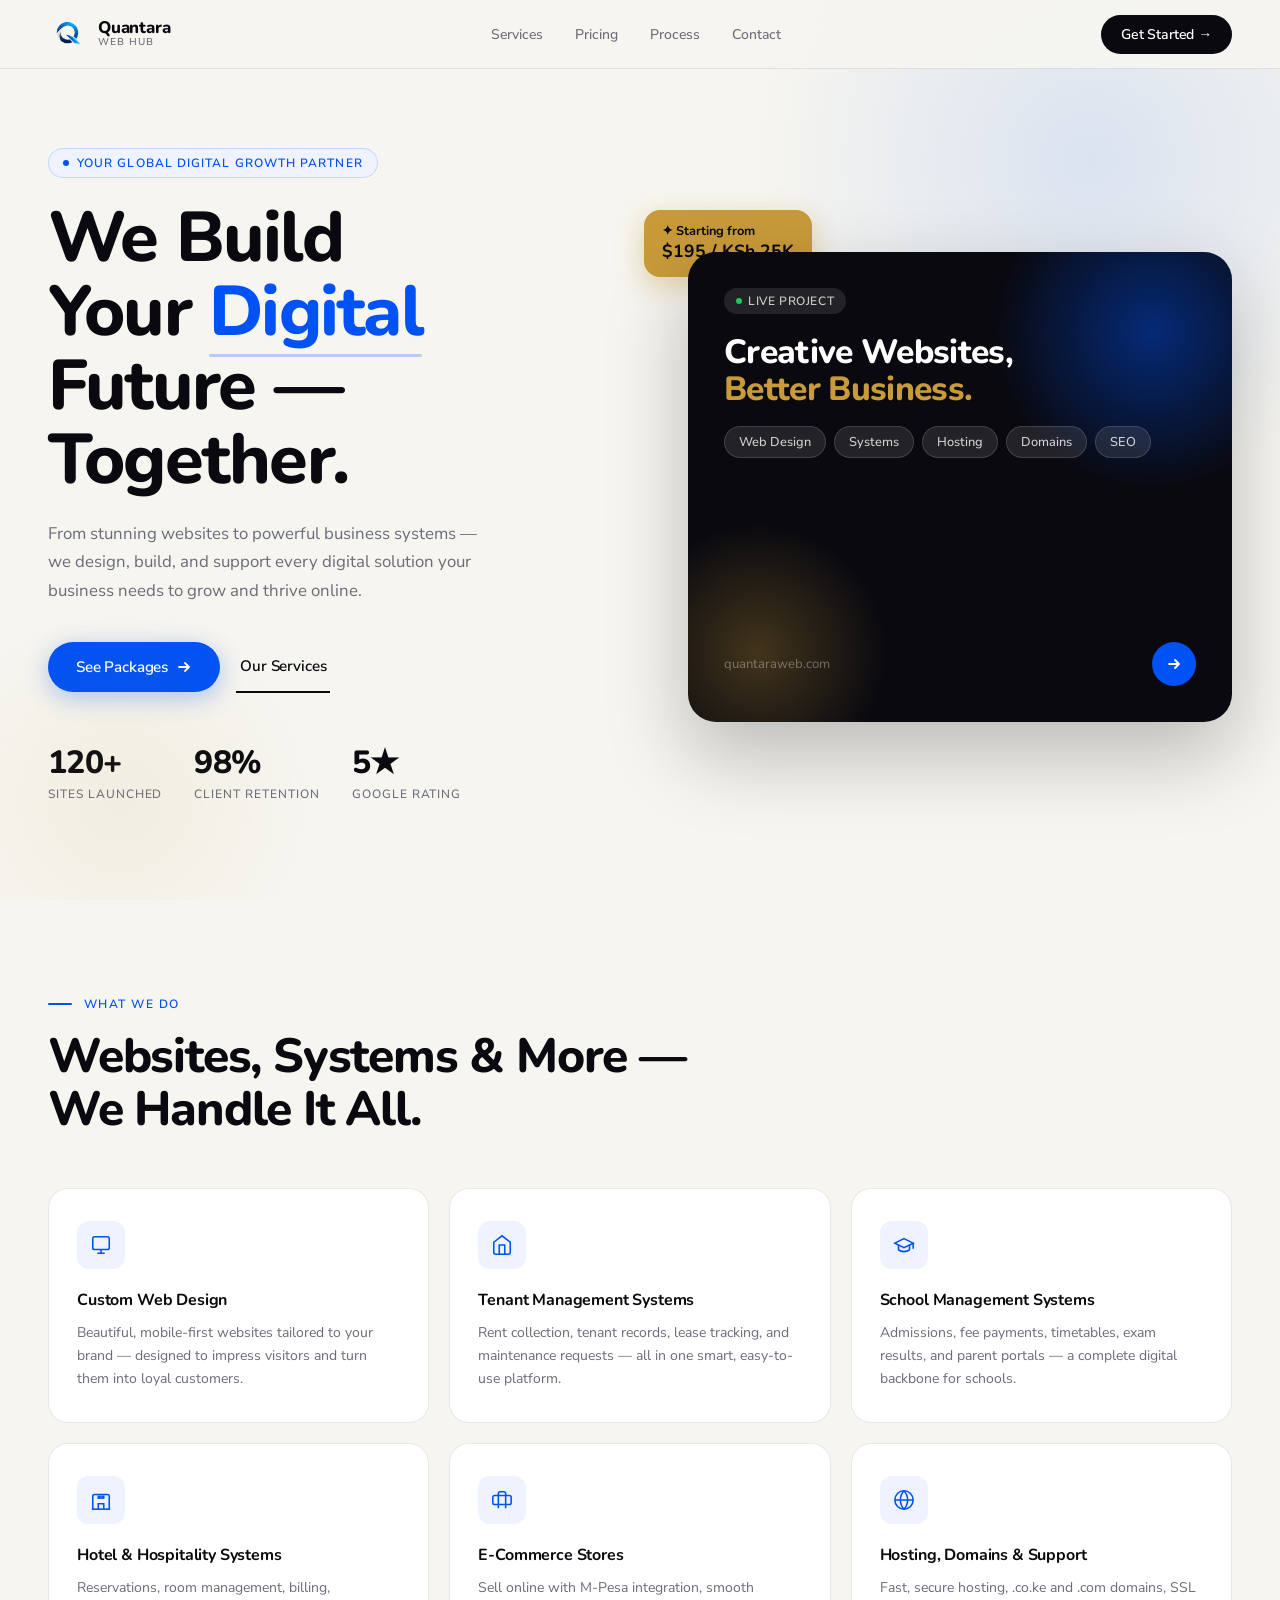
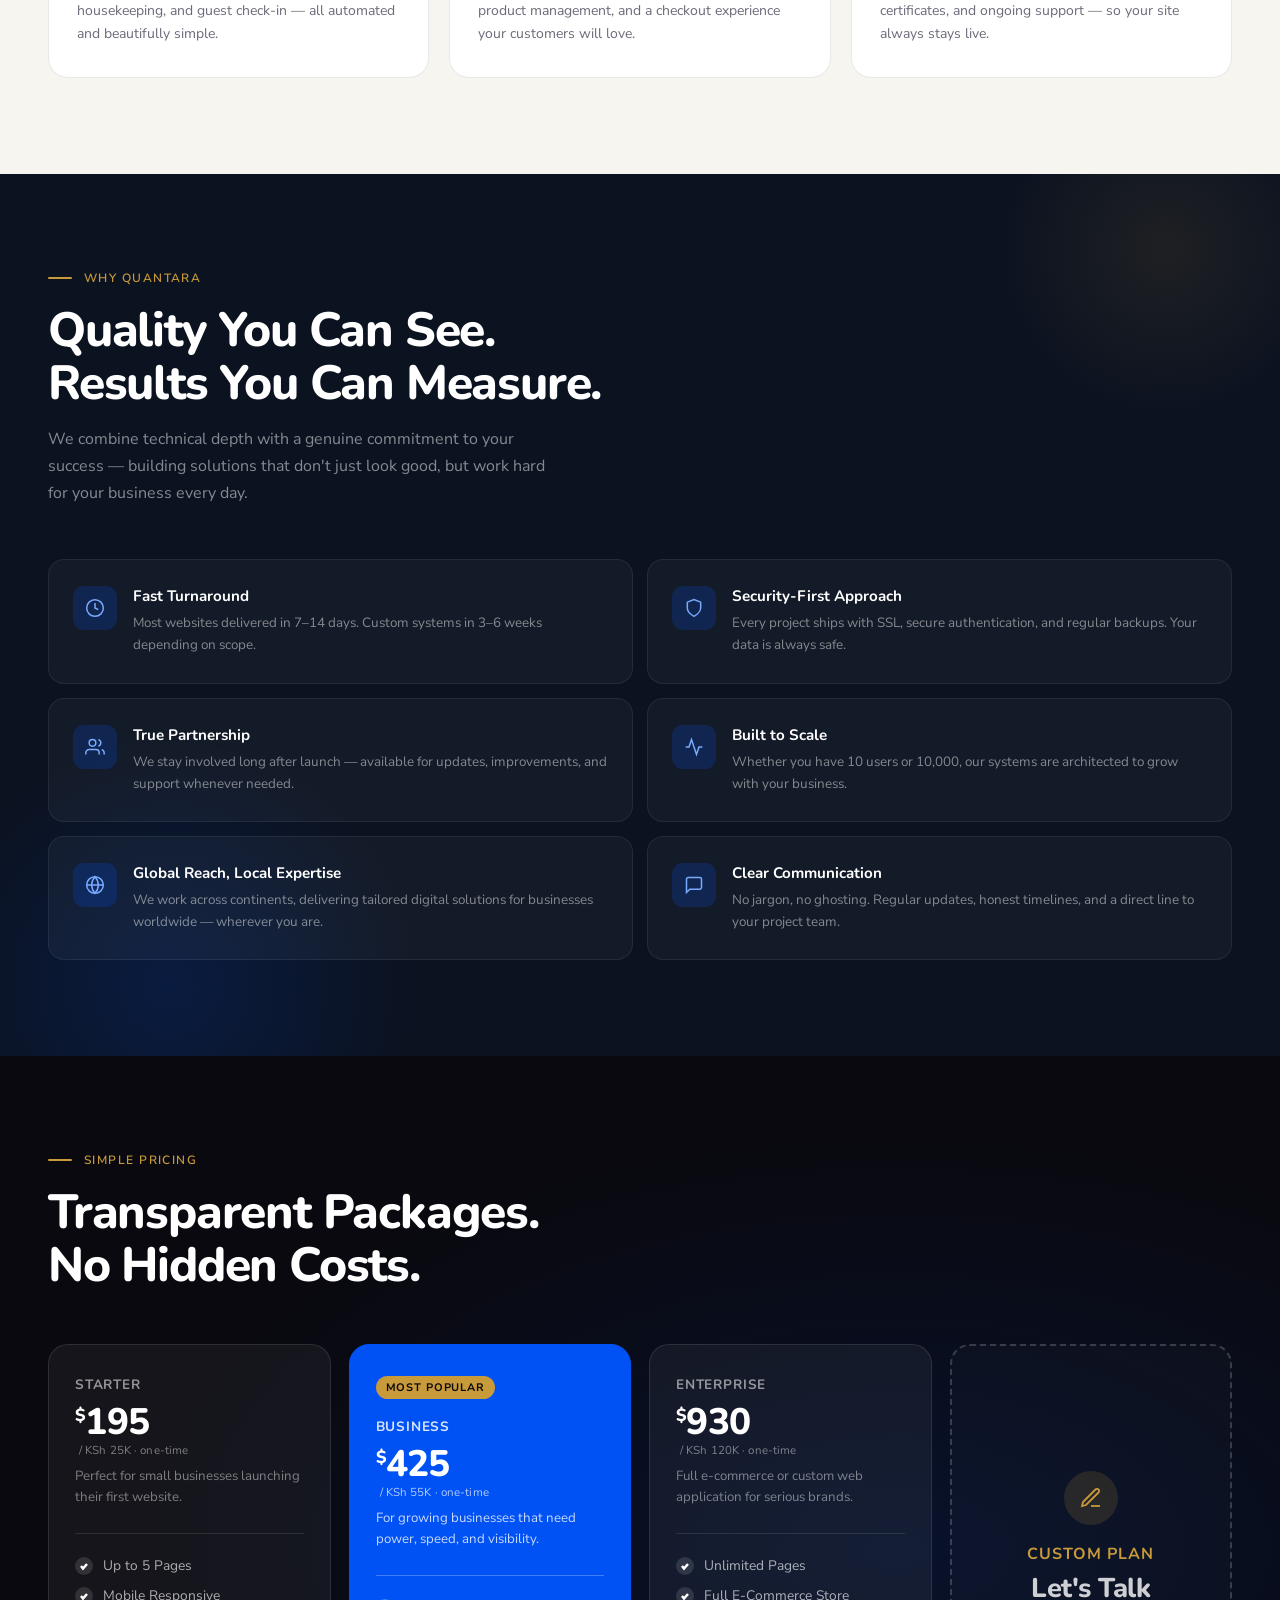
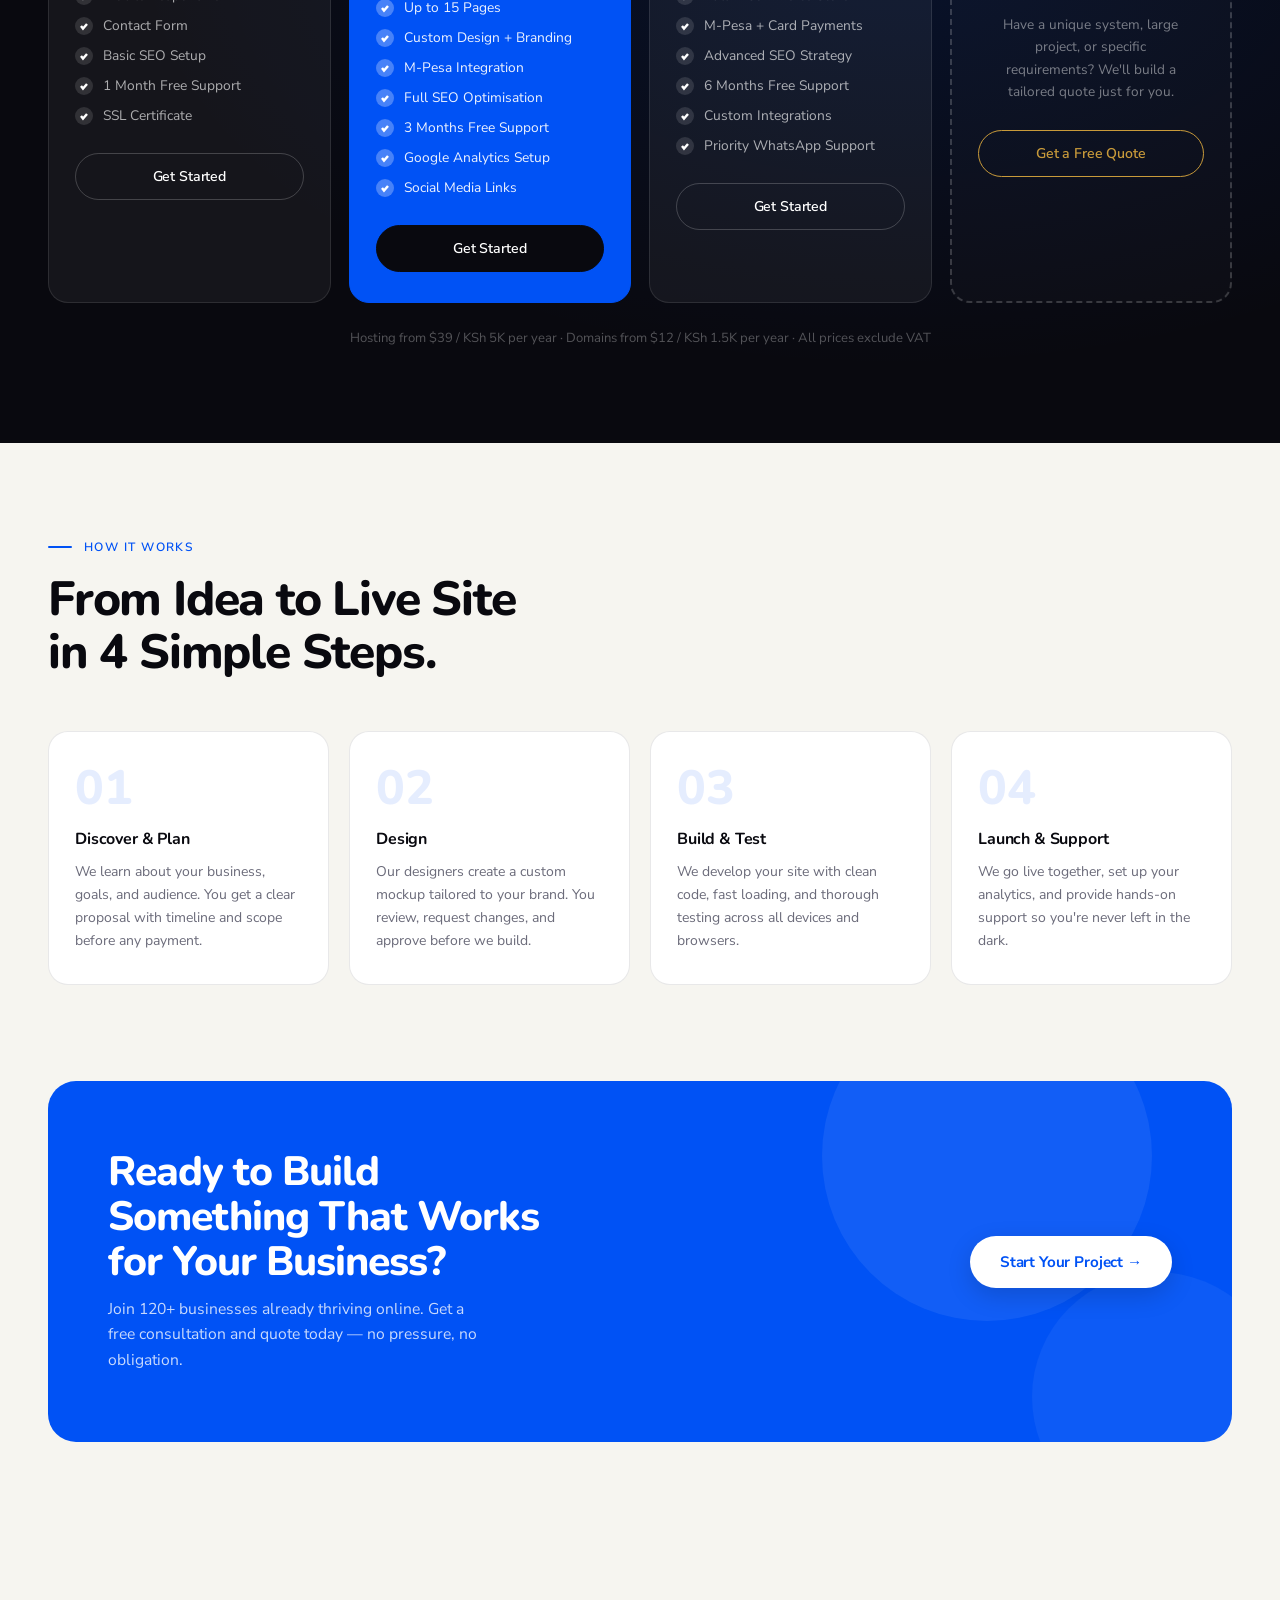
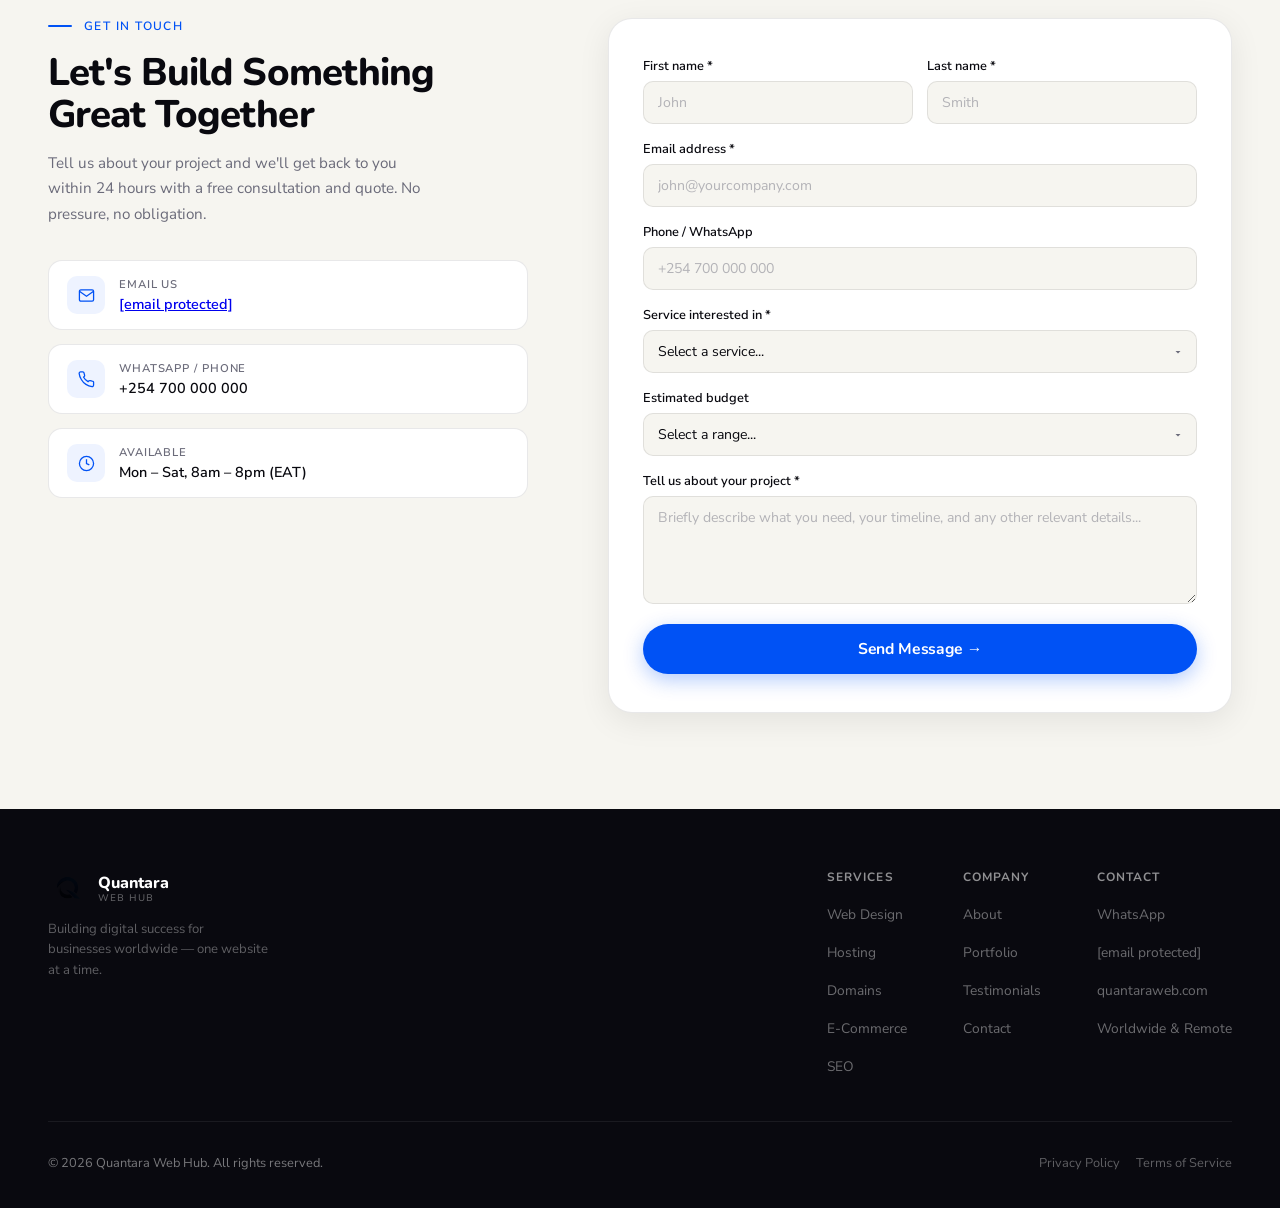
==== commit 8b2e4b9d: "Add files via upload" ====
--- a/index.html
+++ b/index.html
@@ -123,215 +123,6 @@
   /* Lock scroll while splash is visible */
   body.splash-active { overflow: hidden; }
 
-  /* ── STICKY CTA BAR ── */
-  #sticky-cta {
-    position: fixed;
-    bottom: 0; left: 0; right: 0;
-    z-index: 180;
-    background: var(--ink);
-    color: #fff;
-    padding: 14px 24px;
-    display: flex;
-    align-items: center;
-    justify-content: center;
-    gap: 20px;
-    box-shadow: 0 -4px 32px rgba(0,0,0,0.18);
-    transform: translateY(100%);
-    transition: transform 0.4s cubic-bezier(0.22,1,0.36,1);
-    flex-wrap: wrap;
-  }
-  #sticky-cta.visible { transform: translateY(0); }
-  .scta-text {
-    font-family: 'Nunito', sans-serif;
-    font-size: 0.95rem; font-weight: 700;
-    letter-spacing: -0.01em;
-    white-space: nowrap;
-  }
-  .scta-text span { color: #6EA8FF; }
-  .scta-actions { display: flex; align-items: center; gap: 10px; }
-  .scta-btn {
-    display: inline-flex; align-items: center; gap: 7px;
-    background: var(--electric); color: #fff;
-    padding: 10px 22px; border-radius: 100px;
-    font-size: 0.85rem; font-weight: 700;
-    text-decoration: none; letter-spacing: -0.01em;
-    transition: background 0.2s, transform 0.15s;
-    white-space: nowrap;
-    box-shadow: 0 4px 16px rgba(0,82,245,0.4);
-  }
-  .scta-btn:hover { background: var(--electric-dim); transform: translateY(-1px); }
-  .scta-btn.ghost-btn {
-    background: rgba(255,255,255,0.1);
-    box-shadow: none;
-    border: 1px solid rgba(255,255,255,0.2);
-  }
-  .scta-btn.ghost-btn:hover { background: rgba(255,255,255,0.18); }
-  .scta-dismiss {
-    position: absolute; right: 16px; top: 50%; transform: translateY(-50%);
-    background: none; border: none; cursor: pointer;
-    color: rgba(255,255,255,0.4); font-size: 1.1rem; line-height: 1;
-    padding: 4px 8px;
-    transition: color 0.2s;
-  }
-  .scta-dismiss:hover { color: #fff; }
-  @media (max-width: 600px) {
-    #sticky-cta { padding: 12px 40px 12px 16px; gap: 10px; }
-    .scta-text { font-size: 0.82rem; }
-    .scta-btn { padding: 9px 16px; font-size: 0.8rem; }
-    .scta-btn.ghost-btn { display: none; }
-  }
-
-  /* ── WHATSAPP CHAT WIDGET ── */
-  #wa-widget {
-    position: fixed;
-    bottom: 24px; right: 24px;
-    z-index: 170;
-    display: flex; flex-direction: column; align-items: flex-end;
-    gap: 12px;
-    transition: bottom 0.4s cubic-bezier(0.22,1,0.36,1);
-  }
-  #wa-widget.scta-offset { bottom: 82px; }
-
-  .wa-bubble {
-    width: 58px; height: 58px; border-radius: 50%;
-    background: #25D366;
-    display: flex; align-items: center; justify-content: center;
-    cursor: pointer;
-    box-shadow: 0 6px 28px rgba(37,211,102,0.45);
-    transition: transform 0.2s, box-shadow 0.2s;
-    position: relative;
-    border: none;
-    flex-shrink: 0;
-  }
-  .wa-bubble:hover { transform: scale(1.08); box-shadow: 0 10px 36px rgba(37,211,102,0.55); }
-  .wa-bubble svg { width: 30px; height: 30px; }
-  .wa-pulse {
-    position: absolute; inset: -4px;
-    border-radius: 50%;
-    border: 2px solid rgba(37,211,102,0.45);
-    animation: waPulse 2s ease-out infinite;
-  }
-  @keyframes waPulse {
-    0% { transform: scale(1); opacity: 1; }
-    100% { transform: scale(1.6); opacity: 0; }
-  }
-  .wa-notification {
-    position: absolute; top: -2px; right: -2px;
-    width: 18px; height: 18px; border-radius: 50%;
-    background: #EF4444; border: 2px solid var(--paper);
-    font-size: 0.6rem; font-weight: 700; color: #fff;
-    display: flex; align-items: center; justify-content: center;
-  }
-
-  .wa-popup {
-    background: #fff;
-    border-radius: 18px;
-    box-shadow: 0 12px 48px rgba(0,0,0,0.14);
-    width: 300px;
-    overflow: hidden;
-    opacity: 0; pointer-events: none;
-    transform: translateY(12px) scale(0.97);
-    transform-origin: bottom right;
-    transition: opacity 0.25s ease, transform 0.25s cubic-bezier(0.22,1,0.36,1);
-  }
-  .wa-popup.open { opacity: 1; pointer-events: all; transform: translateY(0) scale(1); }
-
-  .wa-popup-header {
-    background: #075E54;
-    padding: 16px 18px;
-    display: flex; align-items: center; gap: 12px;
-  }
-  .wa-avatar {
-    width: 44px; height: 44px; border-radius: 50%;
-    background: rgba(255,255,255,0.15);
-    display: flex; align-items: center; justify-content: center;
-    flex-shrink: 0;
-    font-size: 1.4rem;
-  }
-  .wa-header-info { flex: 1; }
-  .wa-header-name {
-    font-family: 'Nunito', sans-serif;
-    font-size: 0.95rem; font-weight: 700; color: #fff;
-  }
-  .wa-header-status {
-    font-size: 0.75rem; color: rgba(255,255,255,0.7);
-    display: flex; align-items: center; gap: 5px; margin-top: 2px;
-  }
-  .wa-status-dot {
-    width: 7px; height: 7px; border-radius: 50%;
-    background: #25D366;
-    animation: pulse 2s infinite;
-  }
-  .wa-popup-close {
-    background: none; border: none; cursor: pointer;
-    color: rgba(255,255,255,0.6); font-size: 1.1rem;
-    line-height: 1; padding: 2px;
-    transition: color 0.2s;
-  }
-  .wa-popup-close:hover { color: #fff; }
-
-  .wa-popup-body {
-    padding: 16px 18px;
-    background: #ECE5DD;
-    min-height: 80px;
-    display: flex;
-  }
-  .wa-message-bubble {
-    background: #fff;
-    border-radius: 12px 12px 12px 0;
-    padding: 10px 14px;
-    box-shadow: 0 1px 4px rgba(0,0,0,0.1);
-    max-width: 220px;
-  }
-  .wa-message-text {
-    font-size: 0.85rem; color: #111; line-height: 1.5;
-  }
-  .wa-message-time {
-    font-size: 0.68rem; color: #999;
-    text-align: right; margin-top: 4px;
-  }
-
-  .wa-popup-footer {
-    padding: 14px 18px;
-    background: #fff;
-  }
-  .wa-start-btn {
-    display: flex; align-items: center; justify-content: center; gap: 8px;
-    background: #25D366; color: #fff;
-    padding: 13px 20px; border-radius: 100px;
-    font-size: 0.9rem; font-weight: 700;
-    text-decoration: none; width: 100%;
-    transition: background 0.2s, transform 0.15s;
-    box-shadow: 0 4px 16px rgba(37,211,102,0.35);
-  }
-  .wa-start-btn:hover { background: #1ebe5d; transform: translateY(-1px); }
-  .wa-tooltip {
-    position: absolute;
-    right: 68px; bottom: 14px;
-    background: var(--ink); color: #fff;
-    font-size: 0.78rem; font-weight: 600;
-    padding: 6px 12px; border-radius: 8px;
-    white-space: nowrap;
-    opacity: 0; pointer-events: none;
-    transform: translateX(4px);
-    transition: opacity 0.2s, transform 0.2s;
-  }
-  .wa-tooltip::after {
-    content: '';
-    position: absolute; right: -5px; top: 50%;
-    transform: translateY(-50%);
-    border: 5px solid transparent;
-    border-right: 0;
-    border-left-color: var(--ink);
-  }
-  #wa-widget:hover .wa-tooltip { opacity: 1; transform: translateX(0); }
-  .wa-popup.open ~ .wa-tooltip { opacity: 0 !important; }
-  @media (max-width: 480px) {
-    .wa-popup { width: 270px; }
-    #wa-widget { bottom: 20px; right: 16px; }
-    #wa-widget.scta-offset { bottom: 86px; }
-  }
-
   /* Skip link for keyboard/screen reader users */
   .skip-link {
     position: absolute; top: -100px; left: 16px; z-index: 9999;
@@ -564,29 +355,10 @@
   }
   .stat-label { font-size: 0.75rem; color: var(--muted); margin-top: 2px; text-transform: uppercase; letter-spacing: 0.08em; font-weight: 500; }
 
-  /* ── ANIMATED COUNTERS ── */
-  .counter {
-    transition: color 0.3s ease;
-  }
-  .counter.counting {
-    color: var(--electric);
-  }
-  @keyframes counterPop {
-    0%   { transform: scale(1); }
-    50%  { transform: scale(1.12); }
-    100% { transform: scale(1); }
-  }
-  .counter.done {
-    animation: counterPop 0.35s cubic-bezier(0.22,1,0.36,1);
-    color: var(--ink);
-  }
-
   /* Hero visual panel */
   .hero-visual {
     animation: fadeIn 0.8s 0.2s ease both;
     position: relative;
-    overflow: visible;
-    padding: 28px 0 0 28px; /* room for the floating badge */
   }
   .hero-card {
     background: var(--ink);
@@ -657,15 +429,13 @@
 
   /* Floating badge */
   .floating-badge {
-    position: absolute; top: 0; left: 0;
+    position: absolute; top: -18px; left: -20px;
     background: var(--gold); color: var(--ink);
     padding: 13px 18px; border-radius: 16px;
     font-family: 'Nunito', sans-serif;
     font-weight: 700; font-size: 0.8rem; line-height: 1.35;
     box-shadow: 0 8px 28px rgba(200,154,58,0.4);
     animation: float 3s ease-in-out infinite;
-    z-index: 10;
-    pointer-events: none;
   }
 
   /* ── SECTIONS ── */
@@ -1080,8 +850,7 @@
     .hero-visual { display: block; }
     .hero-card { min-height: 220px; padding: 24px; }
     .card-headline { font-size: 1.3rem; }
-    .floating-badge { font-size: 0.75rem; padding: 10px 14px; top: 0; left: 0; z-index: 10; }
-    .hero-visual { padding: 24px 0 0 24px; }
+    .floating-badge { font-size: 0.75rem; padding: 10px 14px; top: 0; left: 0; }
     .hero h1 { font-size: clamp(2.2rem, 8vw, 3.2rem); }
     .hero-sub { max-width: 100%; font-size: 0.97rem; }
     .hero-actions { gap: 12px; }
@@ -1227,26 +996,27 @@
     </div>
     <div class="hero-stats">
       <div class="stat-item">
-        <div class="stat-num counter" data-target="120" data-suffix="+">0+</div>
+        <div class="stat-num">120+</div>
         <div class="stat-label">Sites Launched</div>
       </div>
       <div class="stat-item">
-        <div class="stat-num counter" data-target="98" data-suffix="%">0%</div>
+        <div class="stat-num">98%</div>
         <div class="stat-label">Client Retention</div>
       </div>
       <div class="stat-item">
-        <div class="stat-num counter" data-target="5" data-suffix="★" data-decimals="1">0★</div>
+        <div class="stat-num">5★</div>
         <div class="stat-label">Google Rating</div>
       </div>
     </div>
   </div>
 
   <div class="hero-visual">
-    <div class="floating-badge">
-      ✦ Starting from<br>
-      <span style="font-size: 1.1rem;">$195 / KSh 25K</span>
-    </div>
-    <div class="hero-card">
+    <div style="position: relative; padding: 24px 0 0 24px;">
+      <div class="floating-badge">
+        ✦ Starting from<br>
+        <span style="font-size: 1.1rem;">$195 / KSh 25K</span>
+      </div>
+      <div class="hero-card">
         <div>
           <div class="card-tag">
             <span class="card-live"></span>
@@ -1272,6 +1042,7 @@
             </svg>
           </div>
         </div>
+      </div>
     </div>
   </div>
 </section>
@@ -1605,55 +1376,6 @@
 </footer>
 </main>
 
-<!-- ── STICKY CTA BAR ── -->
-<div id="sticky-cta" role="banner" aria-label="Contact prompt">
-  <p class="scta-text">Ready to grow online? <span>Let's build your dream site.</span></p>
-  <div class="scta-actions">
-    <a href="https://wa.me/254700000000?text=Hi%20Quantara%2C%20I%27d%20like%20to%20discuss%20a%20project" class="scta-btn" target="_blank" rel="noopener">
-      <svg width="16" height="16" viewBox="0 0 24 24" fill="currentColor"><path d="M17.472 14.382c-.297-.149-1.758-.867-2.03-.967-.273-.099-.471-.148-.67.15-.197.297-.767.966-.94 1.164-.173.199-.347.223-.644.075-.297-.15-1.255-.463-2.39-1.475-.883-.788-1.48-1.761-1.653-2.059-.173-.297-.018-.458.13-.606.134-.133.298-.347.446-.52.149-.174.198-.298.298-.497.099-.198.05-.371-.025-.52-.075-.149-.669-1.612-.916-2.207-.242-.579-.487-.5-.669-.51-.173-.008-.371-.01-.57-.01-.198 0-.52.074-.792.372-.272.297-1.04 1.016-1.04 2.479 0 1.462 1.065 2.875 1.213 3.074.149.198 2.096 3.2 5.077 4.487.709.306 1.262.489 1.694.625.712.227 1.36.195 1.871.118.571-.085 1.758-.719 2.006-1.413.248-.694.248-1.289.173-1.413-.074-.124-.272-.198-.57-.347m-5.421 7.403h-.004a9.87 9.87 0 01-5.031-1.378l-.361-.214-3.741.982.998-3.648-.235-.374a9.86 9.86 0 01-1.51-5.26c.001-5.45 4.436-9.884 9.888-9.884 2.64 0 5.122 1.03 6.988 2.898a9.825 9.825 0 012.893 6.994c-.003 5.45-4.437 9.884-9.885 9.884m8.413-18.297A11.815 11.815 0 0012.05 0C5.495 0 .16 5.335.157 11.892c0 2.096.547 4.142 1.588 5.945L.057 24l6.305-1.654a11.882 11.882 0 005.683 1.448h.005c6.554 0 11.89-5.335 11.893-11.893a11.821 11.821 0 00-3.48-8.413z"/></svg>
-      Chat on WhatsApp
-    </a>
-    <a href="#contact" class="scta-btn ghost-btn">Get a Quote</a>
-  </div>
-  <button class="scta-dismiss" aria-label="Dismiss banner" title="Dismiss">✕</button>
-</div>
-
-<!-- ── WHATSAPP CHAT WIDGET ── -->
-<div id="wa-widget">
-  <div class="wa-popup" id="waPopup" role="dialog" aria-label="WhatsApp chat" aria-modal="true">
-    <div class="wa-popup-header">
-      <div class="wa-avatar">🌐</div>
-      <div class="wa-header-info">
-        <div class="wa-header-name">Quantara Web Hub</div>
-        <div class="wa-header-status">
-          <span class="wa-status-dot"></span> Typically replies instantly
-        </div>
-      </div>
-      <button class="wa-popup-close" id="waClose" aria-label="Close chat">✕</button>
-    </div>
-    <div class="wa-popup-body">
-      <div class="wa-message-bubble">
-        <p class="wa-message-text">👋 Hi there! Ready to take your business online? Send us a message and we'll get back to you right away.</p>
-        <p class="wa-message-time">now</p>
-      </div>
-    </div>
-    <div class="wa-popup-footer">
-      <a href="https://wa.me/254700000000?text=Hi%20Quantara%2C%20I%27d%20like%20to%20discuss%20a%20project" target="_blank" rel="noopener" class="wa-start-btn">
-        <svg width="18" height="18" viewBox="0 0 24 24" fill="currentColor"><path d="M17.472 14.382c-.297-.149-1.758-.867-2.03-.967-.273-.099-.471-.148-.67.15-.197.297-.767.966-.94 1.164-.173.199-.347.223-.644.075-.297-.15-1.255-.463-2.39-1.475-.883-.788-1.48-1.761-1.653-2.059-.173-.297-.018-.458.13-.606.134-.133.298-.347.446-.52.149-.174.198-.298.298-.497.099-.198.05-.371-.025-.52-.075-.149-.669-1.612-.916-2.207-.242-.579-.487-.5-.669-.51-.173-.008-.371-.01-.57-.01-.198 0-.52.074-.792.372-.272.297-1.04 1.016-1.04 2.479 0 1.462 1.065 2.875 1.213 3.074.149.198 2.096 3.2 5.077 4.487.709.306 1.262.489 1.694.625.712.227 1.36.195 1.871.118.571-.085 1.758-.719 2.006-1.413.248-.694.248-1.289.173-1.413-.074-.124-.272-.198-.57-.347m-5.421 7.403h-.004a9.87 9.87 0 01-5.031-1.378l-.361-.214-3.741.982.998-3.648-.235-.374a9.86 9.86 0 01-1.51-5.26c.001-5.45 4.436-9.884 9.888-9.884 2.64 0 5.122 1.03 6.988 2.898a9.825 9.825 0 012.893 6.994c-.003 5.45-4.437 9.884-9.885 9.884m8.413-18.297A11.815 11.815 0 0012.05 0C5.495 0 .16 5.335.157 11.892c0 2.096.547 4.142 1.588 5.945L.057 24l6.305-1.654a11.882 11.882 0 005.683 1.448h.005c6.554 0 11.89-5.335 11.893-11.893a11.821 11.821 0 00-3.48-8.413z"/></svg>
-        Start Chat
-      </a>
-    </div>
-  </div>
-  <div class="wa-tooltip">Chat with us!</div>
-  <button class="wa-bubble" id="waBubble" aria-label="Open WhatsApp chat" aria-expanded="false">
-    <span class="wa-pulse"></span>
-    <span class="wa-notification">1</span>
-    <svg viewBox="0 0 24 24" fill="white" xmlns="http://www.w3.org/2000/svg">
-      <path d="M17.472 14.382c-.297-.149-1.758-.867-2.03-.967-.273-.099-.471-.148-.67.15-.197.297-.767.966-.94 1.164-.173.199-.347.223-.644.075-.297-.15-1.255-.463-2.39-1.475-.883-.788-1.48-1.761-1.653-2.059-.173-.297-.018-.458.13-.606.134-.133.298-.347.446-.52.149-.174.198-.298.298-.497.099-.198.05-.371-.025-.52-.075-.149-.669-1.612-.916-2.207-.242-.579-.487-.5-.669-.51-.173-.008-.371-.01-.57-.01-.198 0-.52.074-.792.372-.272.297-1.04 1.016-1.04 2.479 0 1.462 1.065 2.875 1.213 3.074.149.198 2.096 3.2 5.077 4.487.709.306 1.262.489 1.694.625.712.227 1.36.195 1.871.118.571-.085 1.758-.719 2.006-1.413.248-.694.248-1.289.173-1.413-.074-.124-.272-.198-.57-.347m-5.421 7.403h-.004a9.87 9.87 0 01-5.031-1.378l-.361-.214-3.741.982.998-3.648-.235-.374a9.86 9.86 0 01-1.51-5.26c.001-5.45 4.436-9.884 9.888-9.884 2.64 0 5.122 1.03 6.988 2.898a9.825 9.825 0 012.893 6.994c-.003 5.45-4.437 9.884-9.885 9.884m8.413-18.297A11.815 11.815 0 0012.05 0C5.495 0 .16 5.335.157 11.892c0 2.096.547 4.142 1.588 5.945L.057 24l6.305-1.654a11.882 11.882 0 005.683 1.448h.005c6.554 0 11.89-5.335 11.893-11.893a11.821 11.821 0 00-3.48-8.413z"/>
-    </svg>
-  </button>
-</div>
-
 <script>
   // ── Splash screen dismiss ──
   (function() {
@@ -1755,168 +1477,4 @@
     el.style.transition = 'opacity 0.45s ease, transform 0.45s ease';
     observer.observe(el);
   });
-
-  // ── STICKY CTA BAR ──
-  (function() {
-    const bar = document.getElementById('sticky-cta');
-    const dismiss = bar.querySelector('.scta-dismiss');
-    const waWidget = document.getElementById('wa-widget');
-    let dismissed = false;
-
-    // Show after user scrolls past the hero (~100vh)
-    const heroHeight = window.innerHeight;
-
-    function updateBar() {
-      if (dismissed) return;
-      if (window.scrollY > heroHeight * 0.8) {
-        bar.classList.add('visible');
-        waWidget.classList.add('scta-offset');
-      } else {
-        bar.classList.remove('visible');
-        waWidget.classList.remove('scta-offset');
-      }
-    }
-
-    window.addEventListener('scroll', updateBar, { passive: true });
-
-    dismiss.addEventListener('click', () => {
-      dismissed = true;
-      bar.classList.remove('visible');
-      waWidget.classList.remove('scta-offset');
-      // Restore after 30s in case user wants it again
-      setTimeout(() => { dismissed = false; }, 30000);
-    });
-  })();
-
-  // ── WHATSAPP CHAT WIDGET ──
-  (function() {
-    const bubble = document.getElementById('waBubble');
-    const popup  = document.getElementById('waPopup');
-    const close  = document.getElementById('waClose');
-
-    // Show notification badge briefly, then hide after open
-    function openPopup() {
-      popup.classList.add('open');
-      bubble.setAttribute('aria-expanded', 'true');
-      // Hide notification dot once seen
-      const dot = bubble.querySelector('.wa-notification');
-      if (dot) { dot.style.display = 'none'; }
-    }
-
-    function closePopup() {
-      popup.classList.remove('open');
-      bubble.setAttribute('aria-expanded', 'false');
-    }
-
-    bubble.addEventListener('click', () => {
-      popup.classList.contains('open') ? closePopup() : openPopup();
-    });
-
-    close.addEventListener('click', closePopup);
-
-    // Close when clicking outside widget
-    document.addEventListener('click', (e) => {
-      if (!document.getElementById('wa-widget').contains(e.target)) {
-        closePopup();
-      }
-    });
-
-    // Auto-open popup after 8s (first visit feel), then stop
-    const autoOpen = setTimeout(() => {
-      if (!popup.classList.contains('open')) openPopup();
-    }, 8000);
-
-    // Cancel auto-open if user interacts first
-    bubble.addEventListener('click', () => clearTimeout(autoOpen), { once: true });
-  })();
-
-  // ── ANIMATED COUNTERS ──
-  (function() {
-    const counters = document.querySelectorAll('.counter');
-    if (!counters.length) return;
-
-    function easeOutCubic(t) {
-      return 1 - Math.pow(1 - t, 3);
-    }
-
-    function animateCounter(el) {
-      if (el.dataset.animated) return; // guard: never fire twice
-      el.dataset.animated = '1';
-      counterObserver.unobserve(el);
-
-      const target   = parseFloat(el.dataset.target);
-      const suffix   = el.dataset.suffix || '';
-      const decimals = parseInt(el.dataset.decimals || '0', 10);
-      const duration = 1800;
-      const start    = performance.now();
-
-      el.classList.add('counting');
-
-      function tick(now) {
-        const elapsed  = now - start;
-        const progress = Math.min(elapsed / duration, 1);
-        const eased    = easeOutCubic(progress);
-        el.textContent = (eased * target).toFixed(decimals) + suffix;
-        if (progress < 1) {
-          requestAnimationFrame(tick);
-        } else {
-          el.textContent = target.toFixed(decimals) + suffix;
-          el.classList.remove('counting');
-          el.classList.add('done');
-          el.addEventListener('animationend', () => el.classList.remove('done'), { once: true });
-        }
-      }
-      requestAnimationFrame(tick);
-    }
-
-    function isInViewport(el) {
-      const r = el.getBoundingClientRect();
-      return r.top < window.innerHeight && r.bottom > 0;
-    }
-
-    // Check all un-animated counters that are currently visible
-    function checkVisible() {
-      counters.forEach(el => {
-        if (!el.dataset.animated && isInViewport(el)) animateCounter(el);
-      });
-    }
-
-    // IntersectionObserver catches counters that start below the fold
-    const counterObserver = new IntersectionObserver((entries) => {
-      entries.forEach(entry => {
-        if (entry.isIntersecting) animateCounter(entry.target);
-      });
-    }, { threshold: 0.1 });
-
-    counters.forEach(el => counterObserver.observe(el));
-
-    // ── THE KEY FIX FOR MOBILE ──
-    // On mobile the hero stats sit inside the viewport on load, but the
-    // splash screen (z-index 9999) covers everything until ~2700ms.
-    // The IntersectionObserver fires immediately (element IS in viewport)
-    // but by then animateCounter may have already run during the splash,
-    // meaning users never see the animation after the splash fades out.
-    //
-    // Solution: re-check visibility RIGHT AFTER the splash is dismissed,
-    // and also listen for scroll so below-fold counters still work.
-
-    function startCountersAfterSplash() {
-      checkVisible(); // catch any already-visible counters
-      window.addEventListener('scroll', checkVisible, { passive: true });
-    }
-
-    const splash = document.getElementById('splash');
-    if (!splash) {
-      // Splash already gone (cached page, fast connection)
-      setTimeout(startCountersAfterSplash, 50);
-    } else {
-      // Wait for the splash fade-out transition to end, then run
-      splash.addEventListener('transitionend', () => {
-        setTimeout(startCountersAfterSplash, 50);
-      }, { once: true });
-
-      // Hard fallback at 3.1s (just after the 2700ms dismiss + 400ms transition)
-      setTimeout(startCountersAfterSplash, 3100);
-    }
-  })();
 </script>
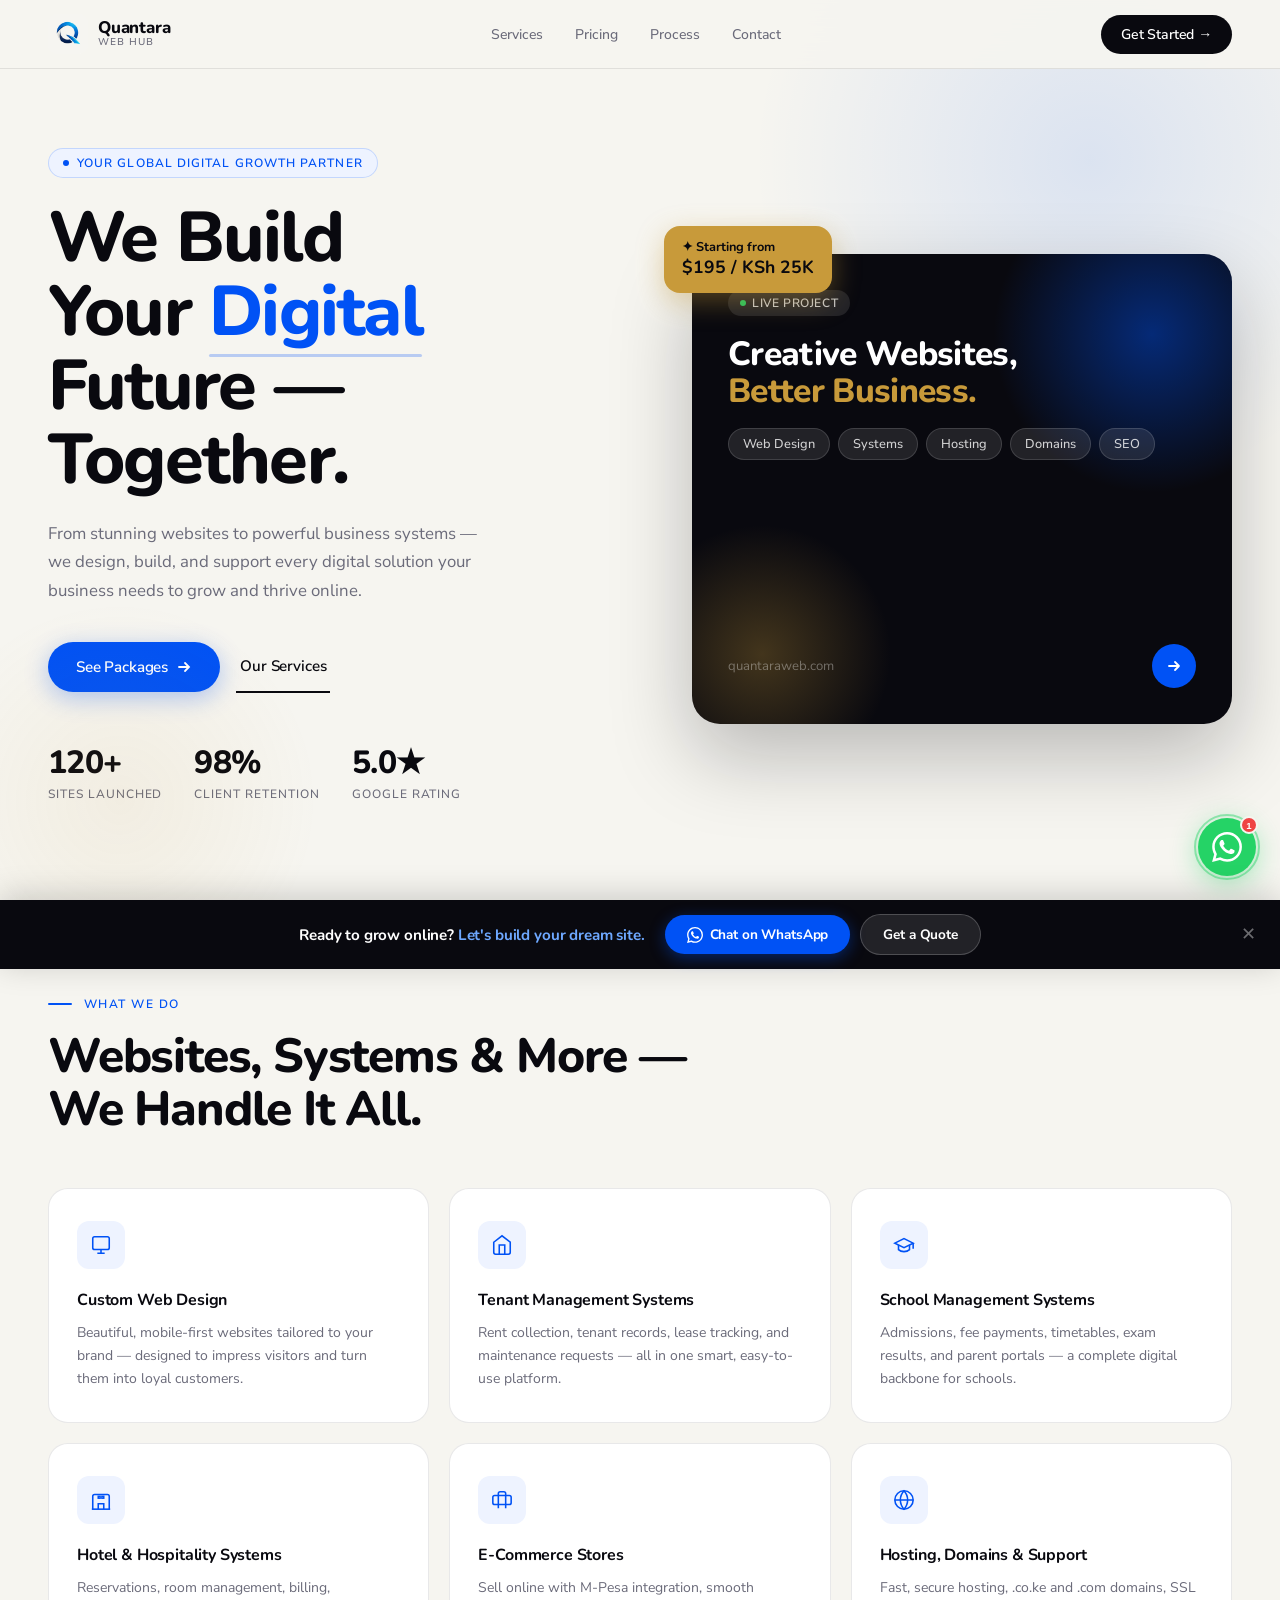
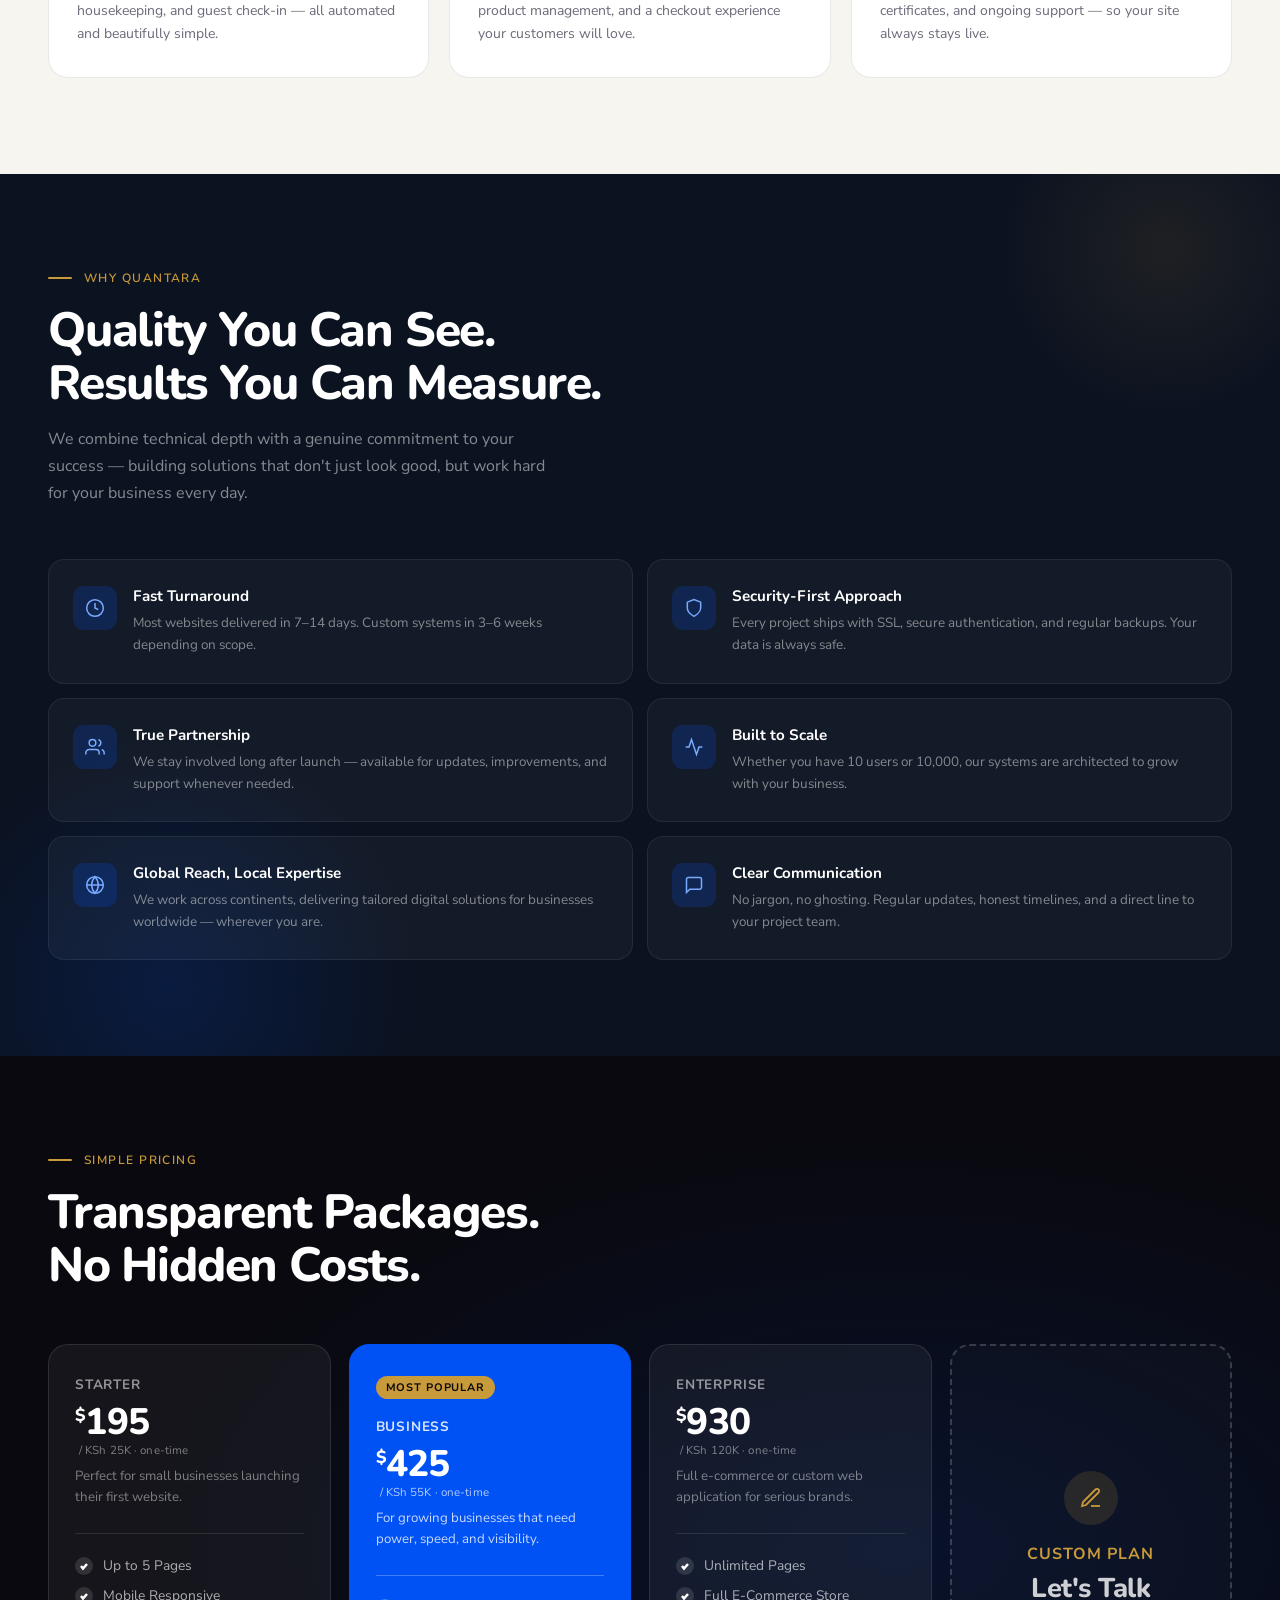
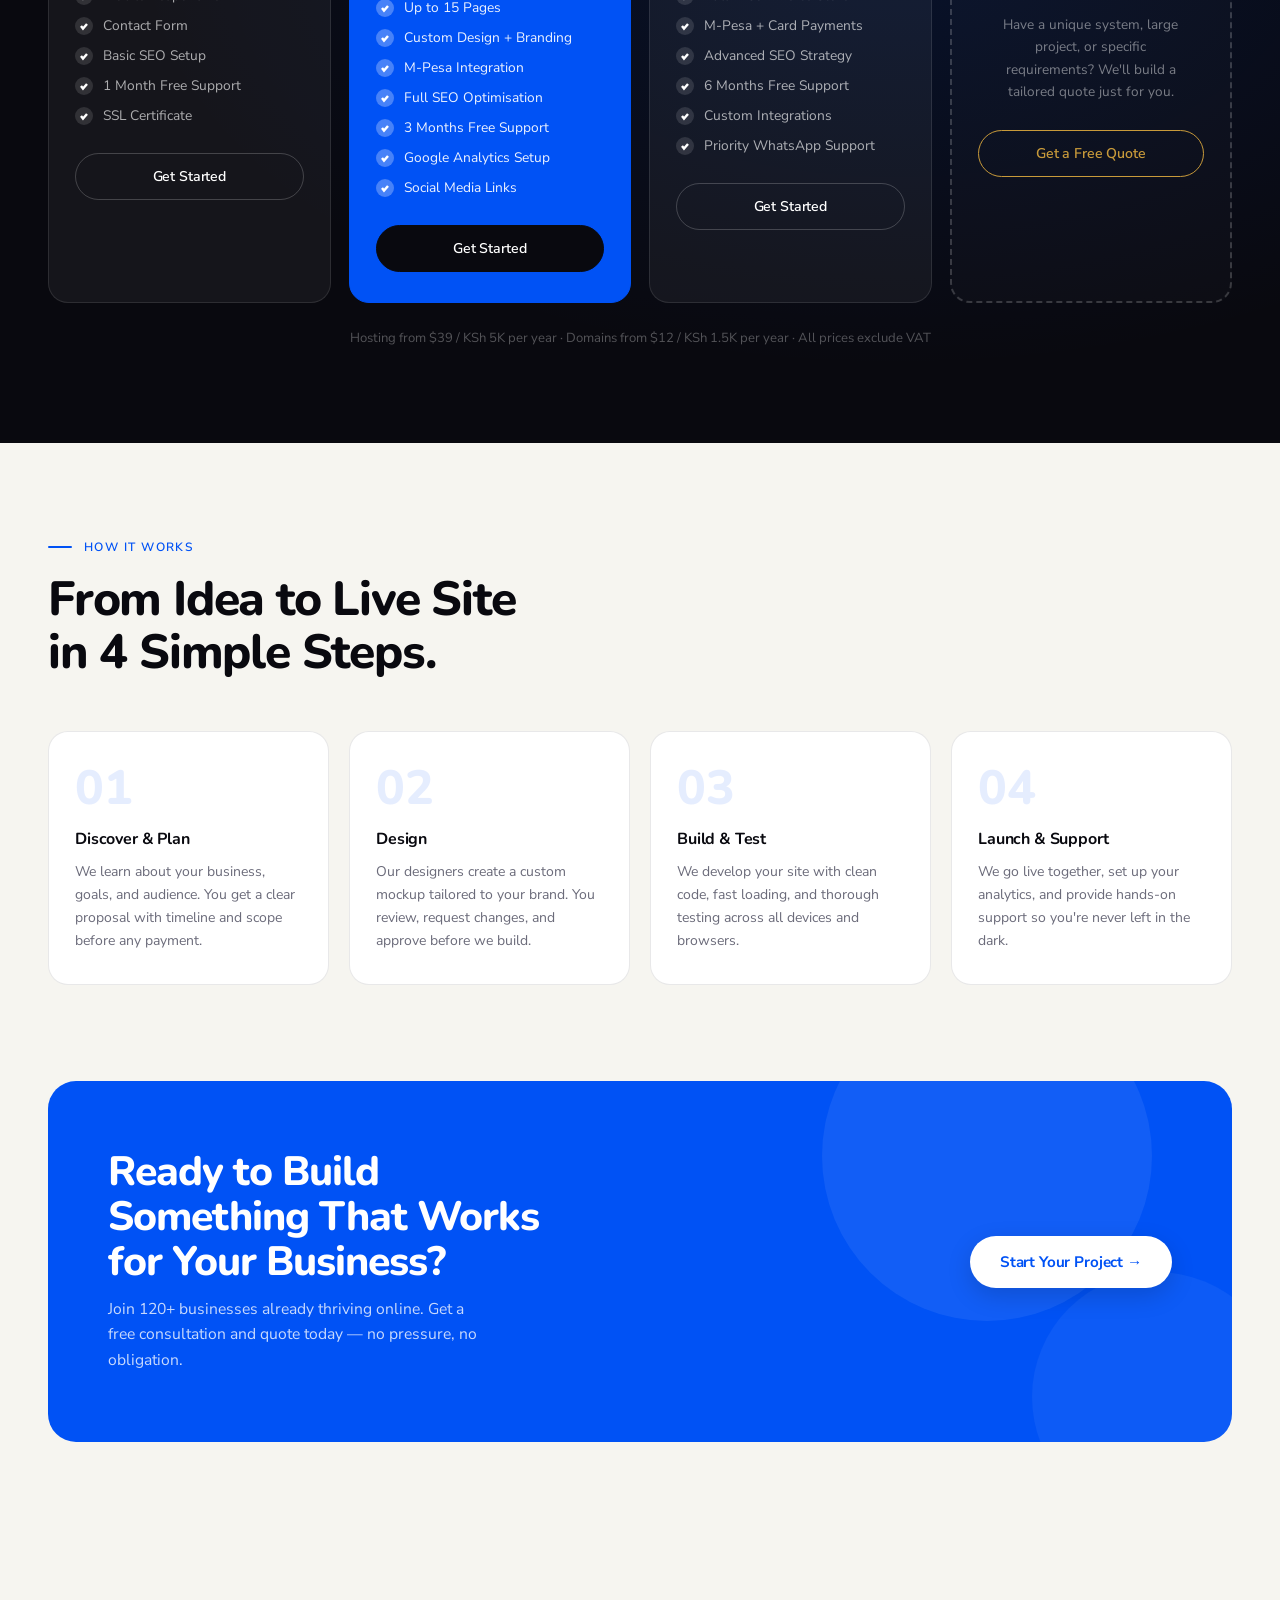
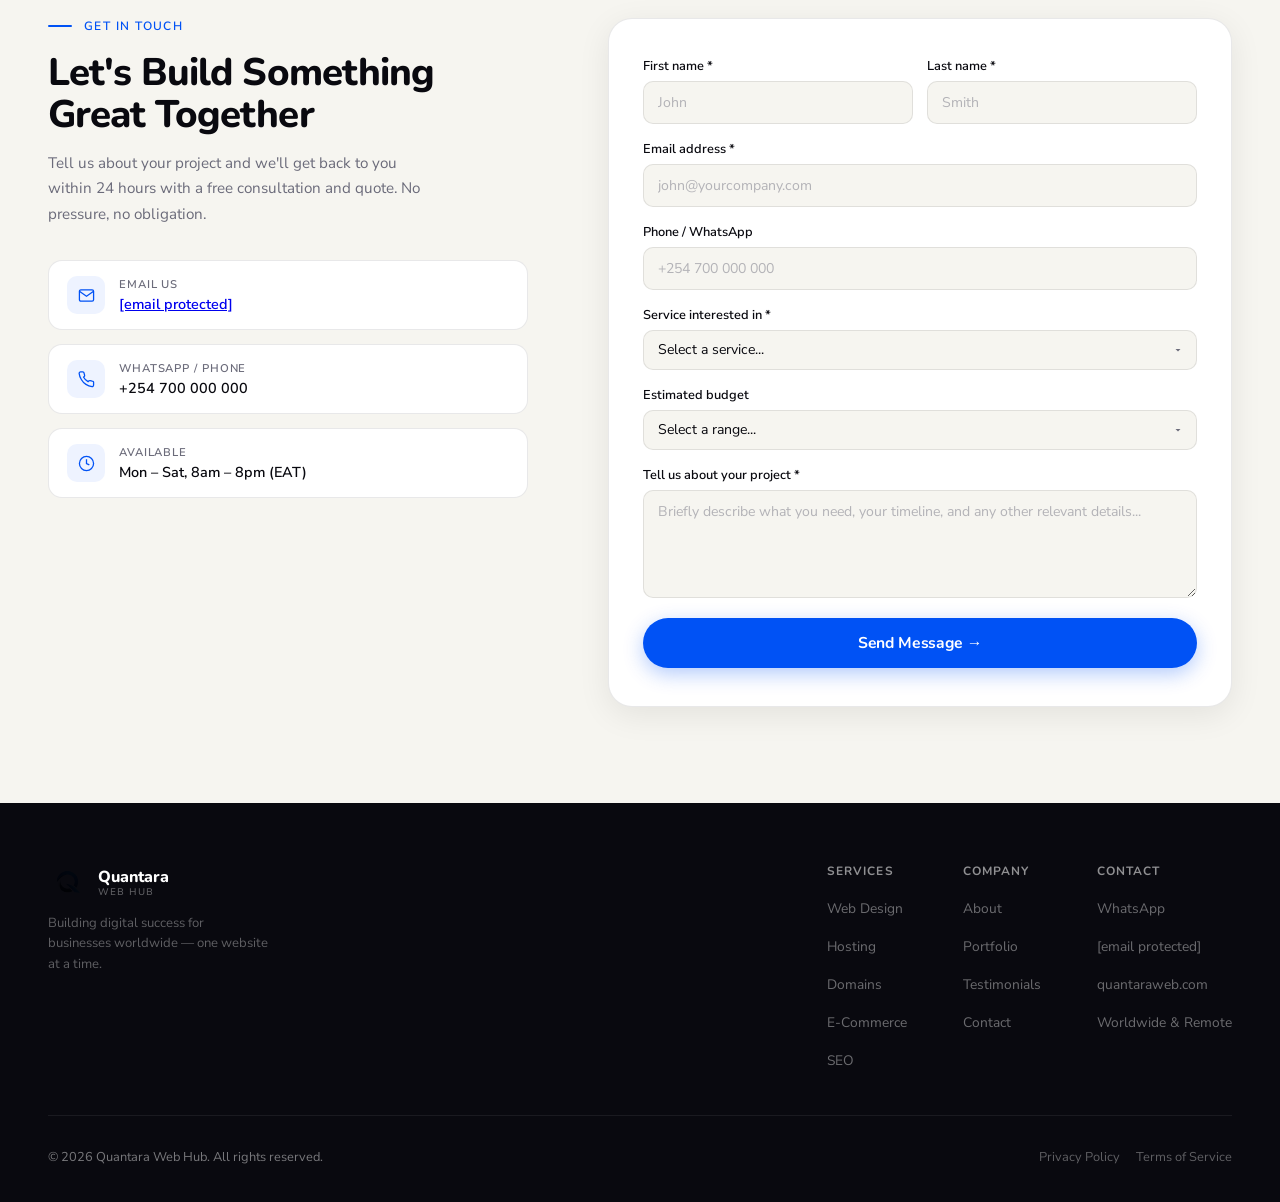
==== commit 7e237f66: "Add files via upload" ====
--- a/index.html
+++ b/index.html
@@ -123,6 +123,219 @@
   /* Lock scroll while splash is visible */
   body.splash-active { overflow: hidden; }
 
+  /* ── STICKY CTA BAR ── */
+  #sticky-cta {
+    position: fixed;
+    bottom: 0; left: 0; right: 0;
+    z-index: 180;
+    background: var(--ink);
+    color: #fff;
+    padding: 14px 24px;
+    display: flex;
+    align-items: center;
+    justify-content: center;
+    gap: 20px;
+    box-shadow: 0 -4px 32px rgba(0,0,0,0.18);
+    transform: translateY(100%);
+    transition: transform 0.4s cubic-bezier(0.22,1,0.36,1);
+    flex-wrap: wrap;
+  }
+  #sticky-cta.visible { transform: translateY(0); }
+  .scta-text {
+    font-family: 'Nunito', sans-serif;
+    font-size: 0.95rem; font-weight: 700;
+    letter-spacing: -0.01em;
+    white-space: nowrap;
+  }
+  .scta-text span { color: #6EA8FF; }
+  .scta-actions { display: flex; align-items: center; gap: 10px; }
+  .scta-btn {
+    display: inline-flex; align-items: center; gap: 7px;
+    background: var(--electric); color: #fff;
+    padding: 10px 22px; border-radius: 100px;
+    font-size: 0.85rem; font-weight: 700;
+    text-decoration: none; letter-spacing: -0.01em;
+    transition: background 0.2s, transform 0.15s;
+    white-space: nowrap;
+    box-shadow: 0 4px 16px rgba(0,82,245,0.4);
+  }
+  .scta-btn:hover { background: var(--electric-dim); transform: translateY(-1px); }
+  .scta-btn.ghost-btn {
+    background: rgba(255,255,255,0.1);
+    box-shadow: none;
+    border: 1px solid rgba(255,255,255,0.2);
+  }
+  .scta-btn.ghost-btn:hover { background: rgba(255,255,255,0.18); }
+  .scta-dismiss {
+    position: absolute; right: 16px; top: 50%; transform: translateY(-50%);
+    background: none; border: none; cursor: pointer;
+    color: rgba(255,255,255,0.4); font-size: 1.1rem; line-height: 1;
+    padding: 4px 8px;
+    transition: color 0.2s;
+  }
+  .scta-dismiss:hover { color: #fff; }
+  @media (max-width: 600px) {
+    #sticky-cta { padding: 12px 40px 12px 16px; gap: 10px; }
+    .scta-text { font-size: 0.82rem; }
+    .scta-btn { padding: 9px 16px; font-size: 0.8rem; }
+    .scta-btn.ghost-btn { display: none; }
+  }
+
+  /* ── WHATSAPP CHAT WIDGET ── */
+  #wa-widget {
+    position: fixed;
+    bottom: 24px; right: 24px;
+    z-index: 170;
+    display: flex; flex-direction: column; align-items: flex-end;
+    gap: 12px;
+    transition: bottom 0.4s cubic-bezier(0.22,1,0.36,1);
+  }
+  #wa-widget.scta-offset { bottom: 82px; }
+
+  .wa-bubble {
+    width: 58px; height: 58px; border-radius: 50%;
+    background: #25D366;
+    display: flex; align-items: center; justify-content: center;
+    cursor: pointer;
+    box-shadow: 0 6px 28px rgba(37,211,102,0.45);
+    transition: transform 0.2s, box-shadow 0.2s;
+    position: relative;
+    border: none;
+    flex-shrink: 0;
+  }
+  .wa-bubble:hover { transform: scale(1.08); box-shadow: 0 10px 36px rgba(37,211,102,0.55); }
+  .wa-bubble svg { width: 30px; height: 30px; }
+  .wa-pulse {
+    position: absolute; inset: -4px;
+    border-radius: 50%;
+    border: 2px solid rgba(37,211,102,0.45);
+    animation: waPulse 2s ease-out infinite;
+  }
+  @keyframes waPulse {
+    0% { transform: scale(1); opacity: 1; }
+    100% { transform: scale(1.6); opacity: 0; }
+  }
+  .wa-notification {
+    position: absolute; top: -2px; right: -2px;
+    width: 18px; height: 18px; border-radius: 50%;
+    background: #EF4444; border: 2px solid var(--paper);
+    font-size: 0.6rem; font-weight: 700; color: #fff;
+    display: flex; align-items: center; justify-content: center;
+  }
+
+  .wa-popup {
+    background: #fff;
+    border-radius: 18px;
+    box-shadow: 0 12px 48px rgba(0,0,0,0.14);
+    width: 300px;
+    overflow: hidden;
+    opacity: 0; pointer-events: none;
+    transform: translateY(12px) scale(0.97);
+    transform-origin: bottom right;
+    transition: opacity 0.25s ease, transform 0.25s cubic-bezier(0.22,1,0.36,1);
+  }
+  .wa-popup.open { opacity: 1; pointer-events: all; transform: translateY(0) scale(1); }
+
+  .wa-popup-header {
+    background: #075E54;
+    padding: 16px 18px;
+    display: flex; align-items: center; gap: 12px;
+  }
+  .wa-avatar {
+    width: 44px; height: 44px; border-radius: 50%;
+    background: rgba(255,255,255,0.15);
+    display: flex; align-items: center; justify-content: center;
+    flex-shrink: 0;
+    font-size: 1.4rem;
+  }
+  .wa-header-info { flex: 1; }
+  .wa-header-name {
+    font-family: 'Nunito', sans-serif;
+    font-size: 0.95rem; font-weight: 700; color: #fff;
+  }
+  .wa-header-status {
+    font-size: 0.75rem; color: rgba(255,255,255,0.7);
+    display: flex; align-items: center; gap: 5px; margin-top: 2px;
+  }
+  .wa-status-dot {
+    width: 7px; height: 7px; border-radius: 50%;
+    background: #25D366;
+    animation: pulse 2s infinite;
+  }
+  .wa-popup-close {
+    background: none; border: none; cursor: pointer;
+    color: rgba(255,255,255,0.6); font-size: 1.1rem;
+    line-height: 1; padding: 2px;
+    transition: color 0.2s;
+  }
+  .wa-popup-close:hover { color: #fff; }
+
+  .wa-popup-body {
+    padding: 16px 18px;
+    background: #ECE5DD;
+    min-height: 80px;
+    display: flex;
+  }
+  .wa-message-bubble {
+    background: #fff;
+    border-radius: 12px 12px 12px 0;
+    padding: 10px 14px;
+    box-shadow: 0 1px 4px rgba(0,0,0,0.1);
+    max-width: 220px;
+  }
+  .wa-message-text {
+    font-size: 0.85rem; color: #111; line-height: 1.5;
+  }
+  .wa-message-time {
+    font-size: 0.68rem; color: #999;
+    text-align: right; margin-top: 4px;
+  }
+
+  .wa-popup-footer {
+    padding: 14px 18px;
+    background: #fff;
+  }
+  .wa-start-btn {
+    display: flex; align-items: center; justify-content: center; gap: 8px;
+    background: #25D366; color: #fff;
+    padding: 13px 20px; border-radius: 100px;
+    font-size: 0.9rem; font-weight: 700;
+    text-decoration: none; width: 100%;
+    transition: background 0.2s, transform 0.15s;
+    box-shadow: 0 4px 16px rgba(37,211,102,0.35);
+  }
+  .wa-start-btn:hover { background: #1ebe5d; transform: translateY(-1px); }
+  .wa-tooltip {
+    position: absolute;
+    right: 68px; bottom: 14px;
+    background: var(--ink); color: #fff;
+    font-size: 0.78rem; font-weight: 600;
+    padding: 6px 12px; border-radius: 8px;
+    white-space: nowrap;
+    opacity: 0; pointer-events: none;
+    transform: translateX(4px);
+    transition: opacity 0.2s, transform 0.2s;
+  }
+  .wa-tooltip::after {
+    content: '';
+    position: absolute; right: -5px; top: 50%;
+    transform: translateY(-50%);
+    border: 5px solid transparent;
+    border-right: 0;
+    border-left-color: var(--ink);
+  }
+  #wa-widget:hover .wa-tooltip { opacity: 1; transform: translateX(0); }
+  .wa-popup.open ~ .wa-tooltip { opacity: 0 !important; }
+  @media (max-width: 480px) {
+    .wa-popup { width: 270px; }
+    #wa-widget { bottom: 20px; right: 16px; }
+    #wa-widget.scta-offset { bottom: 86px; }
+  }
+  /* Hide WhatsApp floating widget on mobile — CTA bar covers it */
+  @media (max-width: 768px) {
+    #wa-widget { display: none !important; }
+  }
+
   /* Skip link for keyboard/screen reader users */
   .skip-link {
     position: absolute; top: -100px; left: 16px; z-index: 9999;
@@ -355,10 +568,29 @@
   }
   .stat-label { font-size: 0.75rem; color: var(--muted); margin-top: 2px; text-transform: uppercase; letter-spacing: 0.08em; font-weight: 500; }
 
+  /* ── ANIMATED COUNTERS ── */
+  .counter {
+    transition: color 0.3s ease;
+  }
+  .counter.counting {
+    color: var(--electric);
+  }
+  @keyframes counterPop {
+    0%   { transform: scale(1); }
+    50%  { transform: scale(1.12); }
+    100% { transform: scale(1); }
+  }
+  .counter.done {
+    animation: counterPop 0.35s cubic-bezier(0.22,1,0.36,1);
+    color: var(--ink);
+  }
+
   /* Hero visual panel */
   .hero-visual {
     animation: fadeIn 0.8s 0.2s ease both;
     position: relative;
+    overflow: visible;
+    padding: 28px 0 0 28px; /* room for the floating badge */
   }
   .hero-card {
     background: var(--ink);
@@ -429,13 +661,15 @@
 
   /* Floating badge */
   .floating-badge {
-    position: absolute; top: -18px; left: -20px;
+    position: absolute; top: 0; left: 0;
     background: var(--gold); color: var(--ink);
     padding: 13px 18px; border-radius: 16px;
     font-family: 'Nunito', sans-serif;
     font-weight: 700; font-size: 0.8rem; line-height: 1.35;
     box-shadow: 0 8px 28px rgba(200,154,58,0.4);
     animation: float 3s ease-in-out infinite;
+    z-index: 10;
+    pointer-events: none;
   }
 
   /* ── SECTIONS ── */
@@ -850,7 +1084,8 @@
     .hero-visual { display: block; }
     .hero-card { min-height: 220px; padding: 24px; }
     .card-headline { font-size: 1.3rem; }
-    .floating-badge { font-size: 0.75rem; padding: 10px 14px; top: 0; left: 0; }
+    .floating-badge { font-size: 0.75rem; padding: 10px 14px; top: 0; left: 0; z-index: 10; }
+    .hero-visual { padding: 24px 0 0 24px; }
     .hero h1 { font-size: clamp(2.2rem, 8vw, 3.2rem); }
     .hero-sub { max-width: 100%; font-size: 0.97rem; }
     .hero-actions { gap: 12px; }
@@ -996,27 +1231,26 @@
     </div>
     <div class="hero-stats">
       <div class="stat-item">
-        <div class="stat-num">120+</div>
+        <div class="stat-num counter" data-target="120" data-suffix="+">0+</div>
         <div class="stat-label">Sites Launched</div>
       </div>
       <div class="stat-item">
-        <div class="stat-num">98%</div>
+        <div class="stat-num counter" data-target="98" data-suffix="%">0%</div>
         <div class="stat-label">Client Retention</div>
       </div>
       <div class="stat-item">
-        <div class="stat-num">5★</div>
+        <div class="stat-num counter" data-target="5" data-suffix="★" data-decimals="1">0★</div>
         <div class="stat-label">Google Rating</div>
       </div>
     </div>
   </div>
 
   <div class="hero-visual">
-    <div style="position: relative; padding: 24px 0 0 24px;">
-      <div class="floating-badge">
-        ✦ Starting from<br>
-        <span style="font-size: 1.1rem;">$195 / KSh 25K</span>
-      </div>
-      <div class="hero-card">
+    <div class="floating-badge">
+      ✦ Starting from<br>
+      <span style="font-size: 1.1rem;">$195 / KSh 25K</span>
+    </div>
+    <div class="hero-card">
         <div>
           <div class="card-tag">
             <span class="card-live"></span>
@@ -1042,7 +1276,6 @@
             </svg>
           </div>
         </div>
-      </div>
     </div>
   </div>
 </section>
@@ -1376,6 +1609,55 @@
 </footer>
 </main>
 
+<!-- ── STICKY CTA BAR ── -->
+<div id="sticky-cta" role="banner" aria-label="Contact prompt">
+  <p class="scta-text">Ready to grow online? <span>Let's build your dream site.</span></p>
+  <div class="scta-actions">
+    <a href="https://wa.me/254700000000?text=Hi%20Quantara%2C%20I%27d%20like%20to%20discuss%20a%20project" class="scta-btn" target="_blank" rel="noopener">
+      <svg width="16" height="16" viewBox="0 0 24 24" fill="currentColor"><path d="M17.472 14.382c-.297-.149-1.758-.867-2.03-.967-.273-.099-.471-.148-.67.15-.197.297-.767.966-.94 1.164-.173.199-.347.223-.644.075-.297-.15-1.255-.463-2.39-1.475-.883-.788-1.48-1.761-1.653-2.059-.173-.297-.018-.458.13-.606.134-.133.298-.347.446-.52.149-.174.198-.298.298-.497.099-.198.05-.371-.025-.52-.075-.149-.669-1.612-.916-2.207-.242-.579-.487-.5-.669-.51-.173-.008-.371-.01-.57-.01-.198 0-.52.074-.792.372-.272.297-1.04 1.016-1.04 2.479 0 1.462 1.065 2.875 1.213 3.074.149.198 2.096 3.2 5.077 4.487.709.306 1.262.489 1.694.625.712.227 1.36.195 1.871.118.571-.085 1.758-.719 2.006-1.413.248-.694.248-1.289.173-1.413-.074-.124-.272-.198-.57-.347m-5.421 7.403h-.004a9.87 9.87 0 01-5.031-1.378l-.361-.214-3.741.982.998-3.648-.235-.374a9.86 9.86 0 01-1.51-5.26c.001-5.45 4.436-9.884 9.888-9.884 2.64 0 5.122 1.03 6.988 2.898a9.825 9.825 0 012.893 6.994c-.003 5.45-4.437 9.884-9.885 9.884m8.413-18.297A11.815 11.815 0 0012.05 0C5.495 0 .16 5.335.157 11.892c0 2.096.547 4.142 1.588 5.945L.057 24l6.305-1.654a11.882 11.882 0 005.683 1.448h.005c6.554 0 11.89-5.335 11.893-11.893a11.821 11.821 0 00-3.48-8.413z"/></svg>
+      Chat on WhatsApp
+    </a>
+    <a href="#contact" class="scta-btn ghost-btn">Get a Quote</a>
+  </div>
+  <button class="scta-dismiss" aria-label="Dismiss banner" title="Dismiss">✕</button>
+</div>
+
+<!-- ── WHATSAPP CHAT WIDGET ── -->
+<div id="wa-widget">
+  <div class="wa-popup" id="waPopup" role="dialog" aria-label="WhatsApp chat" aria-modal="true">
+    <div class="wa-popup-header">
+      <div class="wa-avatar">🌐</div>
+      <div class="wa-header-info">
+        <div class="wa-header-name">Quantara Web Hub</div>
+        <div class="wa-header-status">
+          <span class="wa-status-dot"></span> Typically replies instantly
+        </div>
+      </div>
+      <button class="wa-popup-close" id="waClose" aria-label="Close chat">✕</button>
+    </div>
+    <div class="wa-popup-body">
+      <div class="wa-message-bubble">
+        <p class="wa-message-text">👋 Hi there! Ready to take your business online? Send us a message and we'll get back to you right away.</p>
+        <p class="wa-message-time">now</p>
+      </div>
+    </div>
+    <div class="wa-popup-footer">
+      <a href="https://wa.me/254700000000?text=Hi%20Quantara%2C%20I%27d%20like%20to%20discuss%20a%20project" target="_blank" rel="noopener" class="wa-start-btn">
+        <svg width="18" height="18" viewBox="0 0 24 24" fill="currentColor"><path d="M17.472 14.382c-.297-.149-1.758-.867-2.03-.967-.273-.099-.471-.148-.67.15-.197.297-.767.966-.94 1.164-.173.199-.347.223-.644.075-.297-.15-1.255-.463-2.39-1.475-.883-.788-1.48-1.761-1.653-2.059-.173-.297-.018-.458.13-.606.134-.133.298-.347.446-.52.149-.174.198-.298.298-.497.099-.198.05-.371-.025-.52-.075-.149-.669-1.612-.916-2.207-.242-.579-.487-.5-.669-.51-.173-.008-.371-.01-.57-.01-.198 0-.52.074-.792.372-.272.297-1.04 1.016-1.04 2.479 0 1.462 1.065 2.875 1.213 3.074.149.198 2.096 3.2 5.077 4.487.709.306 1.262.489 1.694.625.712.227 1.36.195 1.871.118.571-.085 1.758-.719 2.006-1.413.248-.694.248-1.289.173-1.413-.074-.124-.272-.198-.57-.347m-5.421 7.403h-.004a9.87 9.87 0 01-5.031-1.378l-.361-.214-3.741.982.998-3.648-.235-.374a9.86 9.86 0 01-1.51-5.26c.001-5.45 4.436-9.884 9.888-9.884 2.64 0 5.122 1.03 6.988 2.898a9.825 9.825 0 012.893 6.994c-.003 5.45-4.437 9.884-9.885 9.884m8.413-18.297A11.815 11.815 0 0012.05 0C5.495 0 .16 5.335.157 11.892c0 2.096.547 4.142 1.588 5.945L.057 24l6.305-1.654a11.882 11.882 0 005.683 1.448h.005c6.554 0 11.89-5.335 11.893-11.893a11.821 11.821 0 00-3.48-8.413z"/></svg>
+        Start Chat
+      </a>
+    </div>
+  </div>
+  <div class="wa-tooltip">Chat with us!</div>
+  <button class="wa-bubble" id="waBubble" aria-label="Open WhatsApp chat" aria-expanded="false">
+    <span class="wa-pulse"></span>
+    <span class="wa-notification">1</span>
+    <svg viewBox="0 0 24 24" fill="white" xmlns="http://www.w3.org/2000/svg">
+      <path d="M17.472 14.382c-.297-.149-1.758-.867-2.03-.967-.273-.099-.471-.148-.67.15-.197.297-.767.966-.94 1.164-.173.199-.347.223-.644.075-.297-.15-1.255-.463-2.39-1.475-.883-.788-1.48-1.761-1.653-2.059-.173-.297-.018-.458.13-.606.134-.133.298-.347.446-.52.149-.174.198-.298.298-.497.099-.198.05-.371-.025-.52-.075-.149-.669-1.612-.916-2.207-.242-.579-.487-.5-.669-.51-.173-.008-.371-.01-.57-.01-.198 0-.52.074-.792.372-.272.297-1.04 1.016-1.04 2.479 0 1.462 1.065 2.875 1.213 3.074.149.198 2.096 3.2 5.077 4.487.709.306 1.262.489 1.694.625.712.227 1.36.195 1.871.118.571-.085 1.758-.719 2.006-1.413.248-.694.248-1.289.173-1.413-.074-.124-.272-.198-.57-.347m-5.421 7.403h-.004a9.87 9.87 0 01-5.031-1.378l-.361-.214-3.741.982.998-3.648-.235-.374a9.86 9.86 0 01-1.51-5.26c.001-5.45 4.436-9.884 9.888-9.884 2.64 0 5.122 1.03 6.988 2.898a9.825 9.825 0 012.893 6.994c-.003 5.45-4.437 9.884-9.885 9.884m8.413-18.297A11.815 11.815 0 0012.05 0C5.495 0 .16 5.335.157 11.892c0 2.096.547 4.142 1.588 5.945L.057 24l6.305-1.654a11.882 11.882 0 005.683 1.448h.005c6.554 0 11.89-5.335 11.893-11.893a11.821 11.821 0 00-3.48-8.413z"/>
+    </svg>
+  </button>
+</div>
+
 <script>
   // ── Splash screen dismiss ──
   (function() {
@@ -1387,7 +1669,11 @@
       document.body.classList.remove('splash-active');
       splash.addEventListener('transitionend', () => {
         splash.remove();
+        // Signal counters (and any other listeners) that splash is fully gone
+        window.dispatchEvent(new Event('splashDone'));
       }, { once: true });
+      // Fallback: fire splashDone even if transitionend doesn't trigger (some mobile browsers)
+      setTimeout(() => window.dispatchEvent(new Event('splashDone')), 650);
     }
 
     // Dismiss after animations complete (or sooner if page already loaded)
@@ -1477,4 +1763,153 @@
     el.style.transition = 'opacity 0.45s ease, transform 0.45s ease';
     observer.observe(el);
   });
+
+  // ── STICKY CTA BAR ──
+  (function() {
+    const bar = document.getElementById('sticky-cta');
+    const dismiss = bar.querySelector('.scta-dismiss');
+    const waWidget = document.getElementById('wa-widget');
+    let dismissed = false;
+
+    // Show after user scrolls past the hero (~100vh)
+    const heroHeight = window.innerHeight;
+
+    function updateBar() {
+      if (dismissed) return;
+      if (window.scrollY > heroHeight * 0.8) {
+        bar.classList.add('visible');
+        waWidget.classList.add('scta-offset');
+      } else {
+        bar.classList.remove('visible');
+        waWidget.classList.remove('scta-offset');
+      }
+    }
+
+    window.addEventListener('scroll', updateBar, { passive: true });
+
+    dismiss.addEventListener('click', () => {
+      dismissed = true;
+      bar.classList.remove('visible');
+      waWidget.classList.remove('scta-offset');
+      // Restore after 30s in case user wants it again
+      setTimeout(() => { dismissed = false; }, 30000);
+    });
+  })();
+
+  // ── WHATSAPP CHAT WIDGET ──
+  (function() {
+    const bubble = document.getElementById('waBubble');
+    const popup  = document.getElementById('waPopup');
+    const close  = document.getElementById('waClose');
+
+    // Show notification badge briefly, then hide after open
+    function openPopup() {
+      popup.classList.add('open');
+      bubble.setAttribute('aria-expanded', 'true');
+      // Hide notification dot once seen
+      const dot = bubble.querySelector('.wa-notification');
+      if (dot) { dot.style.display = 'none'; }
+    }
+
+    function closePopup() {
+      popup.classList.remove('open');
+      bubble.setAttribute('aria-expanded', 'false');
+    }
+
+    bubble.addEventListener('click', () => {
+      popup.classList.contains('open') ? closePopup() : openPopup();
+    });
+
+    close.addEventListener('click', closePopup);
+
+    // Close when clicking outside widget
+    document.addEventListener('click', (e) => {
+      if (!document.getElementById('wa-widget').contains(e.target)) {
+        closePopup();
+      }
+    });
+
+    // Auto-open popup after 8s (first visit feel), then stop
+    const autoOpen = setTimeout(() => {
+      if (!popup.classList.contains('open')) openPopup();
+    }, 8000);
+
+    // Cancel auto-open if user interacts first
+    bubble.addEventListener('click', () => clearTimeout(autoOpen), { once: true });
+  })();
+
+  // ── ANIMATED COUNTERS ──
+  (function() {
+    const counters = document.querySelectorAll('.counter');
+    if (!counters.length) return;
+
+    function easeOutCubic(t) { return 1 - Math.pow(1 - t, 3); }
+
+    function animateCounter(el) {
+      if (el.dataset.animated) return;
+      el.dataset.animated = '1';
+
+      const target   = parseFloat(el.dataset.target);
+      const suffix   = el.dataset.suffix || '';
+      const decimals = parseInt(el.dataset.decimals || '0', 10);
+      const duration = 1800;
+      const start    = performance.now();
+
+      el.classList.add('counting');
+
+      (function tick(now) {
+        const p = Math.min((now - start) / duration, 1);
+        el.textContent = (easeOutCubic(p) * target).toFixed(decimals) + suffix;
+        if (p < 1) {
+          requestAnimationFrame(tick);
+        } else {
+          el.textContent = target.toFixed(decimals) + suffix;
+          el.classList.remove('counting');
+          el.classList.add('done');
+          el.addEventListener('animationend', () => el.classList.remove('done'), { once: true });
+        }
+      })(start);
+    }
+
+    function isInViewport(el) {
+      const r = el.getBoundingClientRect();
+      return r.top < window.innerHeight && r.bottom > 0;
+    }
+
+    function checkVisible() {
+      counters.forEach(el => {
+        if (!el.dataset.animated && isInViewport(el)) animateCounter(el);
+      });
+    }
+
+    // Observer handles below-fold counters (desktop/tablet scroll)
+    const counterObserver = new IntersectionObserver(entries => {
+      entries.forEach(e => { if (e.isIntersecting) animateCounter(e.target); });
+    }, { threshold: 0.1 });
+    counters.forEach(el => counterObserver.observe(el));
+
+    // Scroll listener for any missed ones
+    window.addEventListener('scroll', checkVisible, { passive: true });
+
+    // ── SPLASH-AWARE MOBILE FIX ──
+    // Stats are in-viewport on mobile before the user scrolls, but hidden
+    // behind the splash (z-index 9999, visible for ~2700ms).
+    // We must NOT animate until the splash is fully gone.
+    // Strategy: dispatch a custom 'splashDone' event from the splash dismiss
+    // code and listen for it here. Hard timeout as a safety net.
+
+    function onSplashDone() {
+      // Poll briefly to handle any paint delay (esp. iOS Safari)
+      let attempts = 0;
+      const poll = setInterval(() => {
+        checkVisible();
+        if (++attempts >= 5) clearInterval(poll);
+      }, 80);
+    }
+
+    window.addEventListener('splashDone', onSplashDone, { once: true });
+
+    // Hard fallback: 3.3s covers 2700ms dismiss + 550ms fade + buffer
+    setTimeout(onSplashDone, 3300);
+  })();
 </script>
